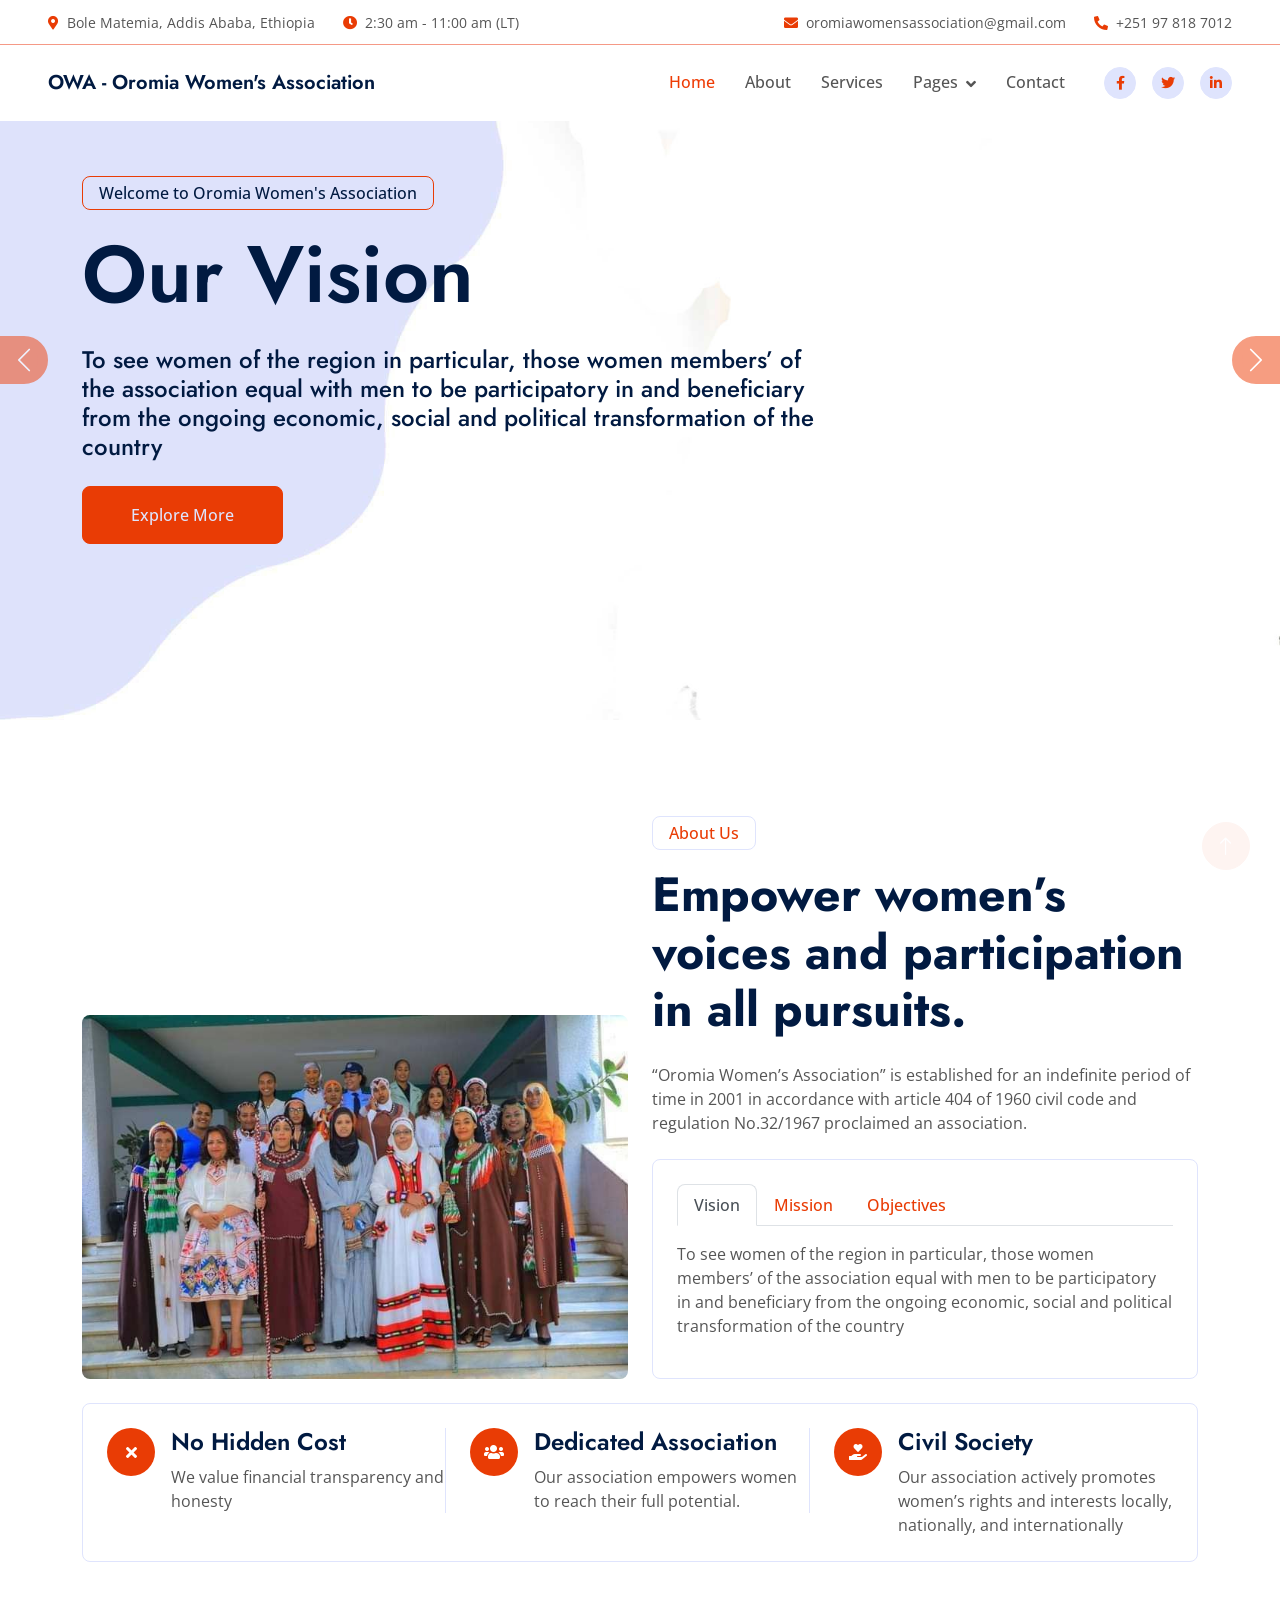
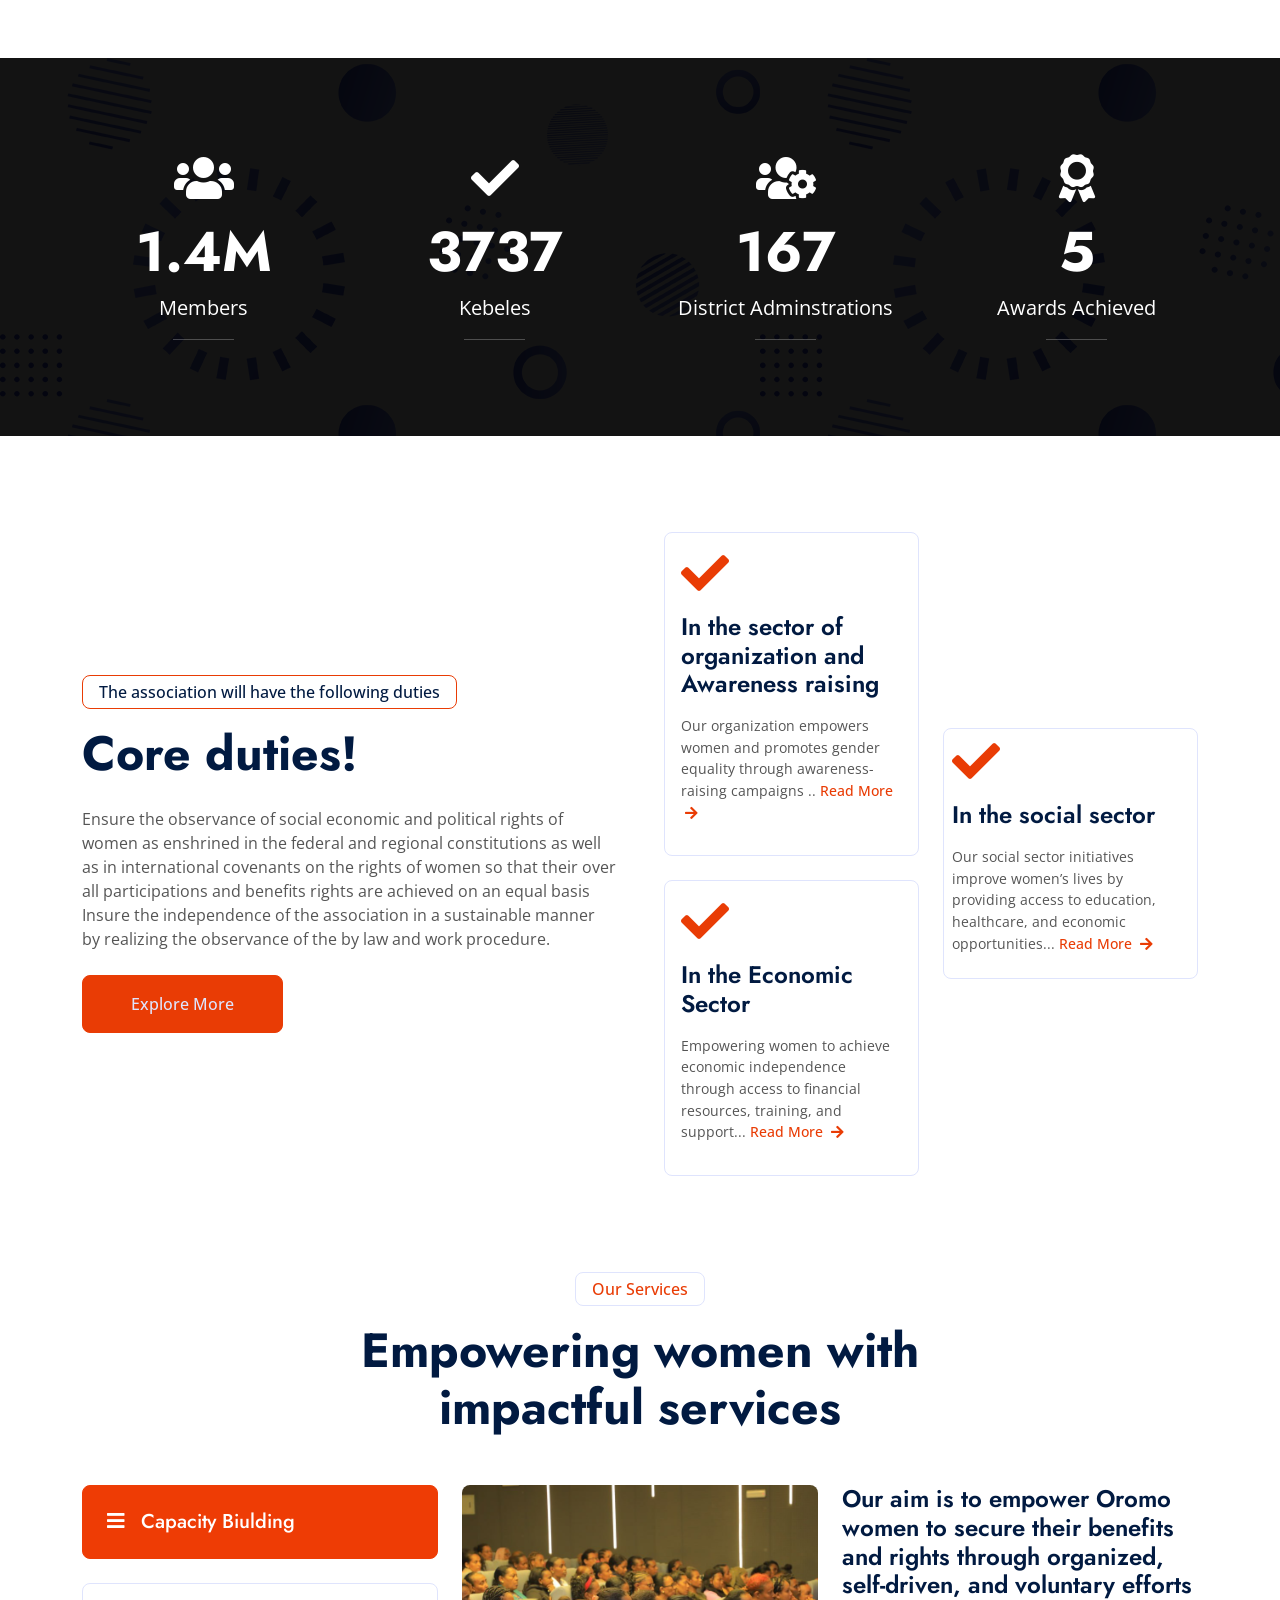
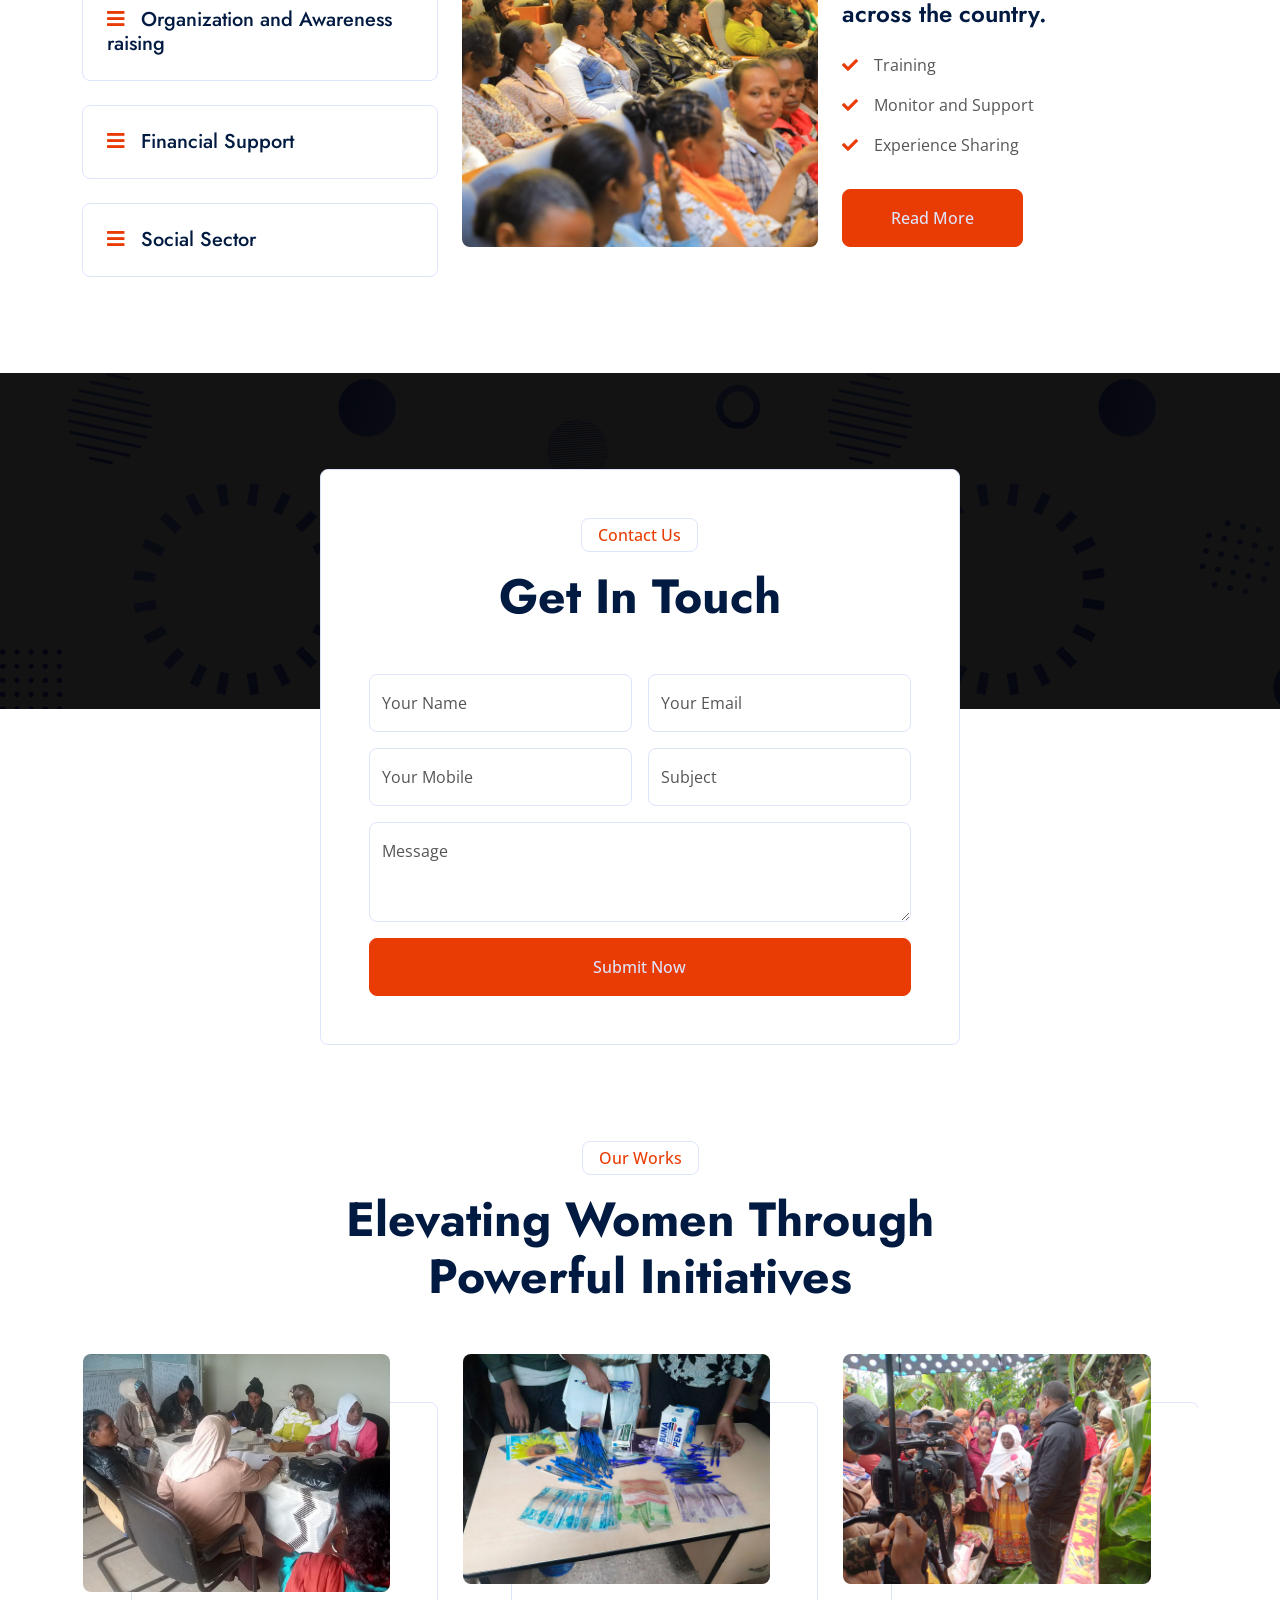
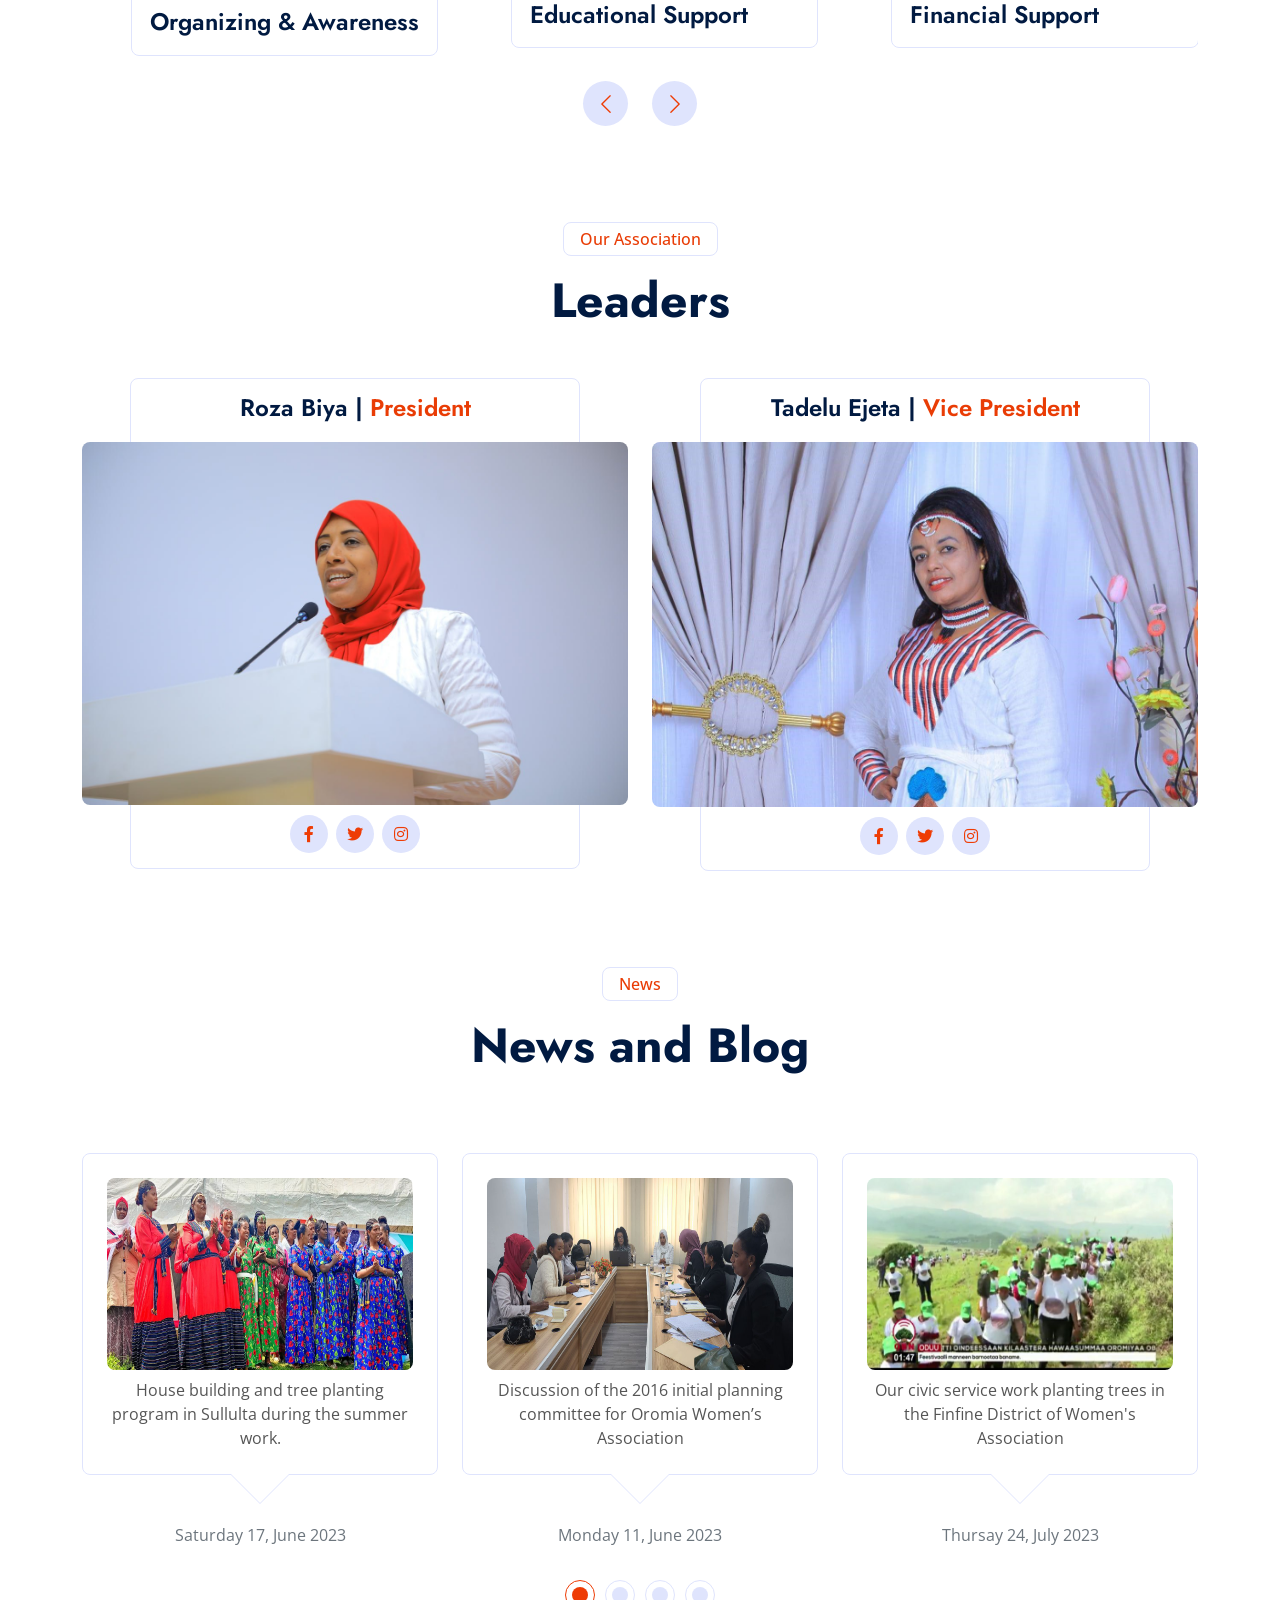
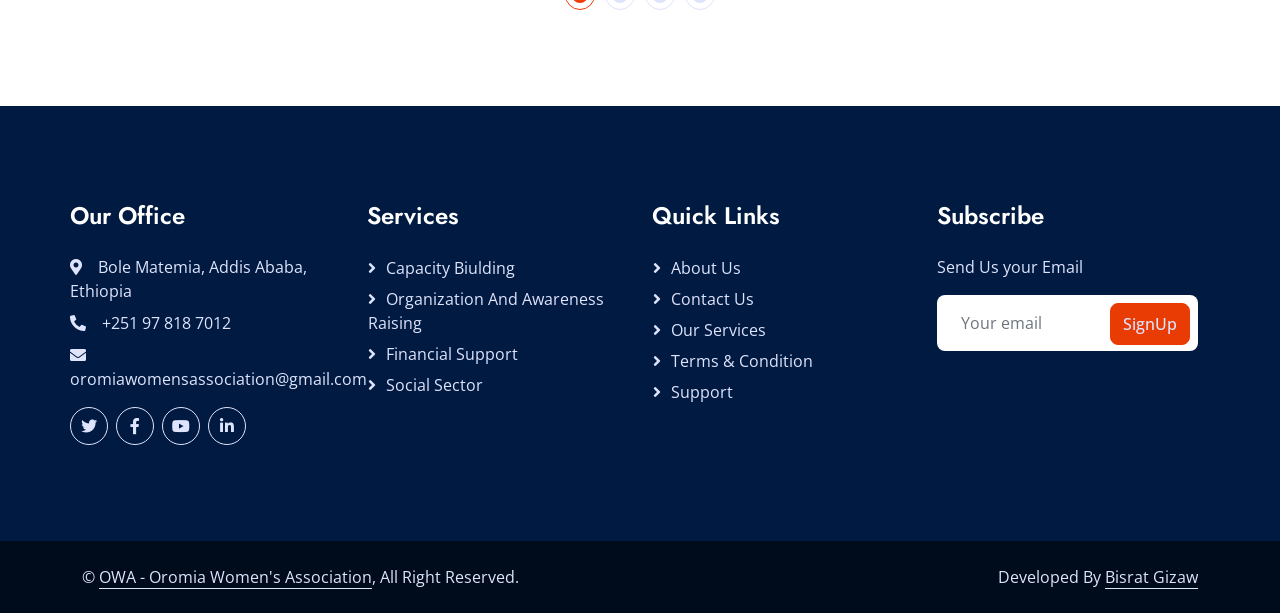
==== index.html @ b5b40f28 "Adding pages" ====
<!DOCTYPE html>
<html lang="en">

<head>
    <meta charset="utf-8">
    <title>OWA - Oromia Women's Association</title>
    <meta content="width=device-width, initial-scale=1.0" name="viewport">
    <meta content="" name="keywords">
    <meta content="" name="description">

    <!-- Favicon -->
    <link href="img/AWO-icon.png" rel="icon">

    <!-- Google Web Fonts -->
    <link rel="preconnect" href="https://fonts.googleapis.com">
    <link rel="preconnect" href="https://fonts.gstatic.com" crossorigin>
    <link href="https://fonts.googleapis.com/css2?family=Jost:wght@500;600;700&family=Open+Sans:wght@400;500&display=swap" rel="stylesheet">  

    <!-- Icon Font Stylesheet -->
    <link href="https://cdnjs.cloudflare.com/ajax/libs/font-awesome/5.10.0/css/all.min.css" rel="stylesheet">
    <link href="https://cdn.jsdelivr.net/npm/bootstrap-icons@1.4.1/font/bootstrap-icons.css" rel="stylesheet">

    <!-- Libraries Stylesheet -->
    <link href="lib/animate/animate.min.css" rel="stylesheet">
    <link href="lib/owlcarousel/assets/owl.carousel.min.css" rel="stylesheet">

    <!-- Customized Bootstrap Stylesheet -->
    <link href="css/bootstrap.min.css" rel="stylesheet">

    <!-- Template Stylesheet -->
    <link href="css/style.css" rel="stylesheet">
    

</head>

<body>
    <!-- Spinner Start -->
    <div id="spinner" class="show bg-white position-fixed translate-middle w-100 vh-100 top-50 start-50 d-flex align-items-center justify-content-center">
        <div class="spinner-border text-primary" role="status" style="width: 3rem; height: 3rem;"></div>
    </div>
    <!-- Spinner End -->


    <!-- Navbar Start -->
    <div class="container-fluid fixed-top px-0 wow fadeIn" data-wow-delay="0.1s">
        <div class="top-bar  bg-white row gx-0 align-items-center d-none d-lg-flex">
            <div class="col-lg-6 px-5 text-start">
                <small><i class="fa fa-map-marker-alt text-secondary me-2"></i>Bole Matemia, Addis Ababa, Ethiopia</small>
                <small class="ms-4"><i class="fa fa-clock text-secondary me-2"></i>2:30 am - 11:00 am (LT)</small>
            </div>
            <div class="col-lg-6 px-5 text-end">
                <small><i class="fa fa-envelope text-secondary me-2"></i>oromiawomensassociation@gmail.com</small>
                <small class="ms-4"><i class="fa fa-phone-alt text-secondary me-2"></i>+251 97 818 7012</small>
            </div>
        </div>

        <nav class="navbar navbar-expand-lg navbar-light bg-white py-lg-0 px-lg-5 wow fadeIn" data-wow-delay="0.1s">
            <a href="index.html" class="navbar-brand ms-4 ms-lg-0">
                <h4 class="display-5 text-dark m-0 fs-5">OWA - Oromia Women's Association </h4>
            </a>
            <button type="button" class="navbar-toggler me-4" data-bs-toggle="collapse" data-bs-target="#navbarCollapse">
                <span class="navbar-toggler-icon"></span>
            </button>
            <div class="collapse navbar-collapse" id="navbarCollapse">
                <div class="navbar-nav ms-auto p-4 p-lg-0">
                    <a href="index.html" class="nav-item nav-link active">Home</a>
                    <a href="about.html" class="nav-item nav-link">About</a>
                    <a href="service.html" class="nav-item nav-link">Services</a>
                    <div class="nav-item dropdown">
                        <a href="#" class="nav-link dropdown-toggle" data-bs-toggle="dropdown">Pages</a>
                        <div class="dropdown-menu border-light m-0">
                            <a href="project.html" class="dropdown-item">Projects</a>
                            <a href="feature.html" class="dropdown-item">Features</a>
                            <a href="team.html" class="dropdown-item">Team Member</a>
                            <a href="testimonial.html" class="dropdown-item">News & Blog</a>
                            <a href="404.html" class="dropdown-item">404 Page</a>
                        </div>
                    </div>
                    <a href="contact.html" class="nav-item nav-link">Contact</a>
                </div>
                <div class="d-none d-lg-flex ms-2">
                    <a class="btn btn-light btn-sm-square rounded-circle ms-3" href="">
                        <small class="fab fa-facebook-f text-secondary"></small>
                    </a>
                    <a class="btn btn-light btn-sm-square rounded-circle ms-3" href="">
                        <small class="fab fa-twitter text-secondary"></small>
                    </a>
                    <a class="btn btn-light btn-sm-square rounded-circle ms-3" href="">
                        <small class="fab fa-linkedin-in text-secondary"></small>
                    </a>
                </div>
            </div>
        </nav>
    </div>
    <!-- Navbar End -->


    <!-- Carousel Start -->
    <div class="container-fluid p-0 mb-5 wow fadeIn" data-wow-delay="0.1s" id="hm">
        <div id="header-carousel" class="carousel slide carousel-fade" data-bs-ride="carousel">
            <div class="carousel-inner">
                <div class="carousel-item active">
                    <img class="w-100" src="img/back1.jpg" alt="Image">
                    <div class="carousel-caption">
                        <div class="container">
                            <div class="row justify-content-start">
                                <div class="col-lg-8">
                                    <p class="d-inline-block border border-secondary rounded text-dark fw-semi-bold py-1 px-3 animated slideInDown">Welcome to Oromia Women's Association</p>
                                    <h3 class="display-1 mb-4 animated slideInDown"> Our Vision</h3>
                                    <h6 class="display-1 mb-4 animated slideInDown fs-4">To see women of the region in particular, those women members’ of the association equal with men to be participatory in and beneficiary from the ongoing economic, social and political transformation of the country </h6>
                                    <a href="" class="btn btn-secondary py-3 px-5 animated slideInDown">Explore More</a>
                                </div>
                            </div>
                        </div>
                    </div>
                </div>
                <div class="carousel-item">
                    <img class="w-100" src="img/bg4-owa.jpg" alt="Image">
                    <div class="carousel-caption">
                        <div class="container">
                            <div class="row justify-content-start">
                                <div class="col-lg-7">
                                    <p class="d-inline-block border border-secondary rounded text-dark fw-semi-bold py-1 px-3 animated slideInDown">Welcome to Oromia Women's Association</p>
                                    <h3 class="display-1 mb-4 animated slideInDown"> Our Mission</h3>
                                    <h6 class="display-1 mb-4 animated slideInDown fs-5">Enable all women of the region to be directly participatory in and beneficiary from the building of democratic system and good governance by strengthening their awareness level on the importance of association so that they join the association and are empowered in the on going economic, social and political transformation of the country. </h6>
                                    <a href="" class="btn btn-secondary py-3 px-5 animated slideInDown">Explore More</a>
                                </div>
                            </div>
                        </div>
                    </div>
                </div>
            </div>
            <button class="carousel-control-prev" type="button" data-bs-target="#header-carousel"
                data-bs-slide="prev">
                <span class="carousel-control-prev-icon" aria-hidden="true"></span>
                <span class="visually-hidden">Previous</span>
            </button>
            <button class="carousel-control-next" type="button" data-bs-target="#header-carousel"
                data-bs-slide="next">
                <span class="carousel-control-next-icon" aria-hidden="true"></span>
                <span class="visually-hidden">Next</span>
            </button>
        </div>
    </div>
    <!-- Carousel End -->


    <!-- About Start -->
    <div class="container-xxl py-5">
        <div class="container">
            <div class="row g-4 align-items-end mb-4">
                <div class="col-lg-6 wow fadeInUp" data-wow-delay="0.1s">
                    <img class="img-fluid rounded" src="img/owa-bg.jpg">
                </div>
                <div class="col-lg-6 wow fadeInUp" data-wow-delay="0.3s">
                    <p class="d-inline-block border rounded text-secondary fw-semi-bold py-1 px-3">About Us</p>
                    <h2 class="display-5 mb-4">Empower women’s voices and participation in all pursuits.</h2>
                    <p class="mb-4">“Oromia Women’s Association” is established for an indefinite period of time in 2001 in accordance with article 404 of 1960 civil code and regulation No.32/1967 proclaimed an association.</p>
                    <div class="border rounded p-4">
                        <nav>
                            <div class="nav nav-tabs mb-3" id="nav-tab" role="tablist">
                                <button class="nav-link fw-semi-bold active link-secondary" id="nav-story-tab" data-bs-toggle="tab" data-bs-target="#nav-story" type="button" role="tab" aria-controls="nav-story" aria-selected="true">Vision</button>
                                <button class="nav-link fw-semi-bold link-secondary" id="nav-mission-tab" data-bs-toggle="tab" data-bs-target="#nav-mission" type="button" role="tab" aria-controls="nav-mission" aria-selected="false">Mission</button>
                                <button class="nav-link fw-semi-bold link-secondary" id="nav-vision-tab" data-bs-toggle="tab" data-bs-target="#nav-vision" type="button" role="tab" aria-controls="nav-vision" aria-selected="false">Objectives</button>
                            </div>
                        </nav>
                        <div class="tab-content" id="nav-tabContent">
                            <div class="tab-pane fade show active" id="nav-story" role="tabpanel" aria-labelledby="nav-story-tab">
                                <p class="">To see women of the region in particular, those women members’ of the association equal with men to be participatory in and beneficiary from the ongoing economic, social and political transformation of the country </p>
                            </div>
                            <div class="tab-pane fade" id="nav-mission" role="tabpanel" aria-labelledby="nav-mission-tab">
                                <p class="">Enable all women of the region to be directly participatory in and beneficiary from the building of democratic system and good governance by strengthening their awareness level on the importance of association so that they join the association and are empowered in the on going economic, social and political transformation of the country.</p>
                            </div>
                            <div class="tab-pane fade" id="nav-vision" role="tabpanel" aria-labelledby="nav-vision-tab">
                                <p class="">Enable women members’ of the association and all women of the region to be directly participatory in and   beneficiary from the fruits of the policies and strategies of the country by organizing them after raising their awareness level.</p>
                            </div>
                        </div>
                    </div>
                </div>
            </div>
            <div class="border rounded p-4 wow fadeInUp" data-wow-delay="0.1s">
                <div class="row g-4">
                    <div class="col-lg-4 wow fadeIn" data-wow-delay="0.1s">
                        <div class="h-100">
                            <div class="d-flex">
                                <div class="flex-shrink-0 btn-lg-square rounded-circle bg-secondary">
                                    <i class="fa fa-times text-white"></i>
                                </div>
                                <div class="ps-3">
                                    <h4>No Hidden Cost</h4>
                                    <span>We value financial transparency and honesty</span>
                                </div>
                                <div class="border-end d-none d-lg-block"></div>
                            </div>
                            <div class="border-bottom mt-4 d-block d-lg-none"></div>
                        </div>
                    </div>
                    <div class="col-lg-4 wow fadeIn" data-wow-delay="0.3s">
                        <div class="h-100">
                            <div class="d-flex">
                                <div class="flex-shrink-0 btn-lg-square rounded-circle bg-secondary">
                                    <i class="fa fa-users text-white"></i>
                                </div>
                                <div class="ps-3">
                                    <h4>Dedicated Association</h4>
                                    <span>Our association empowers women to reach their full potential.</span>
                                </div>
                                <div class="border-end d-none d-lg-block"></div>
                            </div>
                            <div class="border-bottom mt-4 d-block d-lg-none"></div>
                        </div>
                    </div>
                    <div class="col-lg-4 wow fadeIn" data-wow-delay="0.5s">
                        <div class="h-100">
                            <div class="d-flex">
                                <div class="flex-shrink-0 btn-lg-square rounded-circle bg-secondary">
                                    <i class="fa fa-hand-holding-heart text-white"></i>
                                </div>
                                <div class="ps-3">
                                    <h4>Civil Society</h4>
                                    <span>Our association actively promotes women’s rights and interests locally, nationally, and internationally</span>
                                </div>
                            </div>
                        </div>
                    </div>
                </div>
            </div>
        </div>
    </div>
    <!-- About End -->


    <!-- Facts Start -->
    <div class="container-fluid facts my-5 py-5">
        <div class="container py-5">
            <div class="row g-5">
                <div class="col-sm-6 col-lg-3 text-center wow fadeIn" data-wow-delay="0.1s">
                    <i class="fa fa-users fa-3x text-white mb-3"></i>
                    <h1 class="display-4 text-white" > <span data-toggle="counter-up">2.7</span>M</h1>
                    <span class="fs-5 text-white">Members</span>
                    <hr class="bg-white w-25 mx-auto mb-0">
                </div>
                <div class="col-sm-6 col-lg-3 text-center wow fadeIn" data-wow-delay="0.3s">
                    <i class="fa fa-check fa-3x text-white mb-3"></i>
                    <h1 class="display-4 text-white" data-toggle="counter-up">7400</h1>
                    <span class="fs-5 text-white">Kebeles</span>
                    <hr class="bg-white w-25 mx-auto mb-0">
                </div>
                <div class="col-sm-6 col-lg-3 text-center wow fadeIn" data-wow-delay="0.5s">
                    <i class="fa fa-users-cog fa-3x text-white mb-3"></i>
                    <h1 class="display-4 text-white" data-toggle="counter-up">333</h1>
                    <span class="fs-5 text-white">District Adminstrations</span>
                    <hr class="bg-white w-25 mx-auto mb-0">
                </div>
                <div class="col-sm-6 col-lg-3 text-center wow fadeIn" data-wow-delay="0.7s">
                    <i class="fa fa-award fa-3x text-white mb-3"></i>
                    <h1 class="display-4 text-white" data-toggle="counter-up">10</h1>
                    <span class="fs-5 text-white">Awards Achieved</span>
                    <hr class="bg-white w-25 mx-auto mb-0">
                </div>
            </div>
        </div>
    </div>
    <!-- Facts End -->


    <!-- Features Start -->
    <div class="container-xxl feature py-5">
        <div class="container">
            <div class="row g-5 align-items-center">
                <div class="col-lg-6 wow fadeInUp" data-wow-delay="0.1s">
                    <p class="d-inline-block border rounded text-dark border-secondary fw-semi-bold py-1 px-3">The association will have the following duties</p>
                    <h1 class="display-5 mb-4">Core duties!</h1>
                    <p class="mb-4">Ensure the observance of social economic and political rights of women as enshrined in the federal and regional constitutions as well as in international covenants on the rights of women so that their over all participations and benefits rights are achieved on an equal basis Insure the independence of the association in a sustainable manner by realizing the observance of the by law and work procedure.</p>
                    <a class="btn btn-secondary py-3 px-5" href="">Explore More</a>
                </div>
                <div class="col-lg-6">
                    <div class="row g-4 align-items-center">
                        <div class="col-md-6">
                            <div class="row g-4">
                                <div class="col-12 wow fadeIn" data-wow-delay="0.3s">
                                    <div class="feature-box border rounded p-3">
                                        <i class="fa fa-check fa-3x text-secondary mb-3"></i>
                                        <h4 class="mb-3">In the sector of organization and Awareness raising </h4>
                                        <p class="mb-3 sml-fs">Our organization empowers women and promotes gender equality through awareness-raising campaigns <span id="dots1">..</span>      
                                         <span id="more1" style="display: none;"> We educate the public about the challenges women face and work with communities, government agencies, and other organizations to promote positive change. Join us in creating a better future for women everywhere. </span>
                                         <a class="fw-semi-bold link-secondary" onclick="myFunction('myBtn1', 'dots1', 'more1')" id="myBtn1">Read More <i class="fa fa-arrow-right ms-1"></i></a>
                                        </p>
                                        </div>
                                </div>
                                <div class="col-12 wow fadeIn" data-wow-delay="0.5s">
                                    <div class="feature-box border rounded p-3">
                                        <i class="fa fa-check fa-3x text-secondary mb-3"></i>
                                        <h4 class="mb-3">In the Economic Sector </h4>
                                        <p class="mb-3 sml-fs">Empowering women to achieve economic independence through access to financial resources, training, and support.<span id="dots2">..</span><span id="more2"  style="display: none;">Our programs help women start businesses, pursue education, and take control of their financial futures. Join us in creating a prosperous future for women everywhere. </span>
                                        <a class="fw-semi-bold link-secondary" onclick="myFunction('myBtn2', 'dots2', 'more2')" id="myBtn2">Read More <i class="fa fa-arrow-right ms-1"></i></a>
                                        </p>
                                    </div>
                                </div>
                            </div>
                        </div>
                        <div class="col-md-6 wow fadeIn" data-wow-delay="0.7s">
                            <div class="feature-box border rounded p-2">
                                <i class="fa fa-check fa-3x text-secondary mb-3"></i>
                                <h4 class="mb-3">In the social sector </h4>
                                <p class="mb-3 sml-fs">Our social sector initiatives improve women’s lives by providing access to education, healthcare, and economic opportunities.<span id="dots3">..</span><span id="more3"  style="display: none;">We empower women to reach their full potential and create stronger communities. Join us in making a difference for women everywhere.</span>
                                 <a class="fw-semi-bold link-secondary" onclick="myFunction('myBtn3', 'dots3', 'more3')" id="myBtn3">Read More <i class="fa fa-arrow-right ms-1"></i></a>
                                </p>
                            </div>
                        </div>
                    </div>
                </div>
            </div>
        </div>
    </div>
    <!-- Features End -->


    <!-- Service Start -->
    <div class="container-xxl service py-5">
        <div class="container">
            <div class="text-center mx-auto wow fadeInUp" data-wow-delay="0.1s" style="max-width: 600px;">
                <p class="d-inline-block border rounded text-secondary fw-semi-bold py-1 px-3">Our Services</p>
                <h1 class="display-5 mb-5">Empowering women with impactful services</h1>
            </div>
            <div class="row g-4 wow fadeInUp" data-wow-delay="0.3s">
                <div class="col-lg-4">
                    <div class="nav nav-pills d-flex justify-content-between w-100 h-100 me-4">
                        <button class="nav-link w-100 d-flex align-items-center text-start border p-4 mb-4 active" data-bs-toggle="pill" data-bs-target="#tab-pane-1" type="button">
                            <h5 class="m-0"><i class="fa fa-bars text-secondary me-3"></i>Capacity Biulding</h5>
                        </button>
                        <button class="nav-link w-100 d-flex align-items-center text-start border p-4 mb-4" data-bs-toggle="pill" data-bs-target="#tab-pane-2" type="button">
                            <h5 class="m-0"><i class="fa fa-bars text-secondary me-3"></i>Organization and Awareness raising </h5>
                        </button>
                        <button class="nav-link w-100 d-flex align-items-center text-start border p-4 mb-4" data-bs-toggle="pill" data-bs-target="#tab-pane-3" type="button">
                            <h5 class="m-0"><i class="fa fa-bars text-secondary me-3"></i>Financial Support</h5>
                        </button>
                        <button class="nav-link w-100 d-flex align-items-center text-start border p-4 mb-0" data-bs-toggle="pill" data-bs-target="#tab-pane-4" type="button">
                            <h5 class="m-0"><i class="fa fa-bars text-secondary me-3"></i>Social Sector </h5>
                        </button>
                    </div>
                </div>
                <div class="col-lg-8">
                    <div class="tab-content w-100">
                        <div class="tab-pane fade show active" id="tab-pane-1">
                            <div class="row g-4">
                                <div class="col-md-6" style="min-height: 350px;">
                                    <div class="position-relative h-100">
                                        <img class="position-absolute rounded w-100 h-100" src="img/capacity.jpg"
                                            style="object-fit: cover;" alt="">
                                    </div>
                                </div>
                                <div class="col-md-6">
                                    <h4 class="mb-4">Our aim is to empower Oromo women to secure their benefits and rights through organized, self-driven, and voluntary efforts across the country.</h4>
                                    <p><i class="fa fa-check text-secondary me-3"></i>Training</p>
                                    <p><i class="fa fa-check text-secondary me-3"></i>Monitor and Support</p>
                                    <p><i class="fa fa-check text-secondary me-3"></i>Experience Sharing</p>
                                    <a href="" class="btn btn-secondary py-3 px-5 mt-3">Read More</a>
                                </div>
                            </div>
                        </div>
                        <div class="tab-pane fade" id="tab-pane-2">
                            <div class="row g-4">
                                <div class="col-md-6" style="min-height: 350px;">
                                    <div class="position-relative h-100">
                                        <img class="position-absolute rounded w-100 h-100" src="img/ijarasa.jpg"
                                            style="object-fit: cover;" alt="">
                                    </div>
                                </div>
                                <div class="col-md-6">
                                    <h4 class="mb-4">Supporting women and promoting gender equality through awareness-raising campaigns, education, advocacy, and collaboration.</h4>
                                    <p><i class="fa fa-check text-secondary me-3"></i>Empowerment Seminars</p>
                                    <p><i class="fa fa-check text-secondary me-3"></i>Awareness Campaigns</p>
                                    <p><i class="fa fa-check text-secondary me-3"></i>Legal assistance</p>
                                    <a href="" class="btn btn-secondary py-3 px-5 mt-3">Read More</a>
                                </div>
                            </div>
                        </div>
                        <div class="tab-pane fade" id="tab-pane-3">
                            <div class="row g-4">
                                <div class="col-md-6" style="min-height: 350px;">
                                    <div class="position-relative h-100">
                                        <img class="position-absolute rounded w-100 h-100" src="img/financial.jpg"
                                            style="object-fit: cover;" alt="">
                                    </div>  
                                </div>
                                <div class="col-md-6">
                                    <h4 class="mb-4">Strengthen women’s economic independence through financial support, resources, and training. We empower women to start businesses, pursue education, and control their financial futures.</h4>
                                    <p><i class="fa fa-check text-secondary me-3"></i>Secured Loans</p>
                                    <p><i class="fa fa-check text-secondary me-3"></i>Investments</p>
                                    <p><i class="fa fa-check text-secondary me-3"></i>Donations</p>
                                    <a href="" class="btn btn-secondary py-3 px-5 mt-3">Read More</a>
                                </div>
                            </div>
                        </div>
                        <div class="tab-pane fade" id="tab-pane-4">
                            <div class="row g-4">
                                <div class="col-md-6" style="min-height: 350px;">
                                    <div class="position-relative h-100">
                                        <img class="position-absolute rounded w-100 h-100" src="img/social.jpg"
                                            style="object-fit: cover;" alt="">
                                    </div>
                                </div>
                                <div class="col-md-6">
                                    <h4 class="mb-4">Our association empowers women through education, training, and resources. We work with communities, governments, and organizations to create sustainable change and improve the lives of women and girls.</h4>
                                    <p><i class="fa fa-check text-secondary me-3"></i>Health and Wellness Initiatives</p>
                                    <p><i class="fa fa-check text-secondary me-3"></i>Community Outreach</p>
                                    <p><i class="fa fa-check text-secondary me-3"></i>Social Entrepreneurship Training</p>
                                    <a href="" class="btn btn-secondary py-3 px-5 mt-3">Read More</a>
                                </div>
                            </div>
                        </div>
                    </div>
                </div>
            </div>
        </div>
    </div>
    <!-- Service End -->


    <!-- Callback Start -->
    <div class="container-fluid callback my-5 pt-5">
        <div class="container pt-5">
            <div class="row justify-content-center">
                <div class="col-lg-7">
                    <div class="bg-white border rounded p-4 p-sm-5 wow fadeInUp" data-wow-delay="0.5s">
                        <div class="text-center mx-auto wow fadeInUp" data-wow-delay="0.1s" style="max-width: 600px;">
                            <p class="d-inline-block border rounded text-secondary fw-semi-bold py-1 px-3">Contact Us</p>
                            <h1 class="display-5 mb-5">Get In Touch</h1>
                        </div>
                        <div class="row g-3">
                            <div class="col-sm-6">
                                <div class="form-floating">
                                    <input type="text" class="form-control" id="name" placeholder="Your Name">
                                    <label for="name">Your Name</label>
                                </div>
                            </div>
                            <div class="col-sm-6">
                                <div class="form-floating">
                                    <input type="email" class="form-control" id="mail" placeholder="Your Email">
                                    <label for="mail">Your Email</label>
                                </div>
                            </div>
                            <div class="col-sm-6">
                                <div class="form-floating">
                                    <input type="text" class="form-control" id="mobile" placeholder="Your Mobile">
                                    <label for="mobile">Your Mobile</label>
                                </div>
                            </div>
                            <div class="col-sm-6">
                                <div class="form-floating">
                                    <input type="text" class="form-control" id="subject" placeholder="Subject">
                                    <label for="subject">Subject</label>
                                </div>
                            </div>
                            <div class="col-12">
                                <div class="form-floating">
                                    <textarea class="form-control" placeholder="Leave a message here" id="message" style="height: 100px"></textarea>
                                    <label for="message">Message</label>
                                </div>
                            </div>
                            <div class="col-12 text-center">
                                <button class="btn btn-secondary w-100 py-3" type="submit">Submit Now</button>
                            </div>
                        </div>
                    </div>
                </div>
            </div>
        </div>
    </div>
    <!-- Callback End -->


    <!-- Projects Start -->
    <div class="container-xxl py-5">
        <div class="container">
            <div class="text-center mx-auto wow fadeInUp" data-wow-delay="0.1s" style="max-width: 600px;">
                <p class="d-inline-block border rounded text-secondary fw-semi-bold py-1 px-3">Our Works</p>
                <h1 class="display-5 mb-5">Elevating Women Through Powerful Initiatives</h1>
            </div>
            <div class="owl-carousel project-carousel wow fadeInUp" data-wow-delay="0.3s">
                <div class="project-item pe-5 pb-5">
                    <div class="project-img mb-3">
                        <img class="img-fluid rounded" src="img/edu-sprt.jpg" alt="">
                        <a href=""><i class="fa fa-link fa-3x text-secondary"></i></a>
                    </div>
                    <div class="project-title">
                        <h4 class="mb-0">Educational Support</h4>
                    </div>
                </div>
                <div class="project-item pe-5 pb-5">
                    <div class="project-img mb-3">
                        <img class="img-fluid rounded" src="img/finan-sprt.jpg" alt="">
                        <a href=""><i class="fa fa-link fa-3x text-secondary"></i></a>
                    </div>
                    <div class="project-title">
                        <h4 class="mb-0">Financial Support</h4>
                    </div>
                </div>
                <div class="project-item pe-5 pb-5">
                    <div class="project-img mb-3">
                        <img class="img-fluid rounded" src="img/house.jpg" alt="">
                        <a href=""><i class="fa fa-link fa-3x text-secondary"></i></a>
                    </div>
                    <div class="project-title">
                        <h4 class="mb-0">Building Houses</h4>
                    </div>
                </div>
                <div class="project-item pe-5 pb-5">
                    <div class="project-img mb-3">
                        <img class="img-fluid rounded" src="img/org.jpg" alt="">
                        <a href=""><i class="fa fa-link fa-3x text-secondary"></i></a>
                    </div>
                    <div class="project-title">
                        <h4 class="mb-0">Organizing & Awareness</h4>
                    </div>
                </div>
            </div>
        </div>
    </div>
    <!-- Projects End -->


    <!-- Team Start -->
    <div class="container-xxl py-5">
        <div class="container">
            <div class="text-center mx-auto wow fadeInUp" data-wow-delay="0.1s" style="max-width: 600px;">
                <p class="d-inline-block border rounded text-secondary fw-semi-bold py-1 px-3">Our Association</p>
                <h1 class="display-5 mb-5">Leaders</h1>
            </div>
            <div class="row g-4">
                <div class="col-lg-6 col-md-6 wow fadeInUp" data-wow-delay="0.1s">
                    <div class="team-item">
                        <img class="img-fluid rounded" src="img/roza.jpg" alt="">
                        <div class="team-text">
                            <h4 class="mb-0">Roza Biya | <span class="link-secondary pos-txt"> President</span> </h4>
                            
                            <div class="team-social d-flex">
                                <a class="btn btn-square rounded-circle mx-1" href=""><i class="fab fa-facebook-f"></i></a>
                                <a class="btn btn-square rounded-circle mx-1" href=""><i class="fab fa-twitter"></i></a>
                                <a class="btn btn-square rounded-circle mx-1" href=""><i class="fab fa-instagram"></i></a>
                            </div>
                        </div>
                    </div>
                </div>
                <div class="col-lg-6 col-md-6 wow fadeInUp" data-wow-delay="0.3s">
                    <div class="team-item">
                        <img class="img-fluid rounded" src="img/Tadi.jpeg" alt="">
                        <div class="team-text">
                            <h4 class="mb-0">Tadelu Ejeta | <span class="link-secondary pos-txt">Vice President</span></h4>
                            <div class="team-social d-flex">
                                <a class="btn btn-square rounded-circle mx-1" href=""><i class="fab fa-facebook-f"></i></a>
                                <a class="btn btn-square rounded-circle mx-1" href=""><i class="fab fa-twitter"></i></a>
                                <a class="btn btn-square rounded-circle mx-1" href=""><i class="fab fa-instagram"></i></a>
                            </div>
                        </div>
                    </div>
                </div>
                <!-- <div class="col-lg-4 col-md-6 wow fadeInUp" data-wow-delay="0.5s">
                    <div class="team-item">
                        <img class="img-fluid rounded" src="img/membr2.jpg" alt="">
                        <div class="team-text">
                            <h4 class="mb-0">Kumasa Jordan</h4>
                            <div class="team-social d-flex">
                                <a class="btn btn-square rounded-circle mx-1" href=""><i class="fab fa-facebook-f"></i></a>
                                <a class="btn btn-square rounded-circle mx-1" href=""><i class="fab fa-twitter"></i></a>
                                <a class="btn btn-square rounded-circle mx-1" href=""><i class="fab fa-instagram"></i></a>
                            </div>
                        </div>
                    </div>
                </div> -->
            </div>
        </div>
    </div>
    <!-- Team End -->


    <!-- Testimonial Start -->
    <div class="container-xxl py-5">
        <div class="container">
            <div class="text-center mx-auto wow fadeInUp" data-wow-delay="0.1s" style="max-width: 600px;">
                <p class="d-inline-block border rounded text-secondary fw-semi-bold py-1 px-3">News</p>
                <h1 class="display-5 mb-5">News and Blog</h1>
            </div>
            <div class="owl-carousel testimonial-carousel wow fadeInUp" data-wow-delay="0.3s">
                <div class="testimonial-item">
                    <div class="testimonial-text border rounded p-4 pt-4 mb-5">
                        <div class="project-img mb-2">
                            <img class="img-fluid rounded" src="img/blg1.jpg" style="height: 12rem; width: 24rem;">
                        </div>
                        Discussion of the 2016 initial planning committee for Oromia Women’s Association
                    </div>
                    <p class="text-muted fs-6 mb-2 ">Monday 11, June 2023</p>
                </div>
                <div class="testimonial-item">
                    <div class="testimonial-text border rounded p-4 pt-4 mb-5">
                        <div class="project-img mb-2">
                            <img class="img-fluid rounded" src="img/blg2.jpg" style="height: 12rem; width: 24rem;">
                        </div>
                        Our civic service work planting trees in the Finfine District of Women's Association
                    </div>
                    <p class="text-muted fs-6 mb-2 ">Thursay 24, July 2023</p>
                </div>
                <div class="testimonial-item">
                    <div class="testimonial-text border rounded p-4 pt-4 mb-5">
                        <div class="project-img mb-2">
                            <img class="img-fluid rounded" src="img/blg3.jpg" style="height: 12rem; width: 24rem;">
                        </div>
                        Volunteer blood donation conducted, which ensures a safe and stable blood supply for Women’s in need.
                    </div>
                    <p class="text-muted fs-6 mb-1 ">Saturday 17, June 2023</p>
                </div>
                <div class="testimonial-item">
                    <div class="testimonial-text border rounded p-4 pt-4 mb-5">
                        <div class="project-img mb-2">
                            <img class="img-fluid rounded" src="img/blg4.jpg"  style="height: 12rem; width: 24rem;">
                        </div>
                        House building and tree planting program in Sullulta during the summer work.
                    </div>
                    <p class="text-muted fs-6 mb-1 ">Saturday 17, June 2023</p>
                </div>
            </div>
        </div>
    </div>
    <!-- Testimonial End -->


    <!-- Footer Start -->
    <div class="container-fluid bg-dark text-light footer mt-5 py-5 wow fadeIn" data-wow-delay="0.1s">
        <div class="container py-5">
            <div class="row">
                <div class="col-lg-3 col-md-6 px-0">
                    <h4 class="text-white mb-4">Our Office</h4>
                    <p class="mb-2"><i class="fa fa-map-marker-alt me-3"></i>Bole Matemia, Addis Ababa, Ethiopia</p>
                    <p class="mb-2"><i class="fa fa-phone-alt me-3"></i>+251 97 818 7012</p>
                    <p class="mb-2"><i class="fa fa-envelope me-3"></i>oromiawomensassociation@gmail.com</p>
                    <div class="d-flex pt-2">
                        <a class="btn btn-square btn-outline-light rounded-circle me-2" href=""><i class="fab fa-twitter"></i></a>
                        <a class="btn btn-square btn-outline-light rounded-circle me-2" href=""><i class="fab fa-facebook-f"></i></a>
                        <a class="btn btn-square btn-outline-light rounded-circle me-2" href=""><i class="fab fa-youtube"></i></a>
                        <a class="btn btn-square btn-outline-light rounded-circle me-2" href=""><i class="fab fa-linkedin-in"></i></a>
                    </div>
                </div>
                <div class="col-lg-3 col-md-6">
                    <h4 class="text-white mb-4">Services</h4>
                    <a class="btn btn-link" href="">Capacity Biulding</a>
                    <a class="btn btn-link" href="">Organization and Awareness raising</a>
                    <a class="btn btn-link" href="">Financial Support</a>
                    <a class="btn btn-link" href="">Social Sector</a>
                </div>
                <div class="col-lg-3 col-md-6">
                    <h4 class="text-white mb-4">Quick Links</h4>
                    <a class="btn btn-link" href="">About Us</a>
                    <a class="btn btn-link" href="">Contact Us</a>
                    <a class="btn btn-link" href="">Our Services</a>
                    <a class="btn btn-link" href="">Terms & Condition</a>
                    <a class="btn btn-link" href="">Support</a>
                </div>
                <div class="col-lg-3 col-md-6">
                    <h4 class="text-white mb-4">Subscribe</h4>
                    <p>Send Us your Email</p>
                    <div class="position-relative w-100">
                        <input class="form-control bg-white border-0 w-100 py-3 ps-4 pe-5" type="text" placeholder="Your email">
                        <button type="button" class="btn btn-secondary py-2 position-absolute top-0 end-0 mt-2 me-2">SignUp</button>
                    </div>
                </div>
            </div>
        </div>
    </div>
    <!-- Footer End -->


    <!-- Copyright Start -->
    <div class="container-fluid copyright py-4">
        <div class="container">
            <div class="row">
                <div class="col-md-6 text-center text-md-start mb-3 mb-md-0">
                    &copy; <a class="border-bottom" href="#">OWA - Oromia Women's Association</a>, All Right Reserved.
                </div>
                <div class="col-md-6 text-center text-md-end">
                    <!--/*** This template is free as long as you keep the footer author’s credit link/attribution link/backlink. If you'd like to use the template without the footer author’s credit link/attribution link/backlink, you can purchase the Credit Removal License from "https://htmlcodex.com/credit-removal". Thank you for your support. ***/-->
                    Developed By <a class="border-bottom" href=" ">Bisrat Gizaw</a>
                </div>
            </div>
        </div>
    </div>
    <!-- Copyright End -->


    <!-- Back to Top -->
    <a href="#hm" class="btn btn-lg btn-secondary btn-lg-square rounded-circle back-to-top"><i class="bi bi-arrow-up"></i></a>


    <!-- JavaScript Libraries -->
    <script src="https://code.jquery.com/jquery-3.4.1.min.js"></script>
    <script src="https://cdn.jsdelivr.net/npm/bootstrap@5.0.0/dist/js/bootstrap.bundle.min.js"></script>
    <script src="lib/wow/wow.min.js"></script>
    <script src="lib/easing/easing.min.js"></script>
    <script src="lib/waypoints/waypoints.min.js"></script>
    <script src="lib/owlcarousel/owl.carousel.min.js"></script>
    <script src="lib/counterup/counterup.min.js"></script>

    <!-- Template Javascript -->
    <script src="js/main.js"></script>
</body>

</html>
---- css/style.css ----
/********** Template CSS **********/
:root {
    --primary: #355EFC;
    --secondary: #EE3C05;
    --tertiary: #555555;
    --light: #DFE4FD;
    --dark: #011A41;
}

.back-to-top {
    position: fixed;
    display: none;
    right: 30px;
    bottom: 30px;
    z-index: 99;
}
.sml-fs{
    font-size: .9rem !important;
}
#myBtn1, #myBtn2, #myBtn3{
    cursor: pointer; 
}

h1,
.h1,
h2,
.h2,
.fw-bold {
    font-weight: 700 !important;
}

h3,
.h3,
h4,
.h4,
.fw-medium {
    font-weight: 600 !important;
}

h5,
.h5,
h6,
.h6,
.fw-semi-bold {
    font-weight: 500 !important;
}


/*** Spinner ***/
#spinner {
    opacity: 0;
    visibility: hidden;
    transition: opacity .5s ease-out, visibility 0s linear .5s;
    z-index: 99999;
}

#spinner.show {
    transition: opacity .5s ease-out, visibility 0s linear 0s;
    visibility: visible;
    opacity: 1;
}


/*** Button ***/
.btn {
    transition: .5s;
    font-weight: 500;
}

.btn-secondary,
.btn-outline-secondary:hover {
    color: var(--light);
}

.btn-square {
    width: 38px;
    height: 38px;
}

.btn-sm-square {
    width: 32px;
    height: 32px;
}

.btn-lg-square {
    width: 48px;
    height: 48px;
}

.btn-square,
.btn-sm-square,
.btn-lg-square {
    padding: 0;
    display: flex;
    align-items: center;
    justify-content: center;
    font-weight: normal;
}


/*** Navbar ***/
.fixed-top {
    transition: .5s;
}

.top-bar {
    height: 45px;
    border-bottom: 1px solid rgba(235, 43, 4, 0.48);
}

.navbar .dropdown-toggle::after {
    border: none;
    content: "\f107";
    font-family: "Font Awesome 5 Free"; 
    font-weight: 900;
    vertical-align: middle;
    margin-left: 8px;
}

.navbar .navbar-nav .nav-link {
    padding: 25px 15px;
    color: var(--tertiary);
    font-weight: 500;
    outline: none;
}

.navbar .navbar-nav .nav-link:hover,
.navbar .navbar-nav .nav-link.active {
    color: var(--secondary);
}

@media (max-width: 991.98px) {
    .navbar .navbar-nav {
        margin-top: 10px;
        border-top: 1px solid  rgba(235, 43, 4, 0.266);
        background: #FFFFFF;
    }

    .navbar .navbar-nav .nav-link {
        padding: 10px 0;
    }
}

@media (min-width: 992px) {
    .navbar .nav-item .dropdown-menu {
        display: block;
        visibility: hidden;
        top: 100%;
        transform: rotateX(-75deg);
        transform-origin: 0% 0%;
        transition: .5s;
        opacity: 0;
    }

    .navbar .nav-item:hover .dropdown-menu {
        transform: rotateX(0deg);
        visibility: visible;
        transition: .5s;
        opacity: 1;
    }
}


/*** Header ***/
.carousel-caption {
    top: 0;
    left: 0;
    right: 0;
    bottom: 0;
    display: flex;
    align-items: center;
    justify-content: center;
    text-align: start;
    z-index: 1;
}

.carousel-control-prev,
.carousel-control-next {
    width: 3rem;
}

.carousel-control-prev-icon,
.carousel-control-next-icon {
    width: 3rem;
    height: 3rem;
    background-color: var(--secondary);
    border: 10px solid var(--secondary);
}

.carousel-control-prev-icon {
    border-radius: 0 3rem 3rem 0;
}

.carousel-control-next-icon {
    border-radius: 3rem 0 0 3rem;
}

@media (max-width: 768px) {
    #header-carousel .carousel-item {
        position: relative;
        min-height: 450px;
    }
    
    #header-carousel .carousel-item img {
        position: absolute;
        width: 100%;
        height: 100%;
        object-fit: cover;
    }
}

.page-header {
    padding-top: 12rem;
    padding-bottom: 6rem;
    background: url(../img/header1.jpg) top left no-repeat;
    background-size: cover;
}

.page-header .breadcrumb-item,
.page-header .breadcrumb-item a {
    font-weight: 500;
}

.page-header .breadcrumb-item+.breadcrumb-item::before {
    color: var(--tertiary);
}


/*** Facts ***/
.facts {
    background: linear-gradient(rgba(0, 0, 0, 0.927), rgba(0, 0, 0, 0.927)), url(../img/bg.png);
}


/*** Callback ***/
.callback {
    position: relative;
}

.callback::before {
    position: absolute;
    content: "";
    width: 100%;
    height: 50%;
    top: 0;
    left: 0;
    background: linear-gradient(rgba(0, 0, 0, 0.927), rgba(0, 0, 0, 0.927)), url(../img/bg.png);
    z-index: -1;
}


/*** Feature ***/
.feature .feature-box,
.feature .feature-box * {
    transition: .5s;
}

.feature .feature-box:hover {
    background: var(--secondary);
    border-color: var(--secondary) !important;
}

.feature .feature-box:hover * {
    color: #FFFFFF !important;
}


/*** Service ***/
.service .nav .nav-link {
    transition: .5s;
}

.service .nav .nav-link.active {
    border-color: var(--secondary) !important;
    background: var(--secondary);
}

.service .nav .nav-link.active h5 {
    color: #FFFFFF !important;
}

.service .nav .nav-link.active h5 i {
    color: #FFFFFF !important;
}


/*** Project ***/
.project-item,
.project-item .project-img {
    position: relative;
}

.project-item .project-img a {
    position: absolute;
    width: 100%;
    height: 100%;
    top: 0;
    left: 0;
    background: rgba(255, 255, 255, .5);
    display: flex;
    align-items: center;
    justify-content: center;
    border-radius: 8px;
    opacity: 0;
    transition: .5s;
}

.project-item:hover .project-img a {
    opacity: 1;
}

.project-item .project-title {
    position: absolute;
    top: 3rem;
    right: 0;
    bottom: 0;
    left: 3rem;
    border: 1px solid var(--light);
    border-radius: 8px;
    display: flex;
    align-items: flex-end;
    padding: 18px;
    z-index: -1;
    transition: .5s;
}

.project-item:hover .project-title {
    background: var(--secondary);
    border-color: var(--secondary);
}

.project-item .project-title h4 {
    transition: .5s;
}

.project-item:hover .project-title h4 {
    color: #FFFFFF;
}

.project-carousel .owl-nav {
    margin-top: 25px;
    display: flex;
    justify-content: center;
}

.project-carousel .owl-nav .owl-prev,
.project-carousel .owl-nav .owl-next {
    margin: 0 12px;
    width: 45px;
    height: 45px;
    display: flex;
    align-items: center;
    justify-content: center;
    color: var(--secondary);
    background: var(--light);
    border-radius: 45px;
    font-size: 22px;
    transition: .5s;
}

.project-carousel .owl-nav .owl-prev:hover,
.project-carousel .owl-nav .owl-next:hover {
    background: var(--secondary);
    color: var(--light);
}


/*** Team ***/
.team-item {
    position: relative;
    padding: 4rem 0;
}

.team-item img {
    position: relative;
    z-index: 2;
}

.team-item .team-text {
    position: absolute;
    top: 0;
    right: 3rem;
    bottom: 0;
    left: 3rem;
    padding: 15px;
    border: 1px solid var(--light);
    border-radius: 8px;
    display: flex;
    flex-direction: column;
    align-items: center;
    justify-content: space-between;
    transition: .5s;
    z-index: 1;
}

.team-item:hover .team-text {
    background: var(--secondary);
    border-color: var(--secondary);
}

.team-item .team-text  h4 span  {
    transition: .5s;
}

.team-item:hover .team-text h4 span {
    color: #FFFFFF;
}


.team-item .team-social .btn {
    background: var(--light);
    color: var(--secondary);
}

.team-item:hover .team-social .btn {
    background: #FFFFFF;
}

.team-item .team-social .btn:hover {
    background: var(--secondary);
    color: var(--light);
}


/*** Testimonial ***/
.testimonial-item {
    position: relative;
    text-align: center;
    padding-top: 30px;
}

.testimonial-item .testimonial-text {
    position: relative;
    text-align: center;
}

.testimonial-item .testimonial-text .btn-square {
    position: absolute;
    width: 60px;
    height: 60px;
    top: -30px;
    left: 50%;
    transform: translateX(-50%);
}

.testimonial-item .testimonial-text::before {
    position: absolute;
    content: "";
    bottom: -60px;
    left: 50%;
    transform: translateX(-50%);
    border: 30px solid;
    border-color: var(--light) transparent transparent transparent;
}

.testimonial-item .testimonial-text::after {
    position: absolute;
    content: "";
    bottom: -59px;
    left: 50%;
    transform: translateX(-50%);
    border: 30px solid;
    border-color: #FFFFFF transparent transparent transparent;
}

.testimonial-carousel .owl-item img {
    margin: 0 auto;
    width: 100px;
    height: 100px;
}

.testimonial-carousel .owl-dots {
    margin-top: 25px;
    display: flex;
    align-items: flex-end;
    justify-content: center;
}

.testimonial-carousel .owl-dot {
    position: relative;
    display: inline-block;
    margin: 0 5px;
    width: 30px;
    height: 30px;
    border: 1px solid var(--light);
    border-radius: 30px;
    transition: .5s;
}

.testimonial-carousel .owl-dot::after {
    position: absolute;
    content: "";
    width: 16px;
    height: 16px;
    top: 6px;
    left: 6px;
    border-radius: 16px;
    background: var(--light);
    transition: .5s;
}

.testimonial-carousel .owl-dot.active {
    border-color: var(--secondary);
}

.testimonial-carousel .owl-dot.active::after {
    background: var(--secondary);
}


/*** Footer ***/
.footer .btn.btn-link {
    display: block;
    margin-bottom: 5px;
    padding: 0;
    text-align: left;
    color: var(--light);
    font-weight: normal;
    text-transform: capitalize;
    transition: .3s;
}

.footer .btn.btn-link::before {
    position: relative;
    content: "\f105";
    font-family: "Font Awesome 5 Free";
    font-weight: 900;
    margin-right: 10px;
}

.footer .btn.btn-link:hover {
    color: var(--secondary);
    letter-spacing: 1px;
    box-shadow: none;
}

.copyright {
    color: var(--light);
    background: #000B1C;
}

.copyright a {
    color: var(--light);
}

.copyright a:hover {
    color: var(--secondary);
}
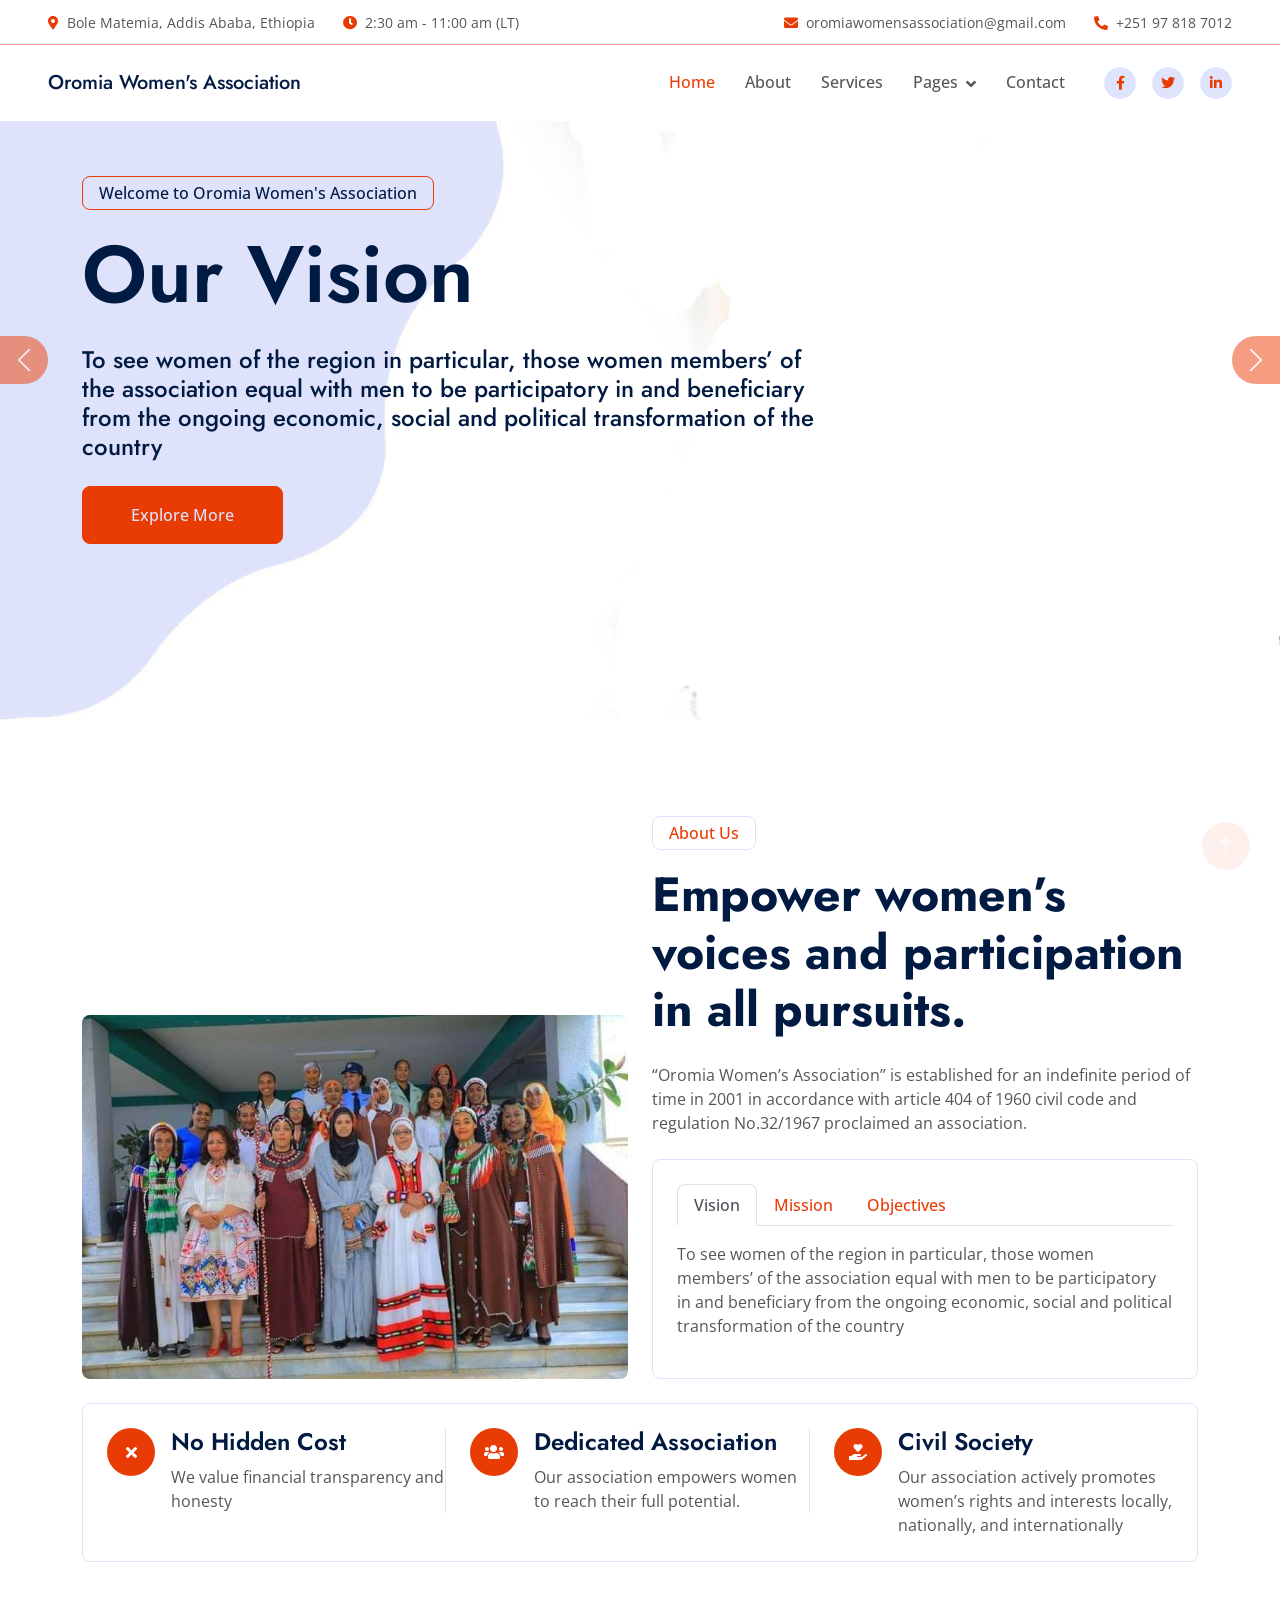
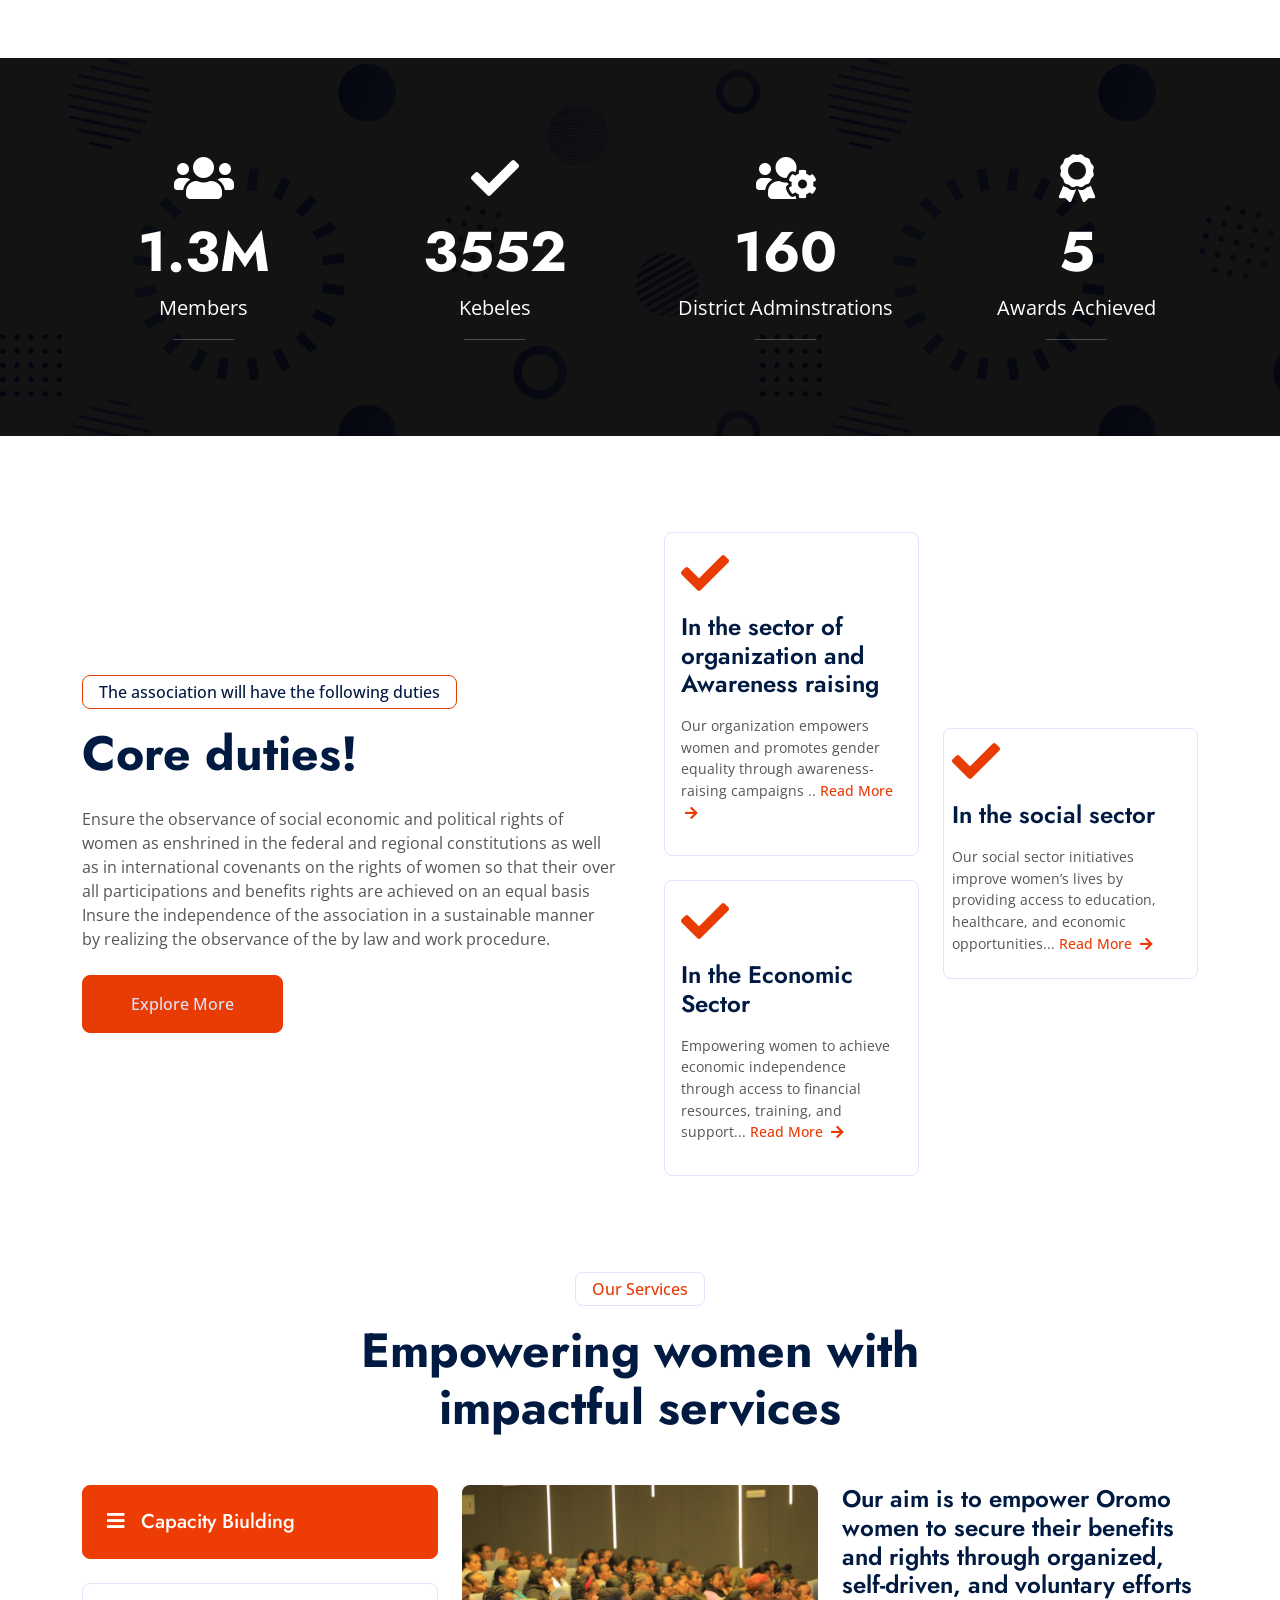
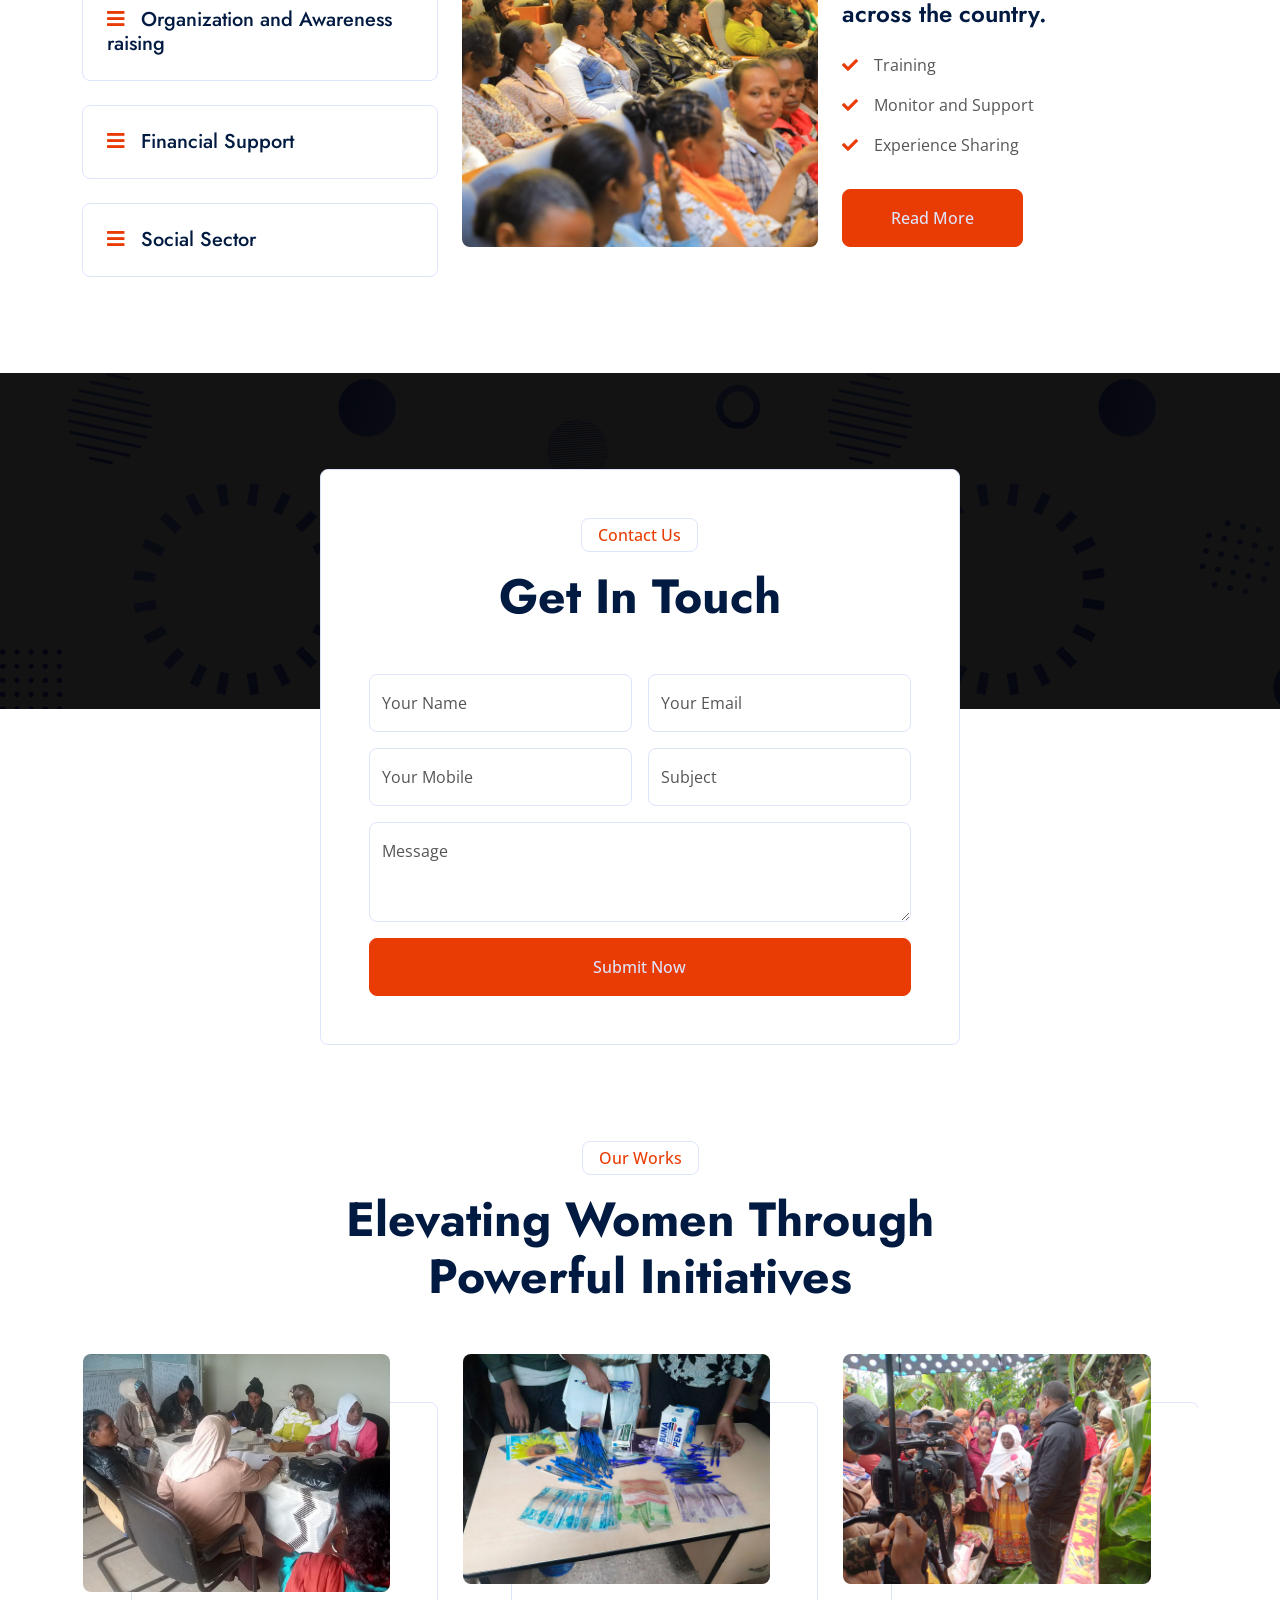
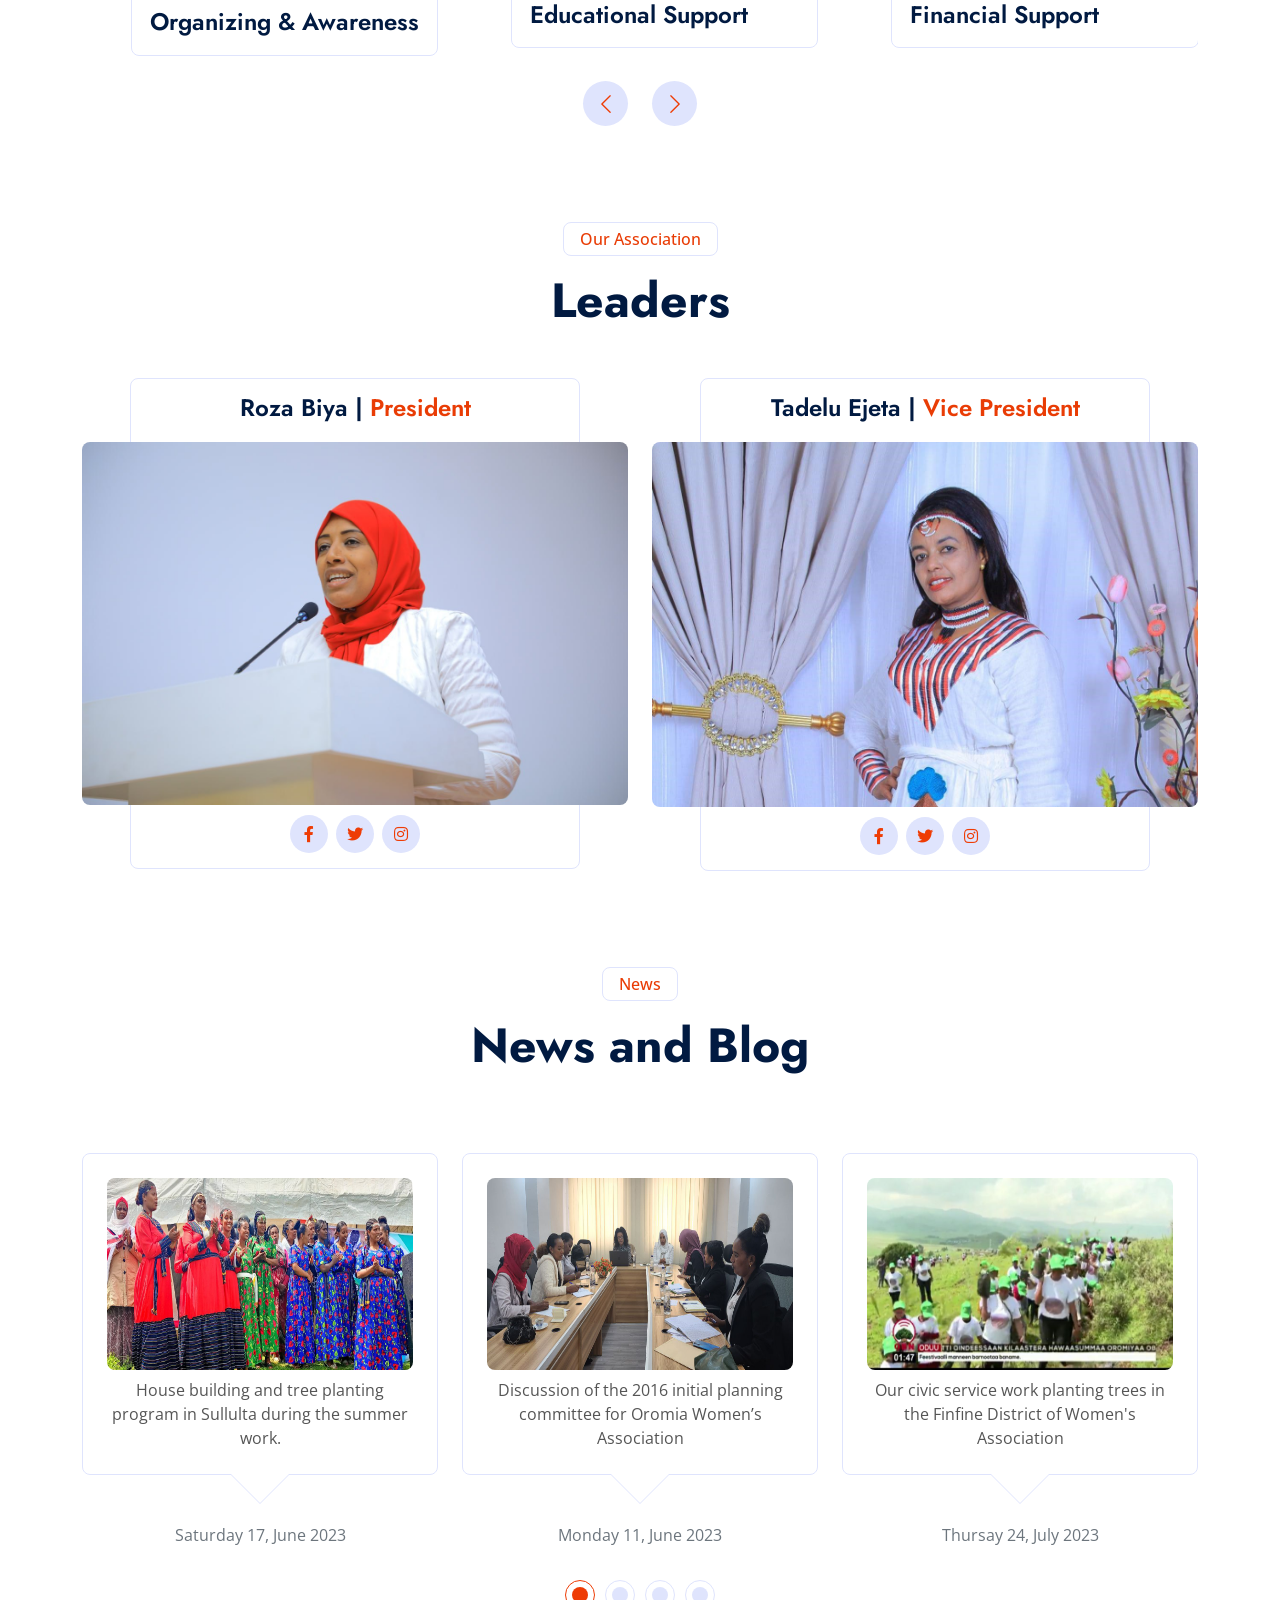
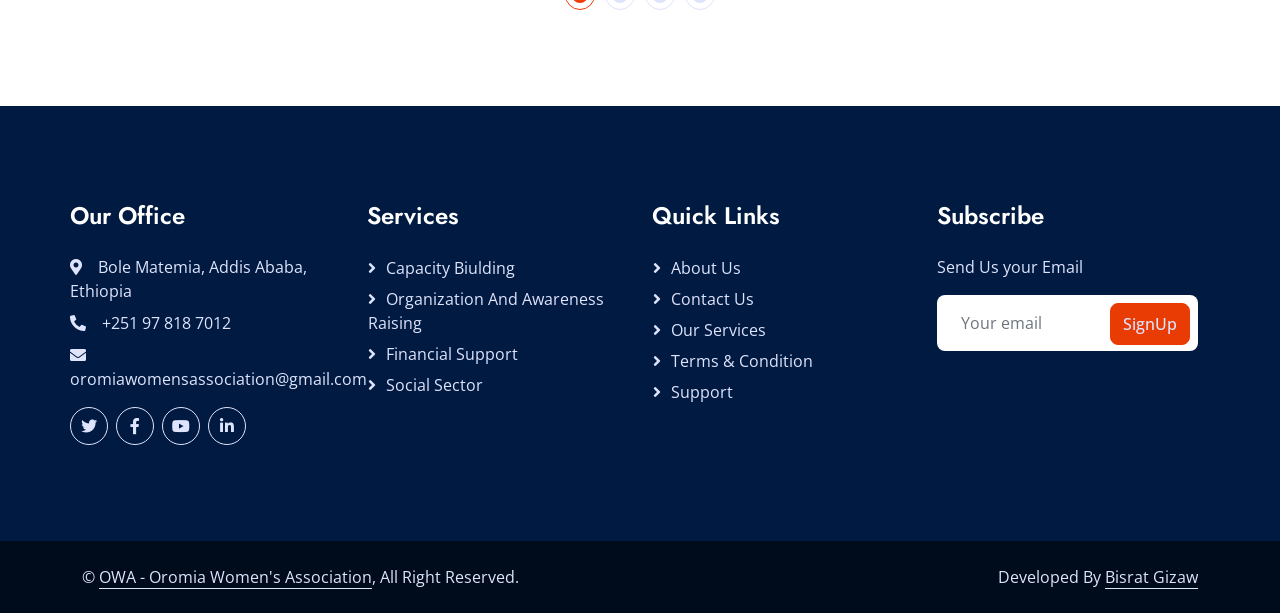
==== commit ddff7f0b: "Update index.html" ====
--- a/index.html
+++ b/index.html
@@ -56,7 +56,7 @@
 
         <nav class="navbar navbar-expand-lg navbar-light bg-white py-lg-0 px-lg-5 wow fadeIn" data-wow-delay="0.1s">
             <a href="index.html" class="navbar-brand ms-4 ms-lg-0">
-                <h4 class="display-5 text-dark m-0 fs-5">OWA - Oromia Women's Association </h4>
+                <h5 class="display-5 text-dark m-0 fs-5">Oromia Women's Association </h5>
             </a>
             <button type="button" class="navbar-toggler me-4" data-bs-toggle="collapse" data-bs-target="#navbarCollapse">
                 <span class="navbar-toggler-icon"></span>
@@ -704,4 +704,4 @@
     <script src="js/main.js"></script>
 </body>
 
-</html>+</html>
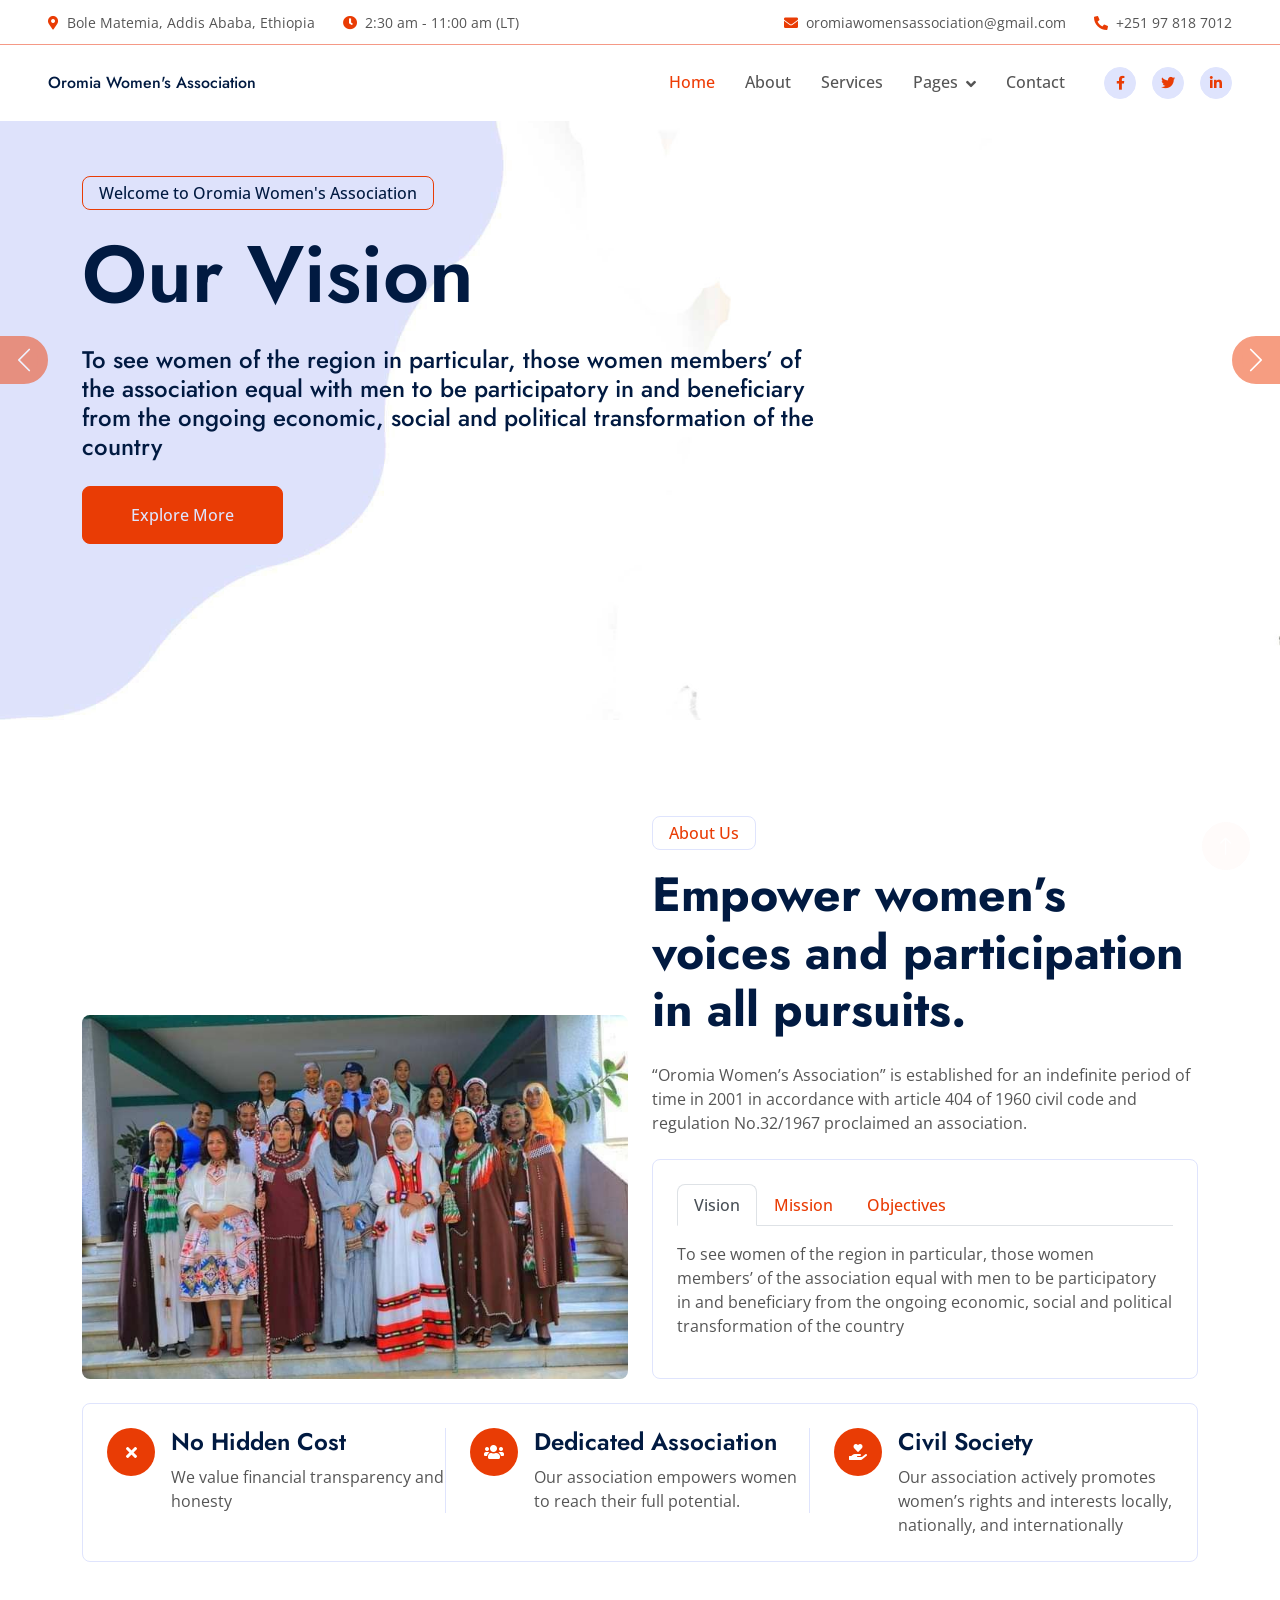
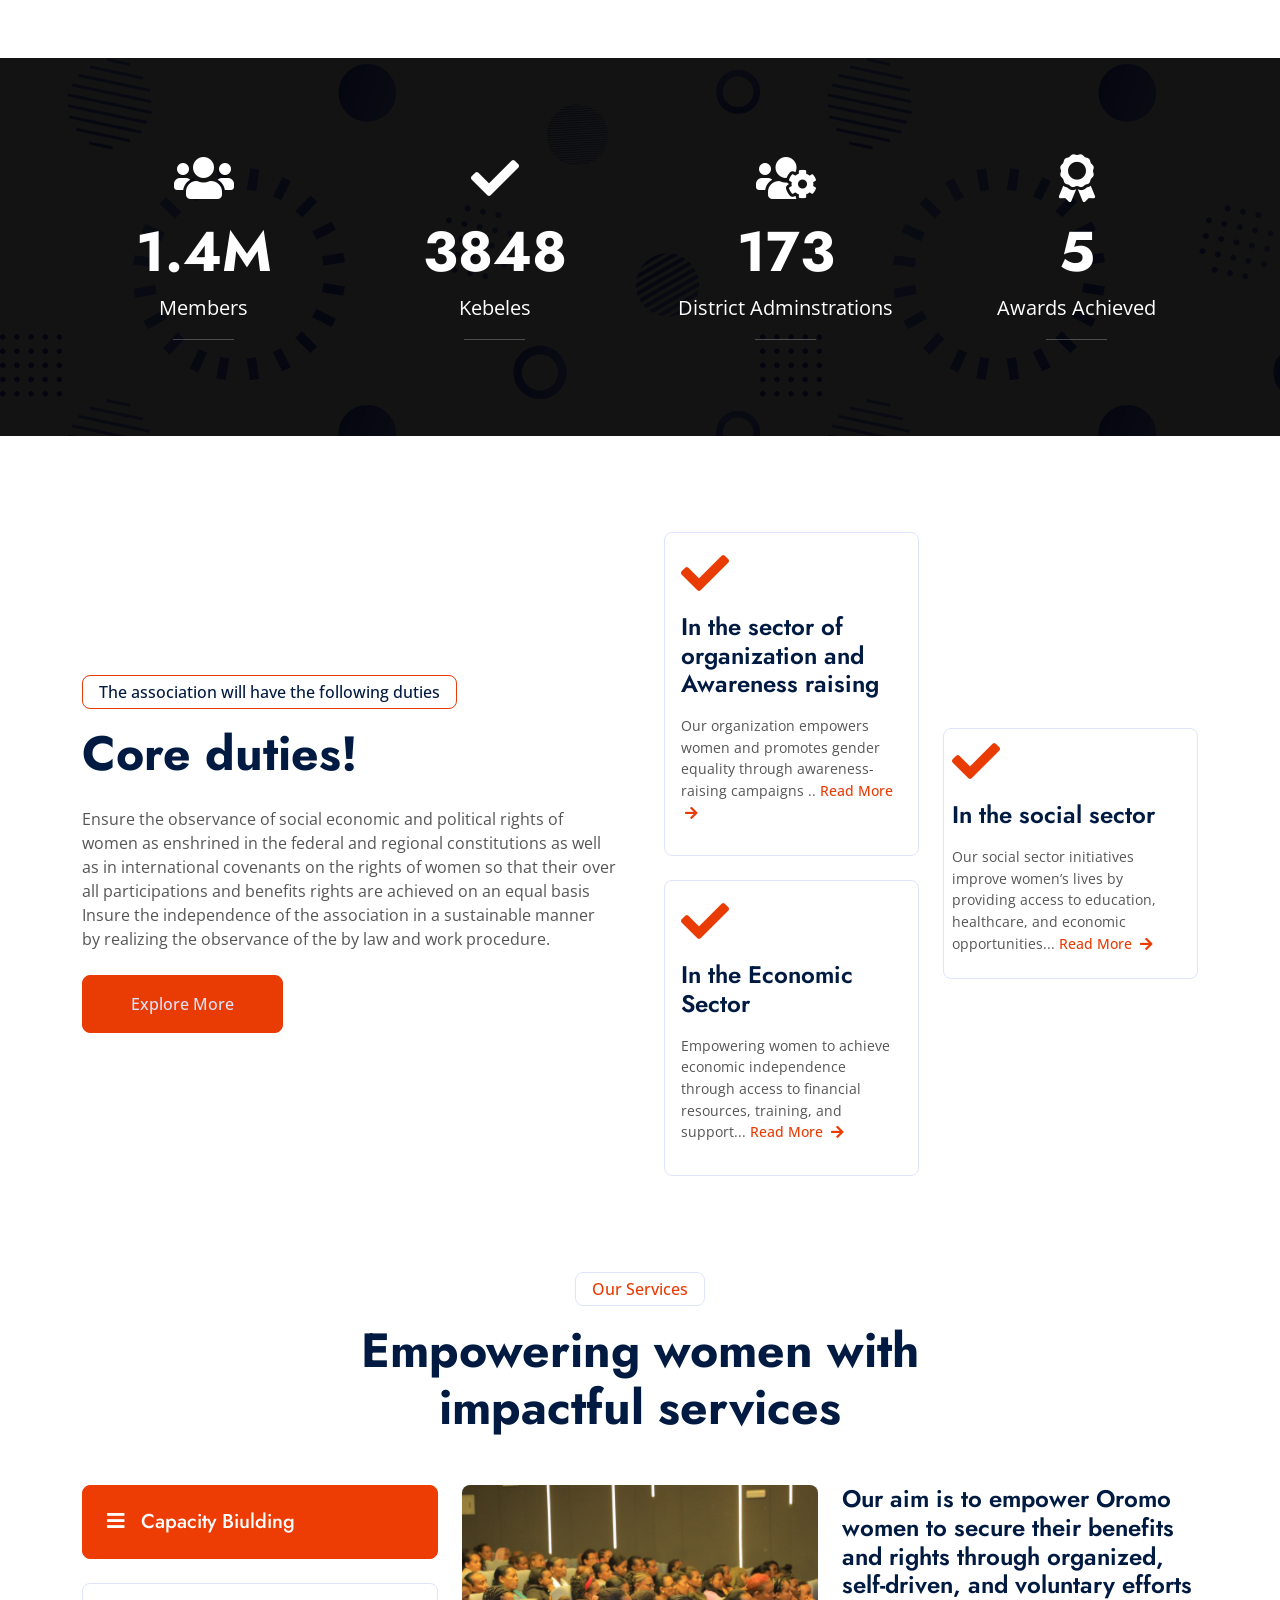
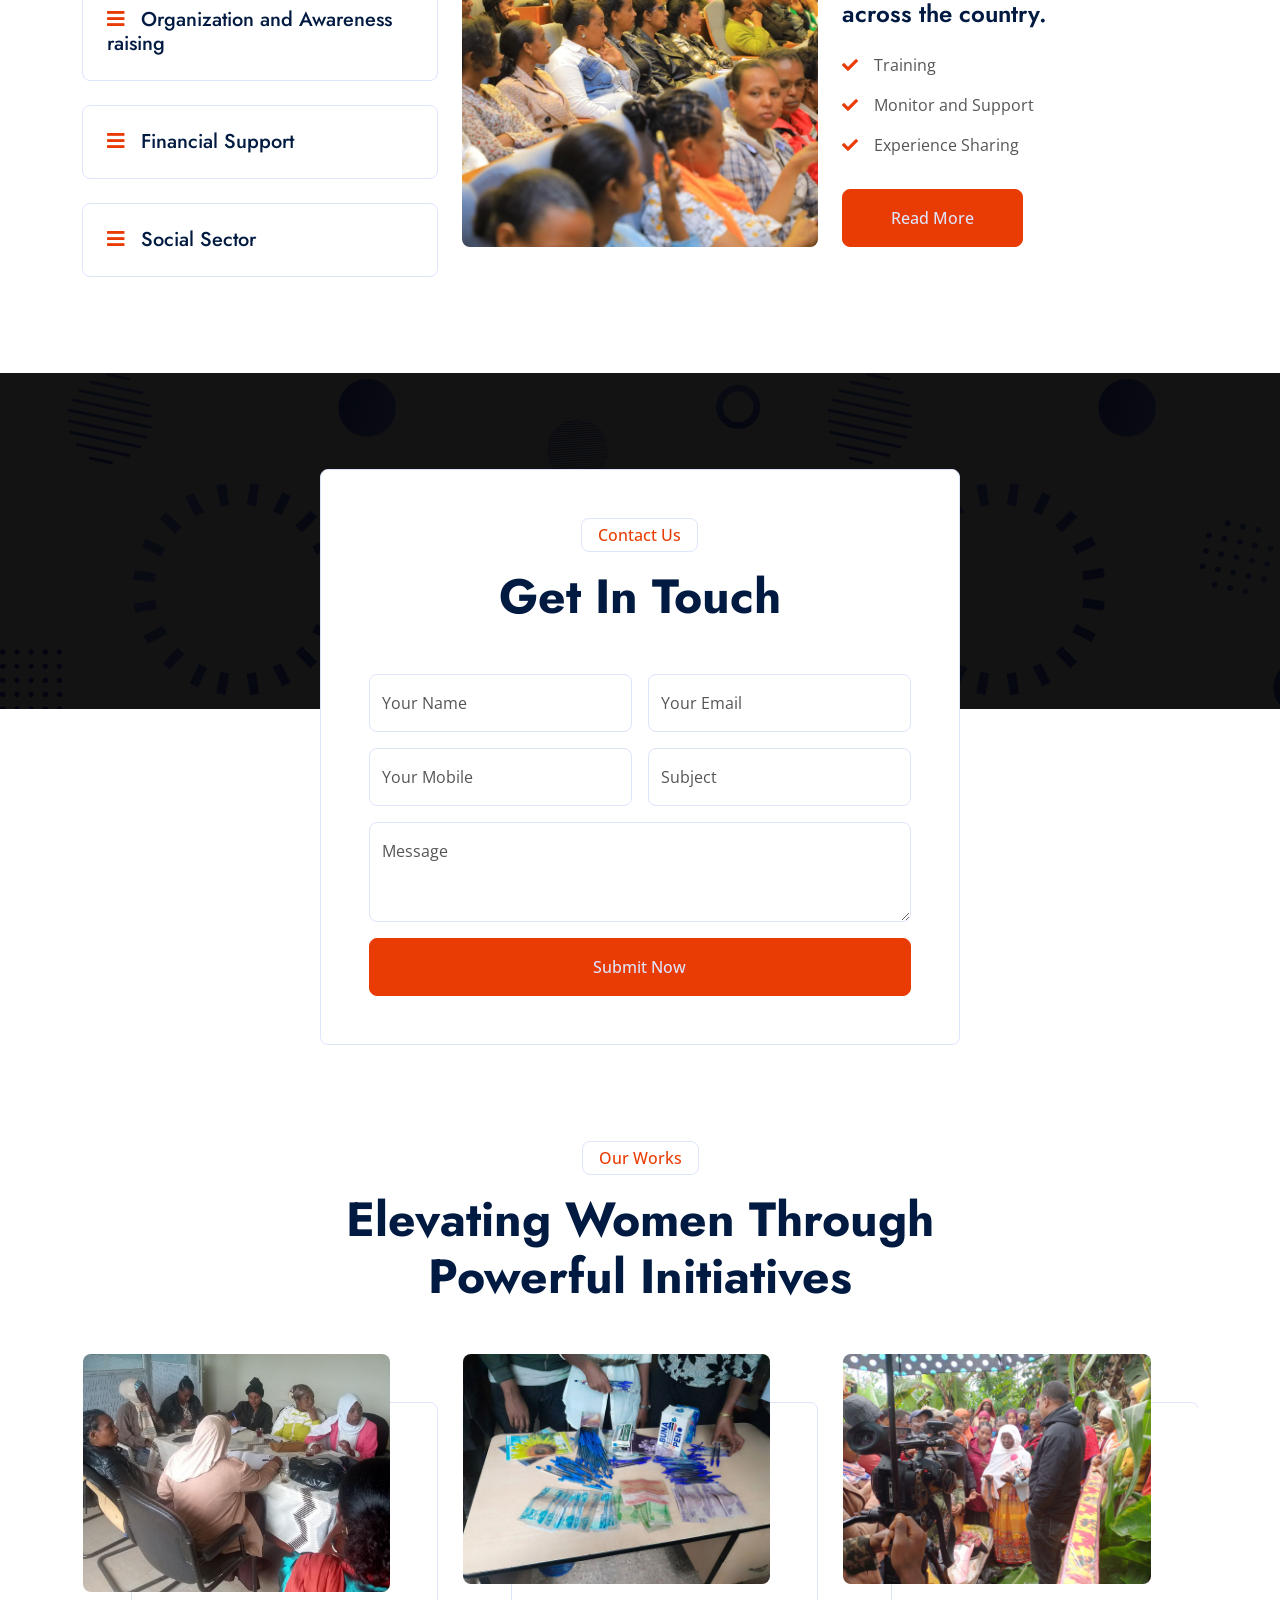
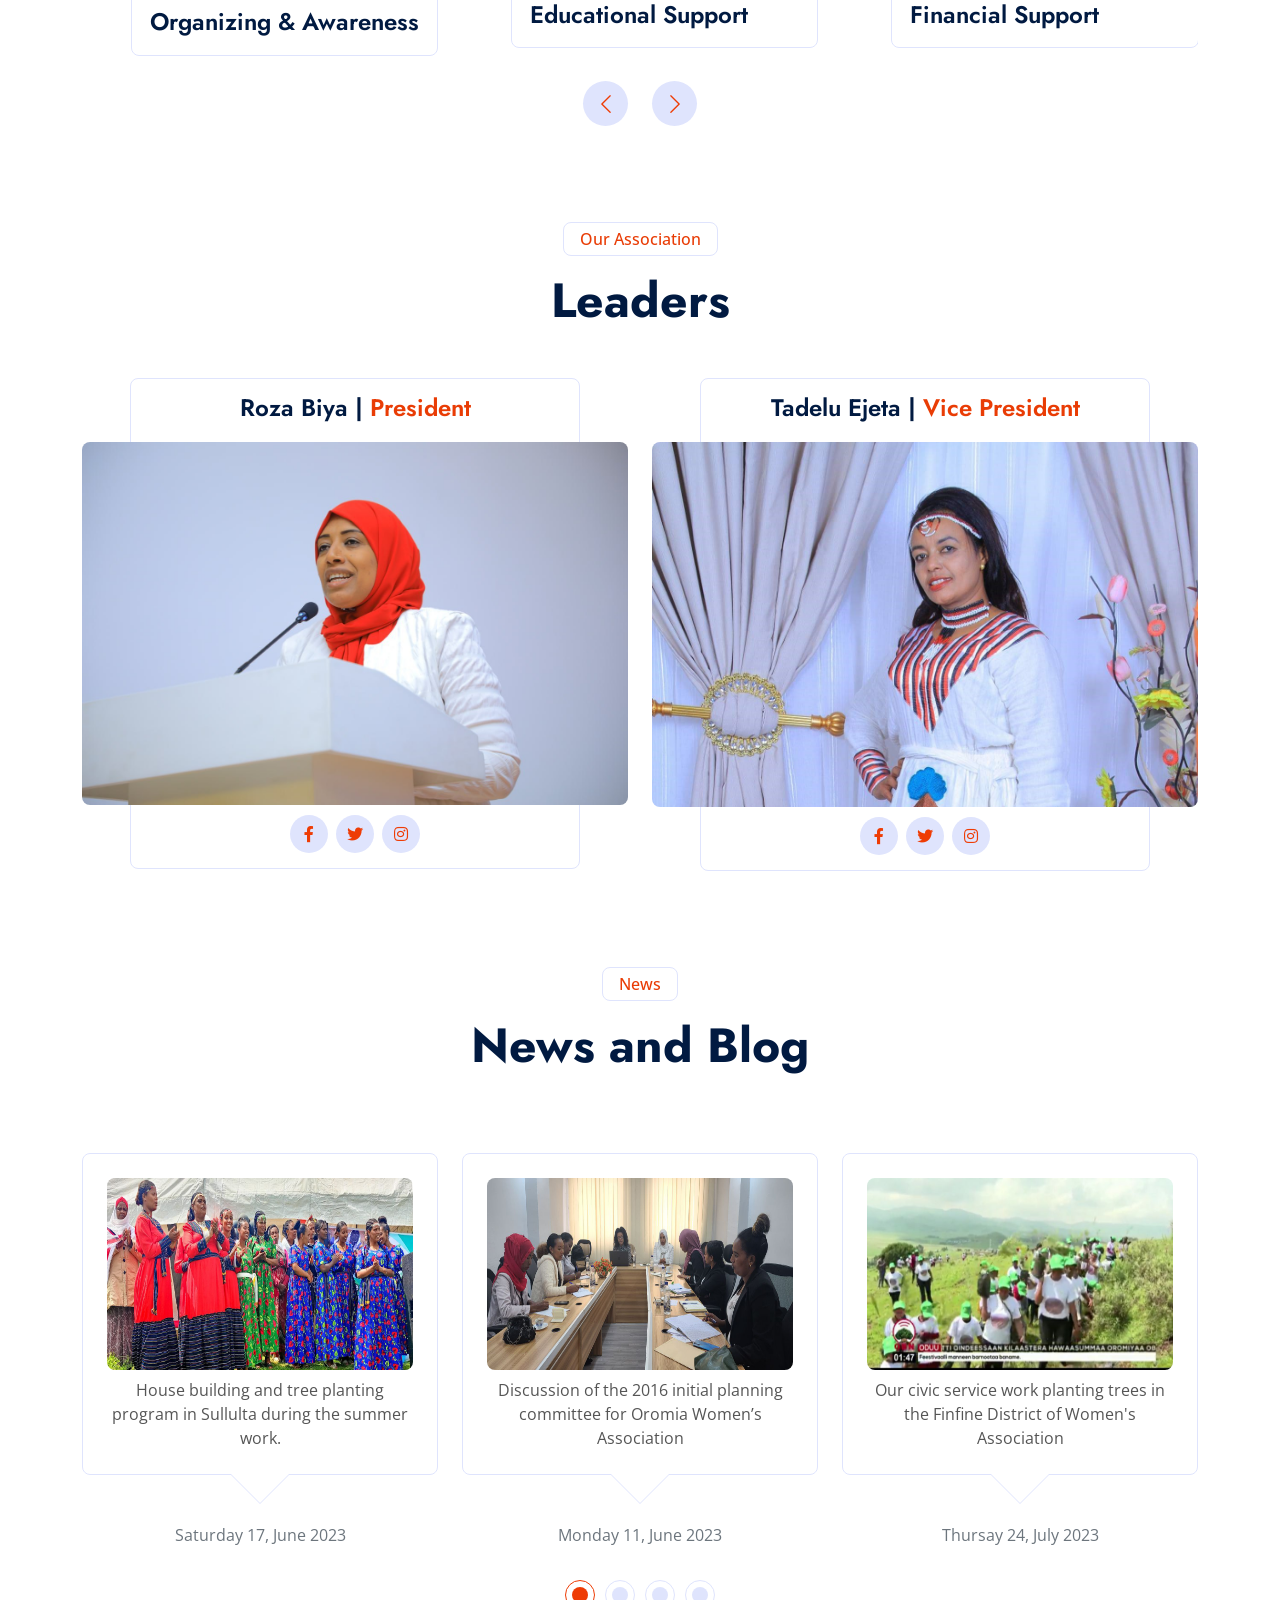
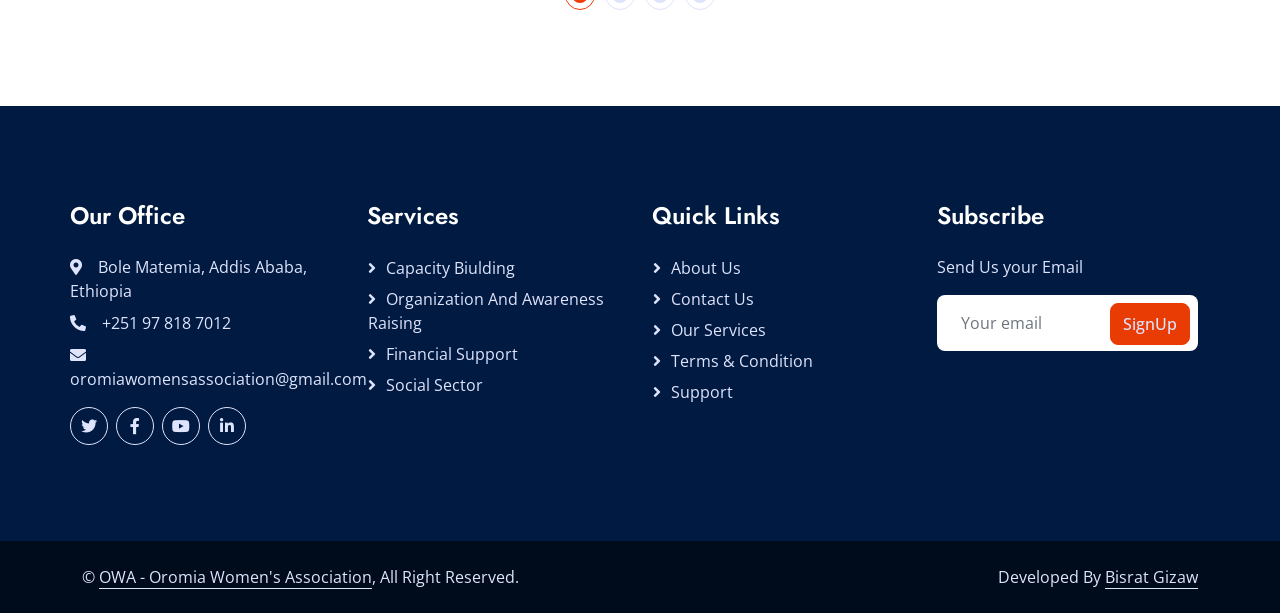
==== commit f728bf56: "Update index.html" ====
--- a/index.html
+++ b/index.html
@@ -56,7 +56,7 @@
 
         <nav class="navbar navbar-expand-lg navbar-light bg-white py-lg-0 px-lg-5 wow fadeIn" data-wow-delay="0.1s">
             <a href="index.html" class="navbar-brand ms-4 ms-lg-0">
-                <h5 class="display-5 text-dark m-0 fs-5">Oromia Women's Association </h5>
+                <h6 class="display-5 text-dark m-0 fs-6">Oromia Women's Association </h6>
             </a>
             <button type="button" class="navbar-toggler me-4" data-bs-toggle="collapse" data-bs-target="#navbarCollapse">
                 <span class="navbar-toggler-icon"></span>
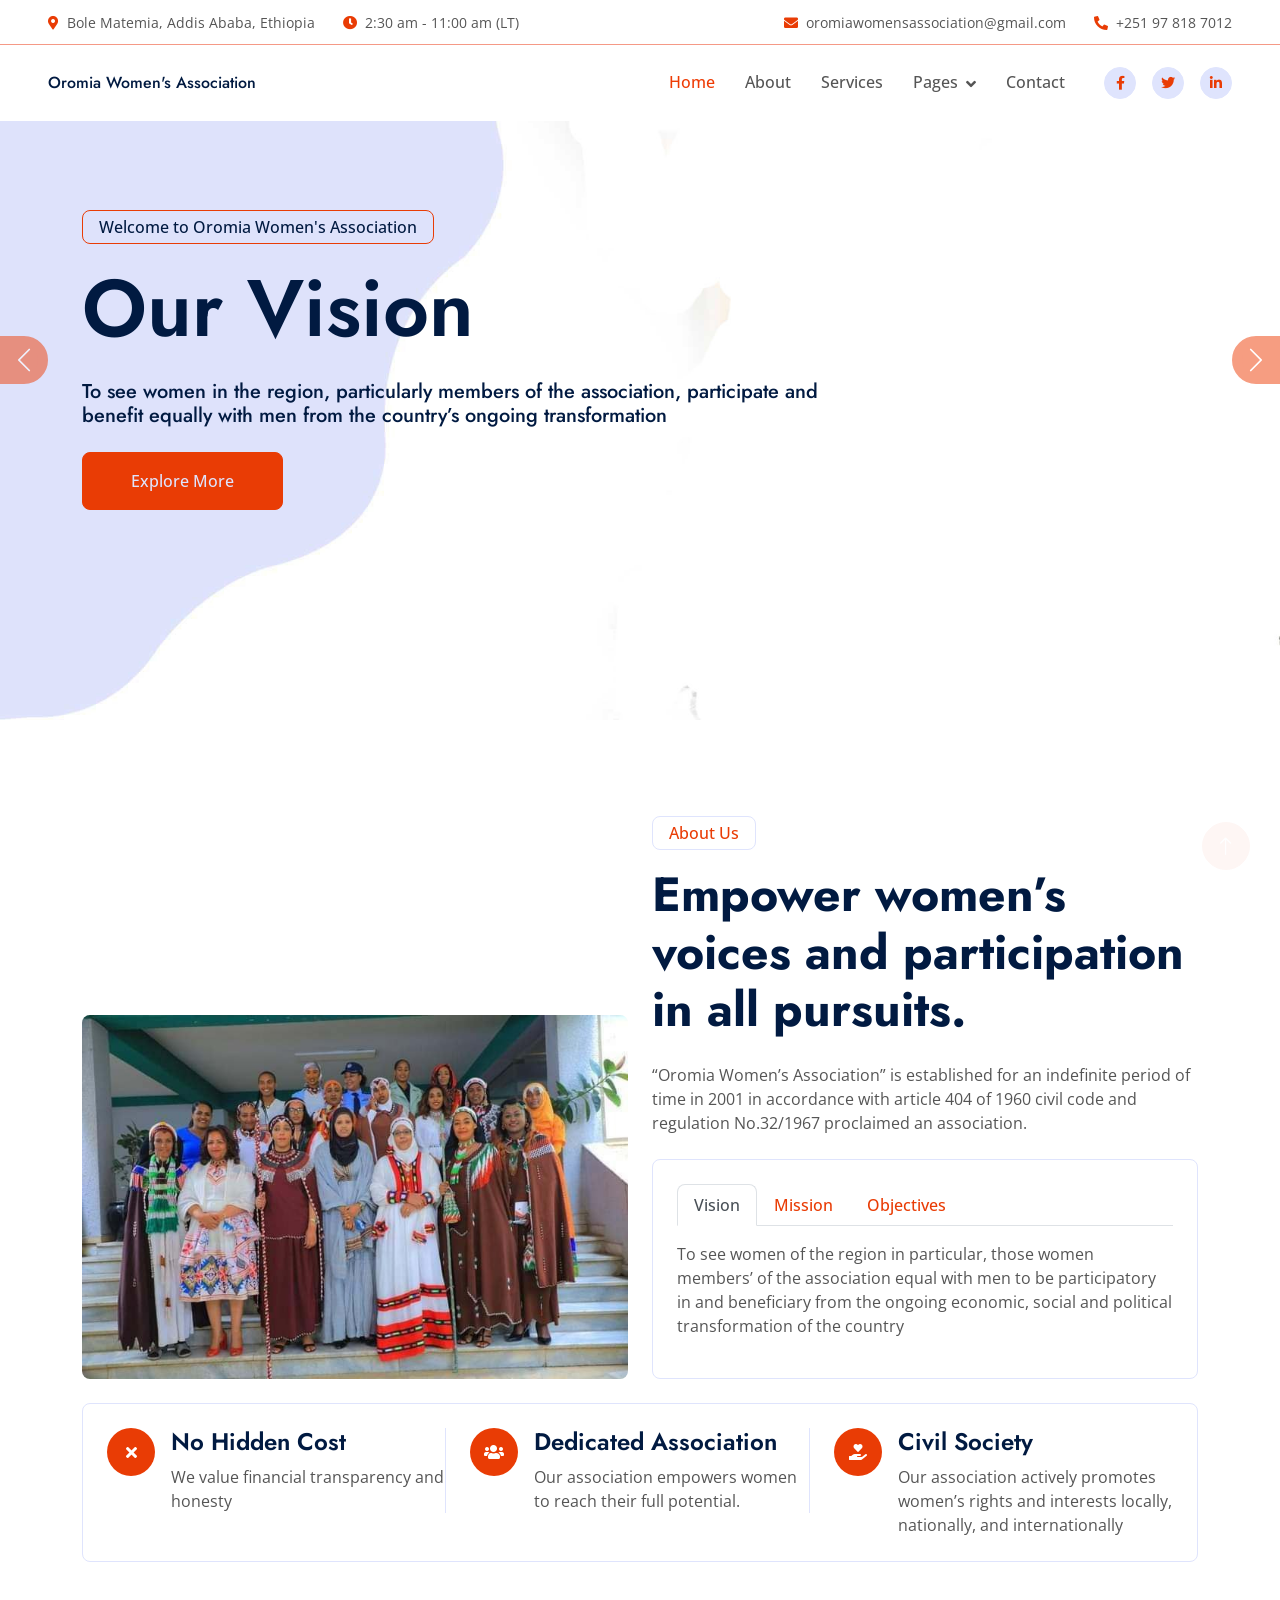
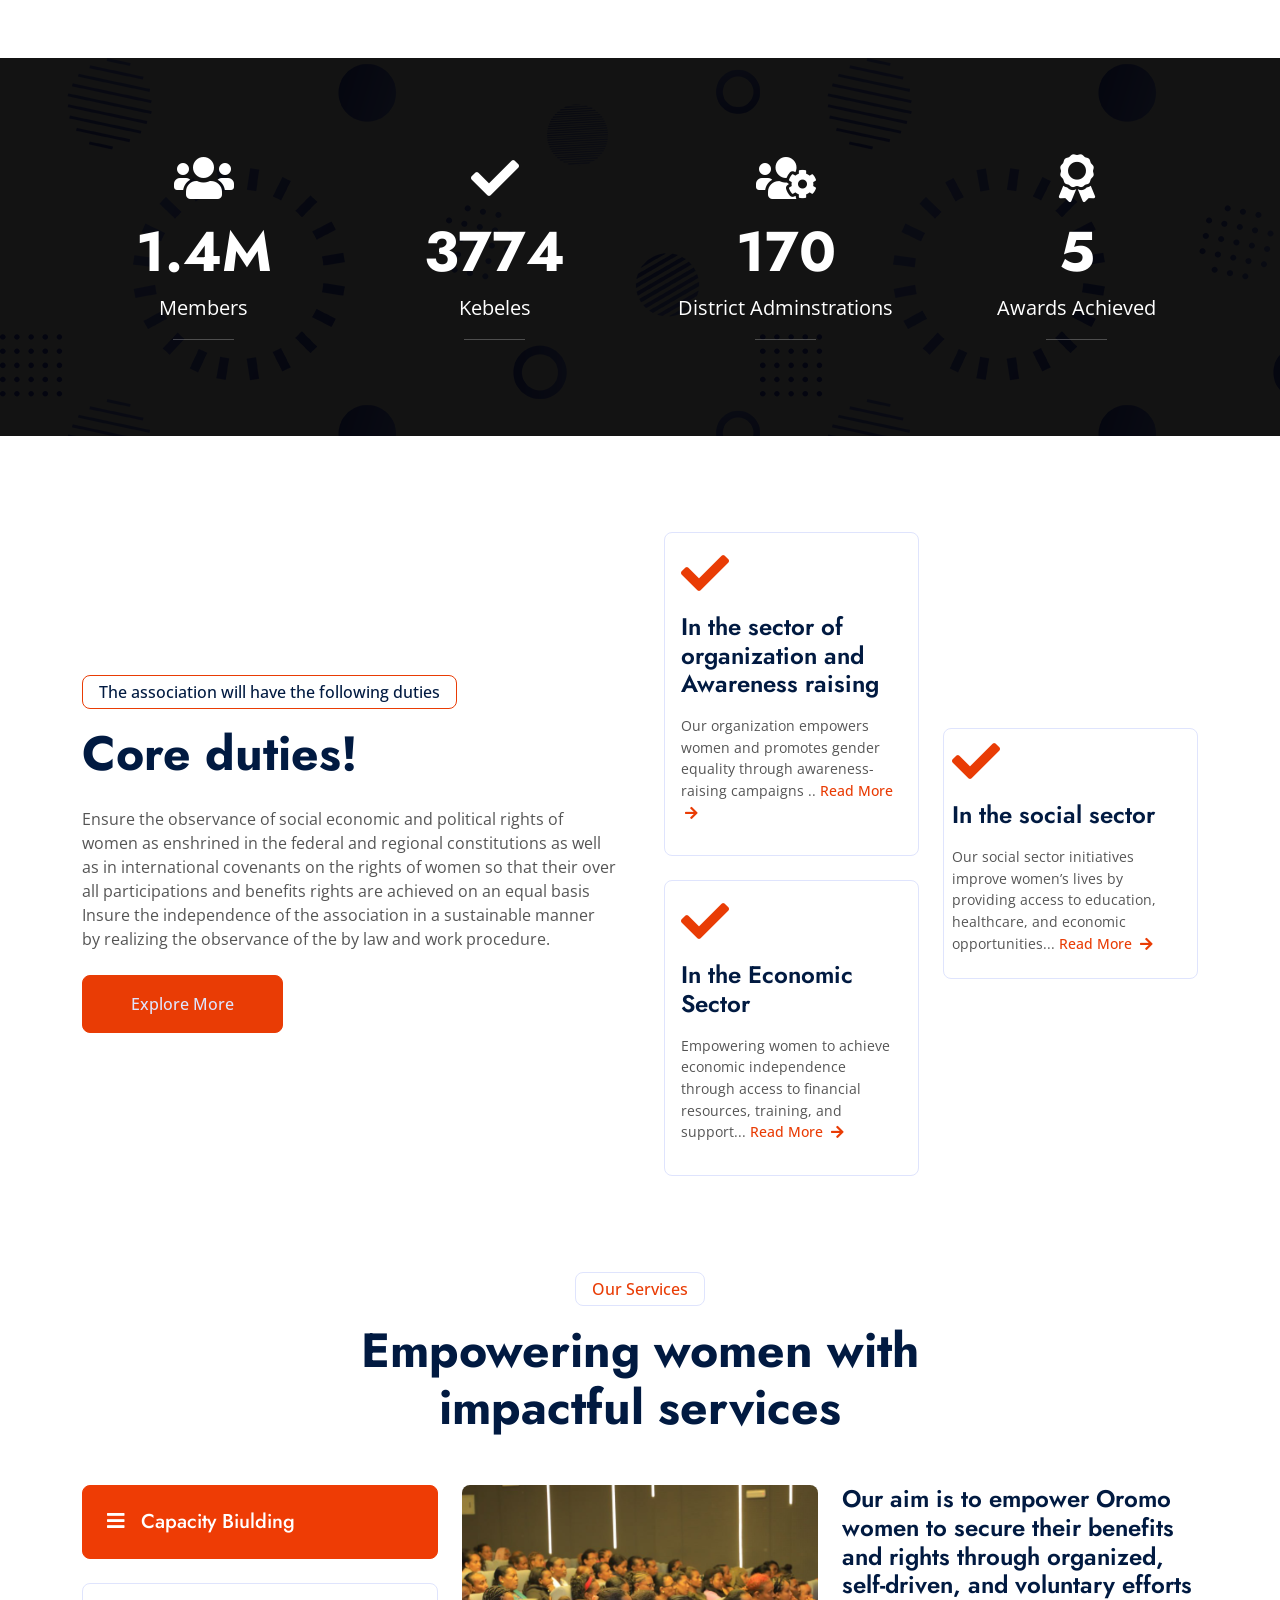
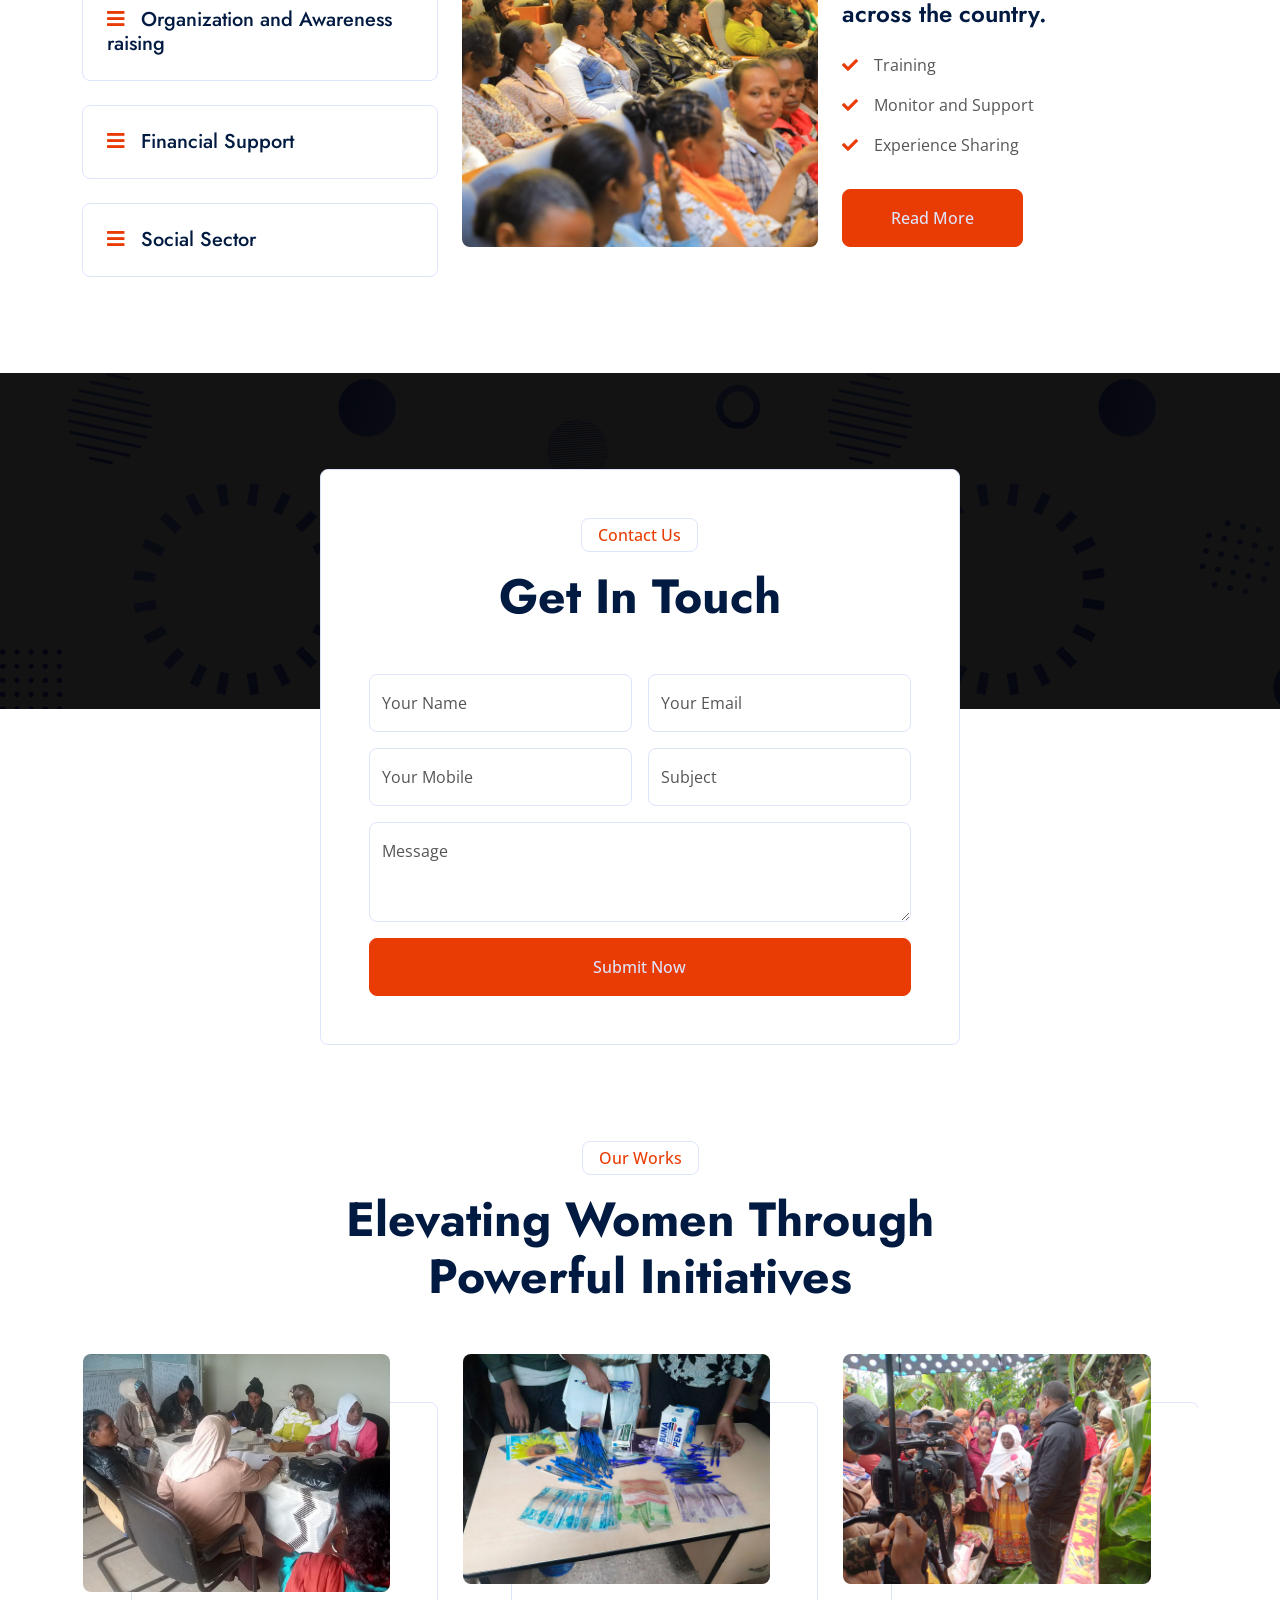
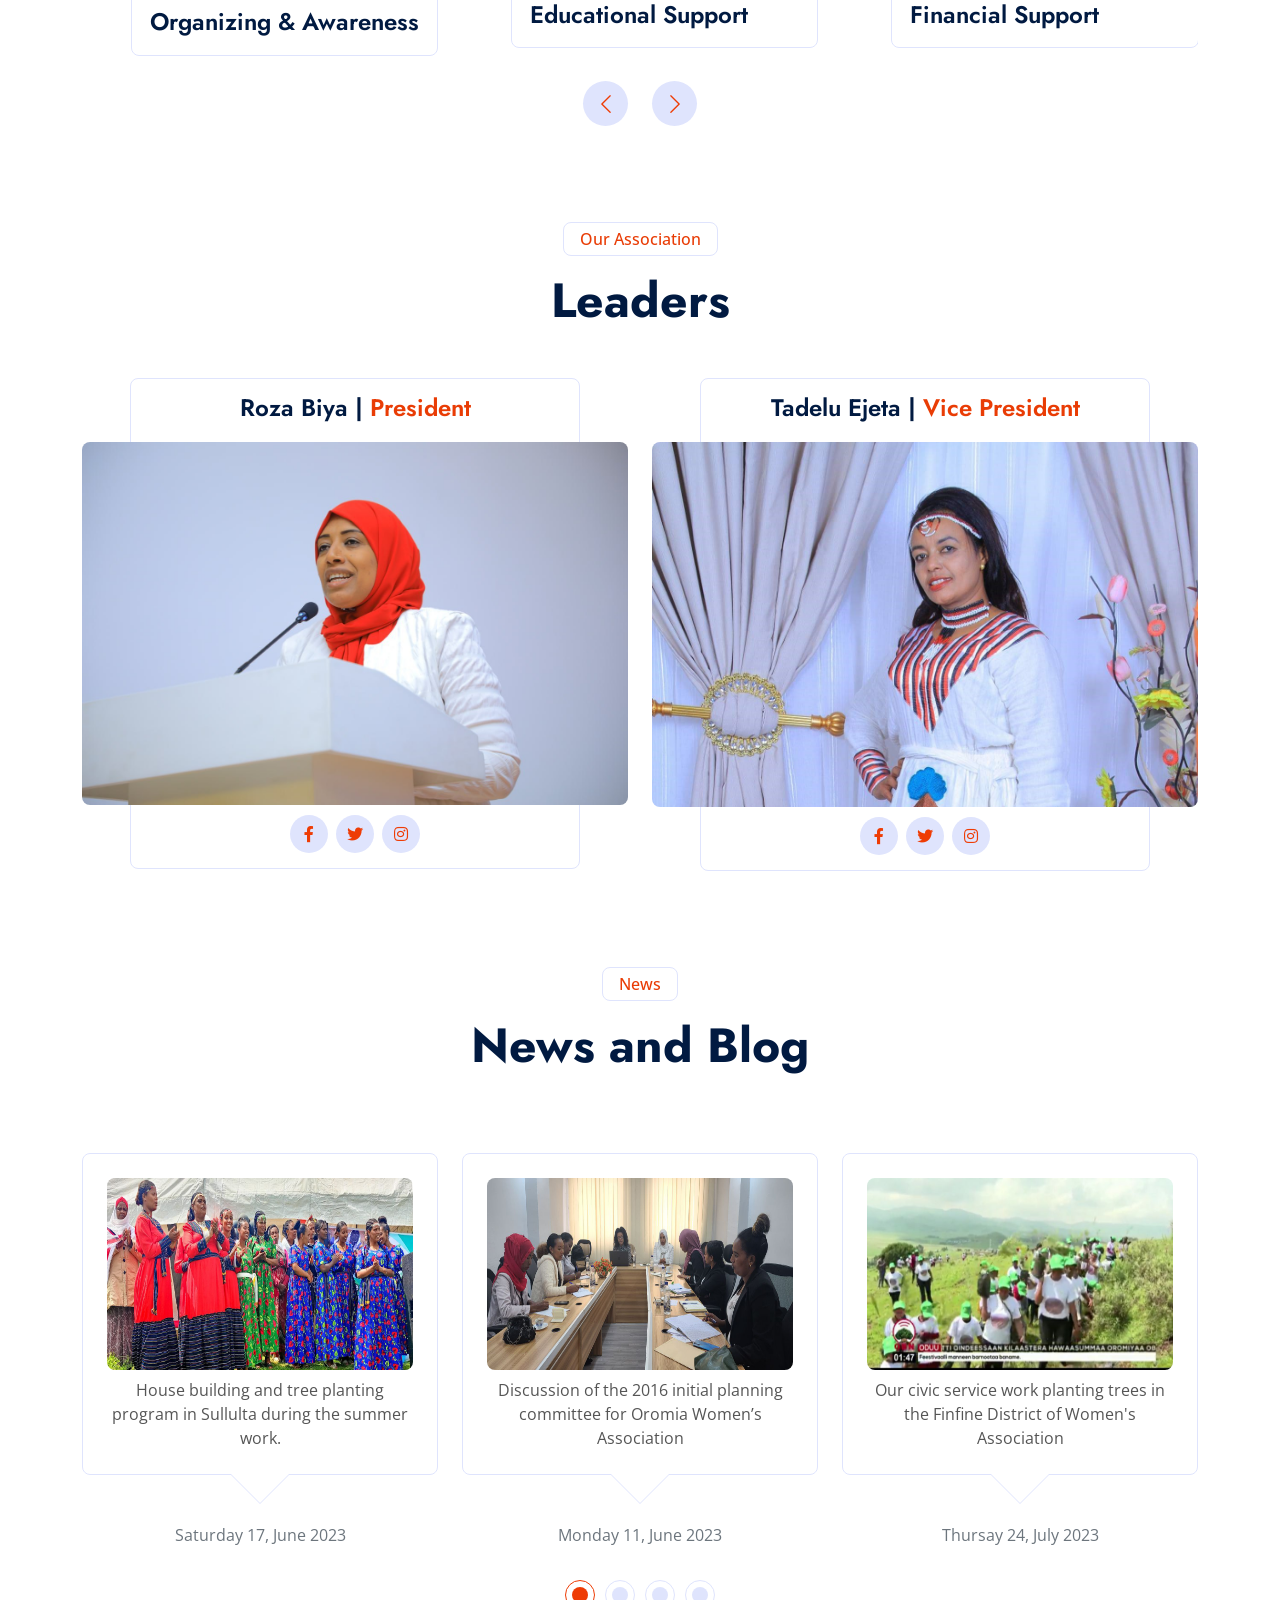
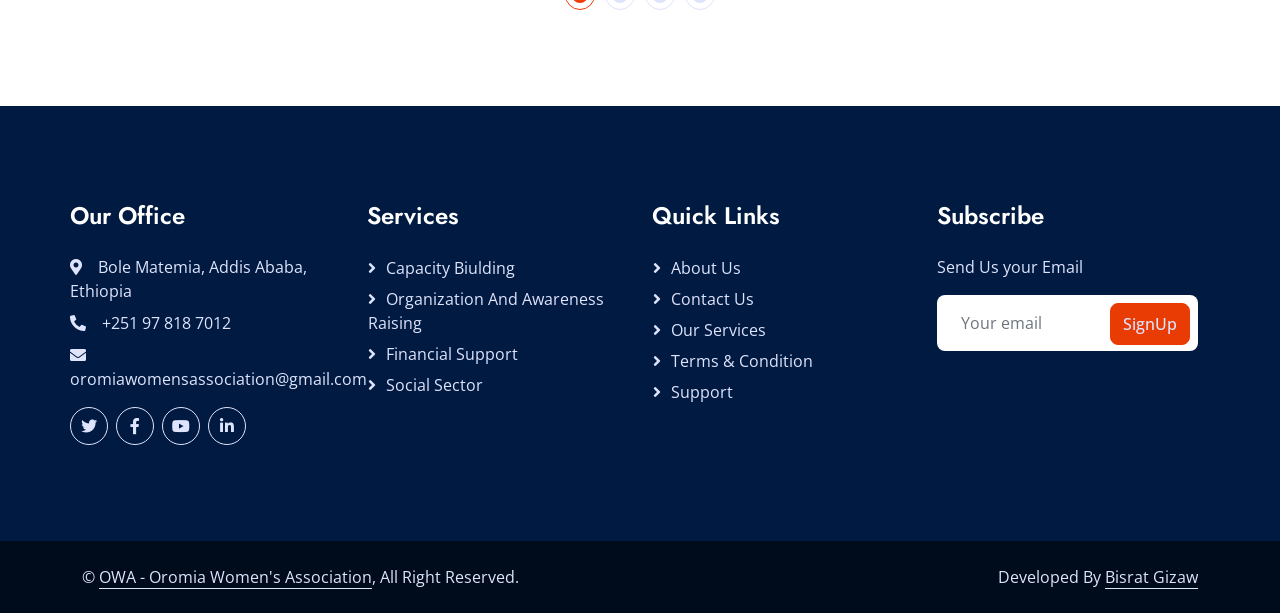
==== commit ea494d1a: "Update index.html" ====
--- a/index.html
+++ b/index.html
@@ -107,7 +107,7 @@
                                 <div class="col-lg-8">
                                     <p class="d-inline-block border border-secondary rounded text-dark fw-semi-bold py-1 px-3 animated slideInDown">Welcome to Oromia Women's Association</p>
                                     <h3 class="display-1 mb-4 animated slideInDown"> Our Vision</h3>
-                                    <h6 class="display-1 mb-4 animated slideInDown fs-4">To see women of the region in particular, those women members’ of the association equal with men to be participatory in and beneficiary from the ongoing economic, social and political transformation of the country </h6>
+                                    <h6 class="display-1 mb-4 animated slideInDown fs-5">To see women in the region, particularly members of the association, participate and benefit equally with men from the country’s ongoing transformation </h6>
                                     <a href="" class="btn btn-secondary py-3 px-5 animated slideInDown">Explore More</a>
                                 </div>
                             </div>
@@ -122,7 +122,7 @@
                                 <div class="col-lg-7">
                                     <p class="d-inline-block border border-secondary rounded text-dark fw-semi-bold py-1 px-3 animated slideInDown">Welcome to Oromia Women's Association</p>
                                     <h3 class="display-1 mb-4 animated slideInDown"> Our Mission</h3>
-                                    <h6 class="display-1 mb-4 animated slideInDown fs-5">Enable all women of the region to be directly participatory in and beneficiary from the building of democratic system and good governance by strengthening their awareness level on the importance of association so that they join the association and are empowered in the on going economic, social and political transformation of the country. </h6>
+                                    <h6 class="display-1 mb-4 animated slideInDown fs-6">The goal is to empower all women in the region to participate and benefit from the country's transformation by raising awareness about the importance of joining the association. </h6>
                                     <a href="" class="btn btn-secondary py-3 px-5 animated slideInDown">Explore More</a>
                                 </div>
                             </div>
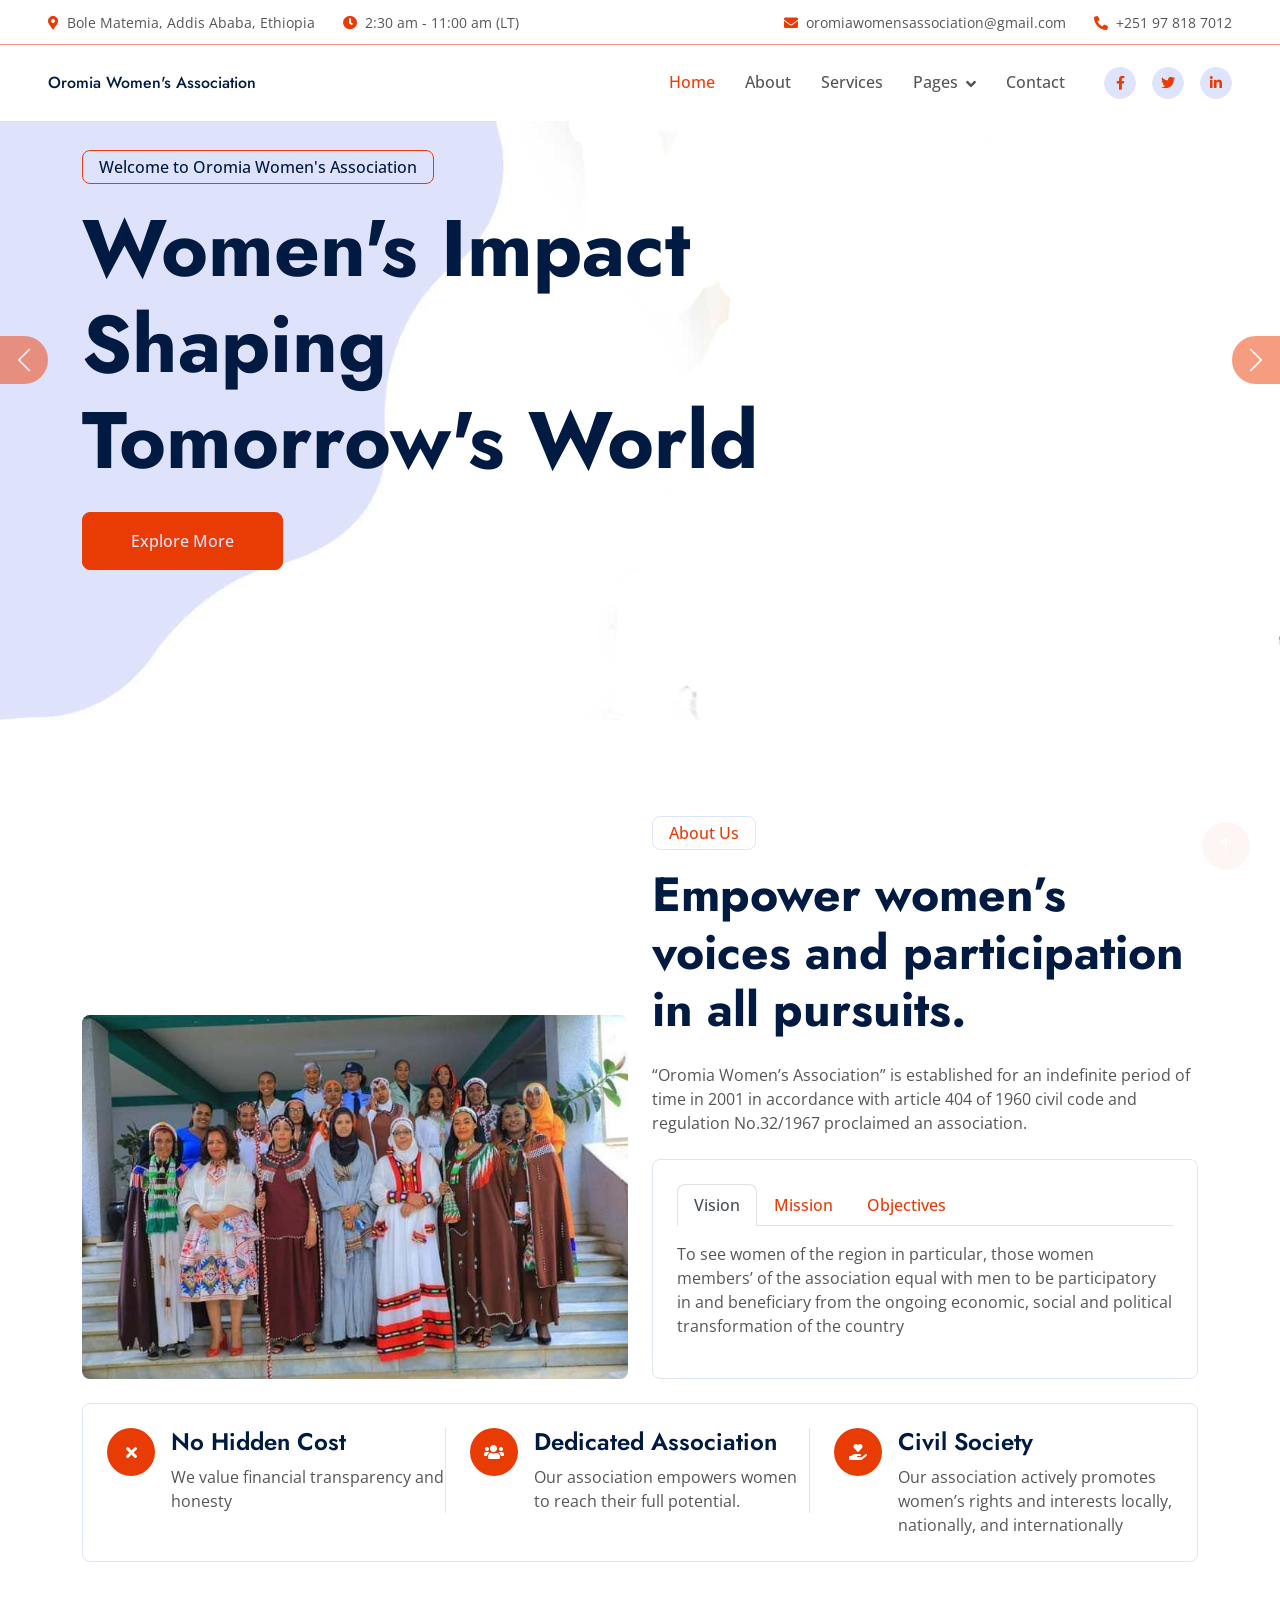
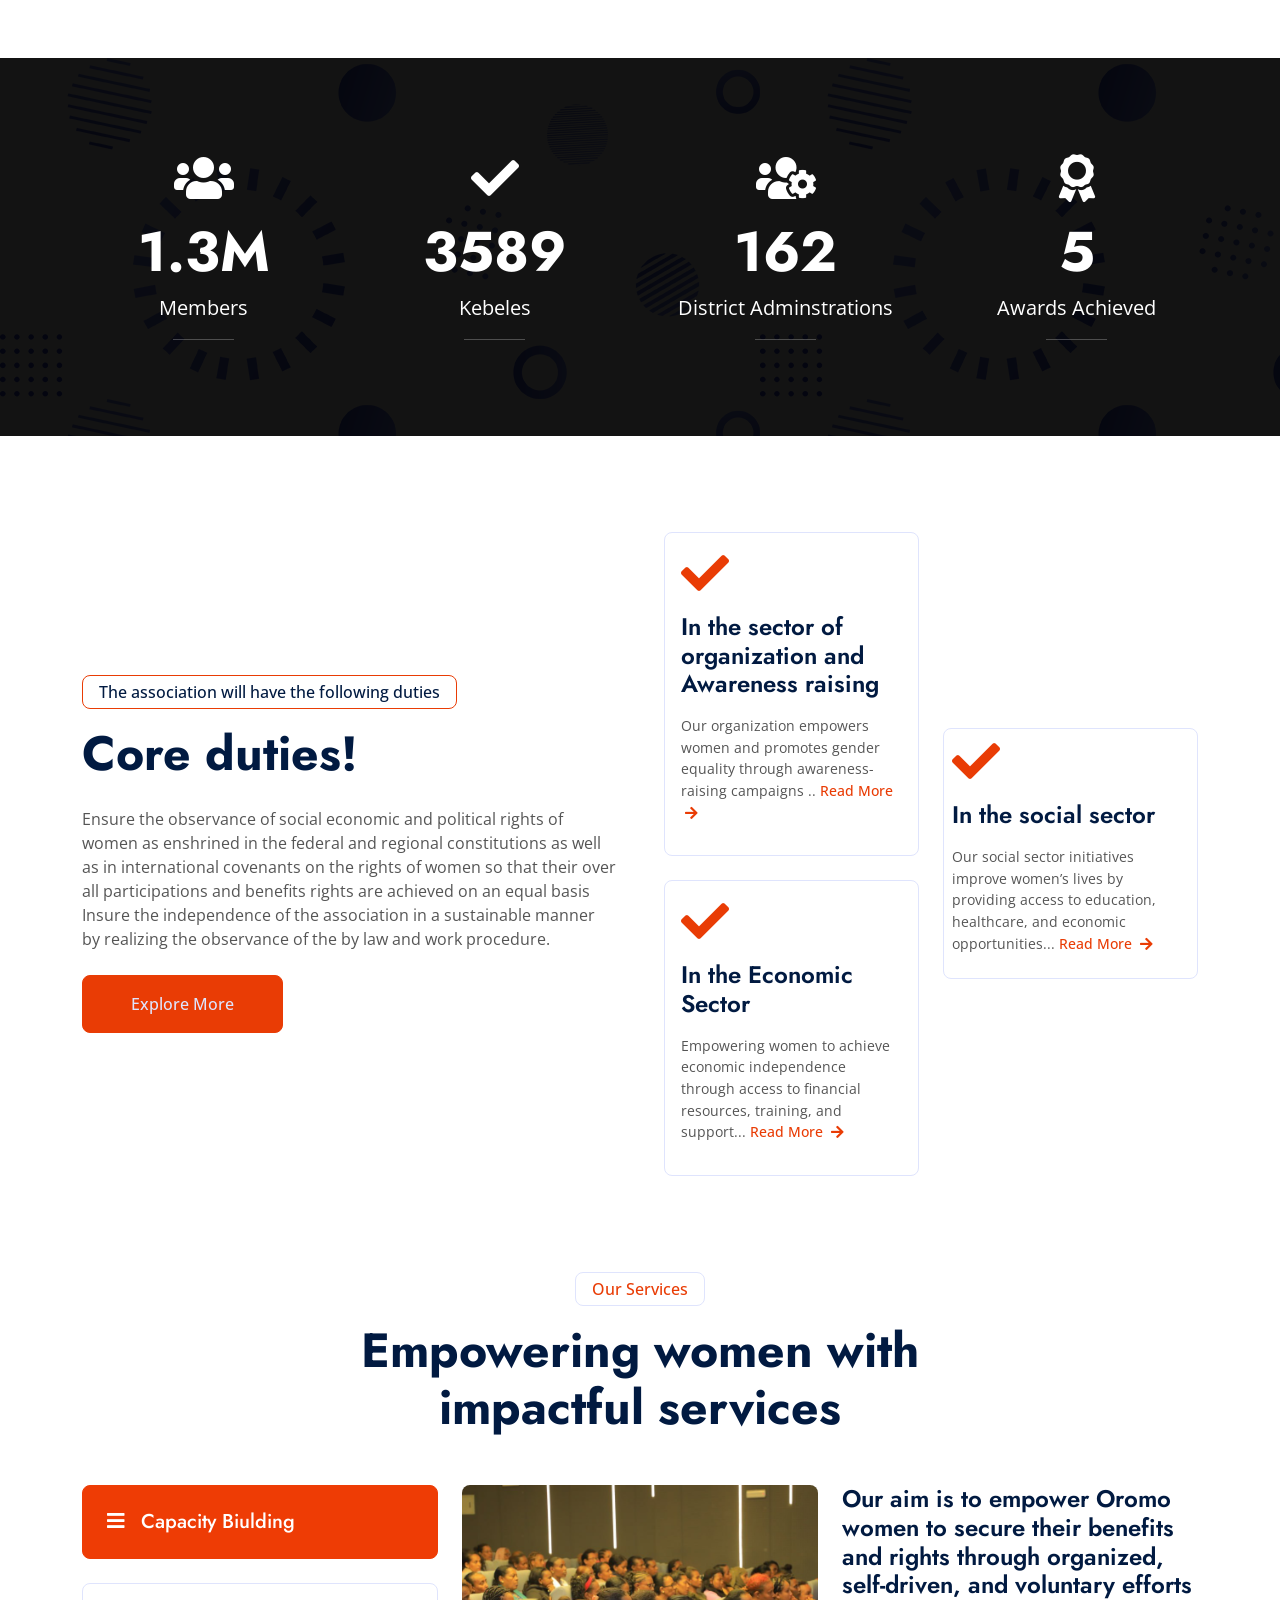
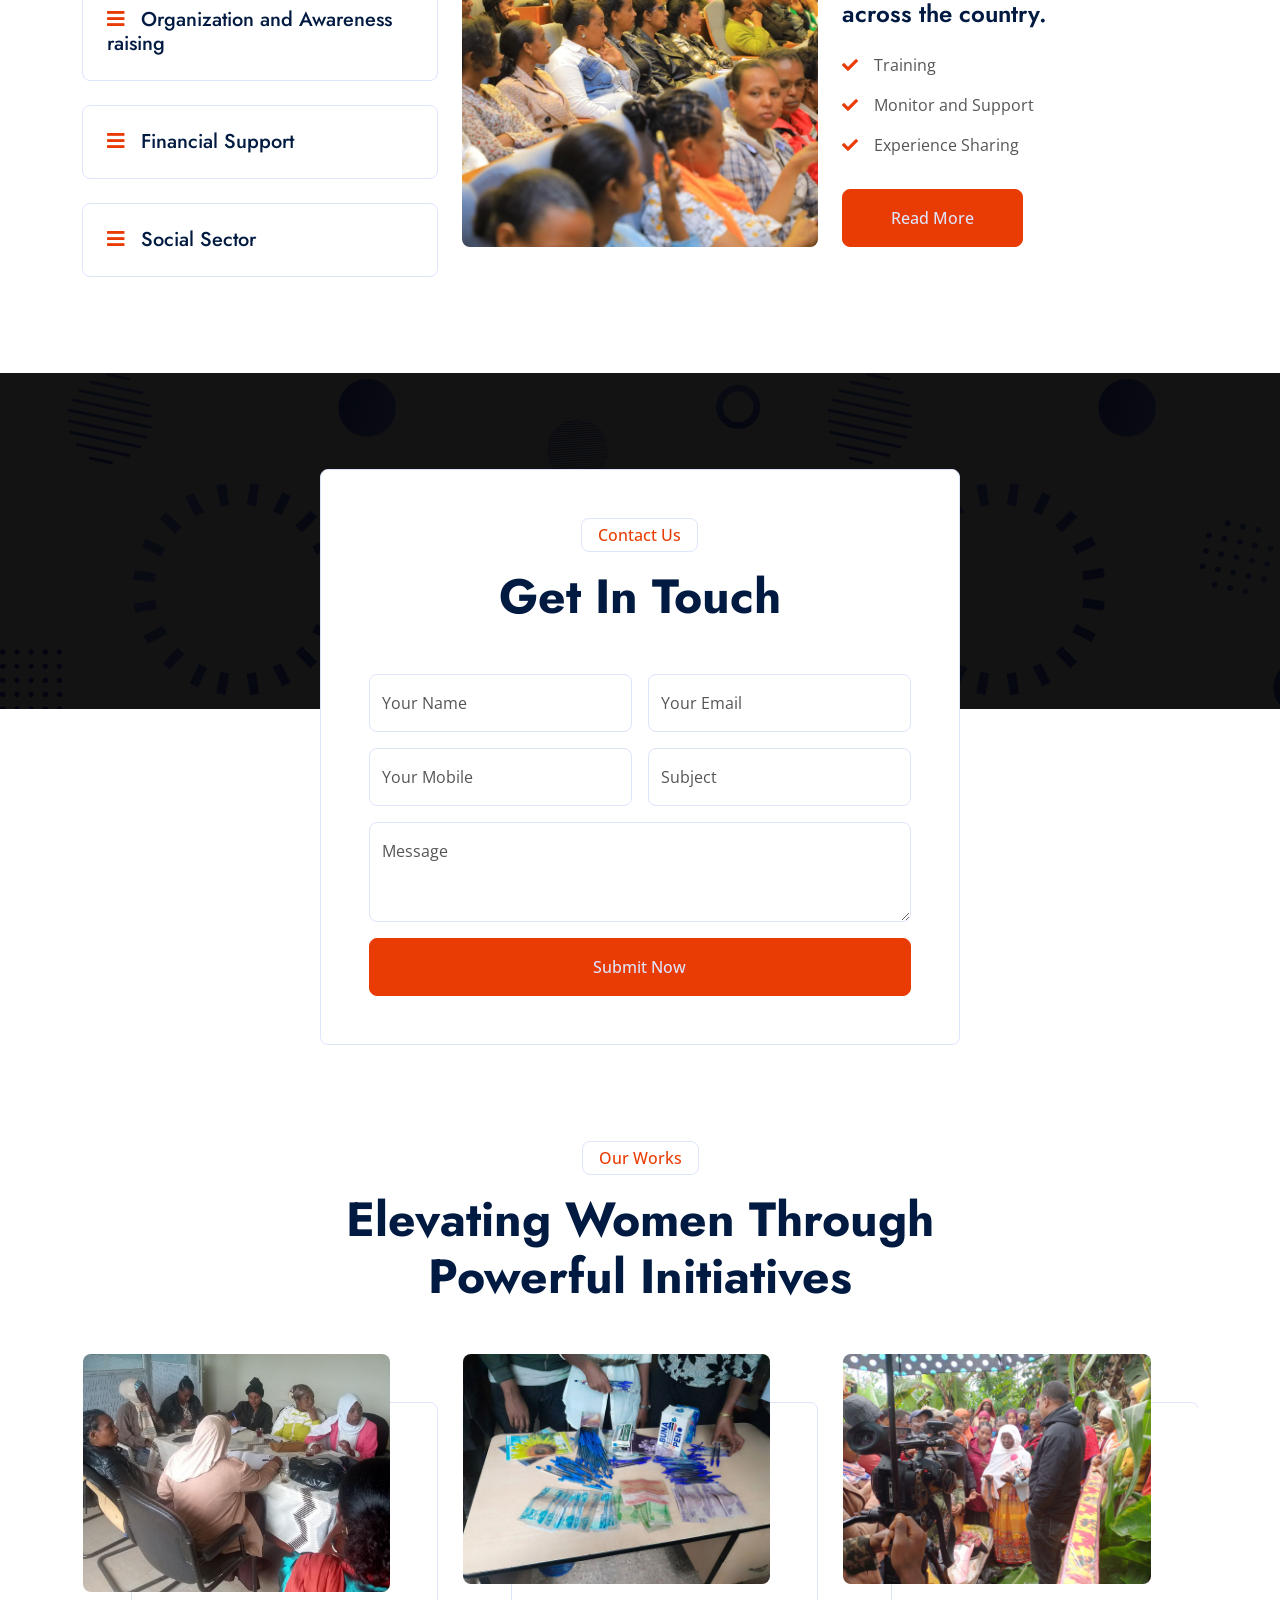
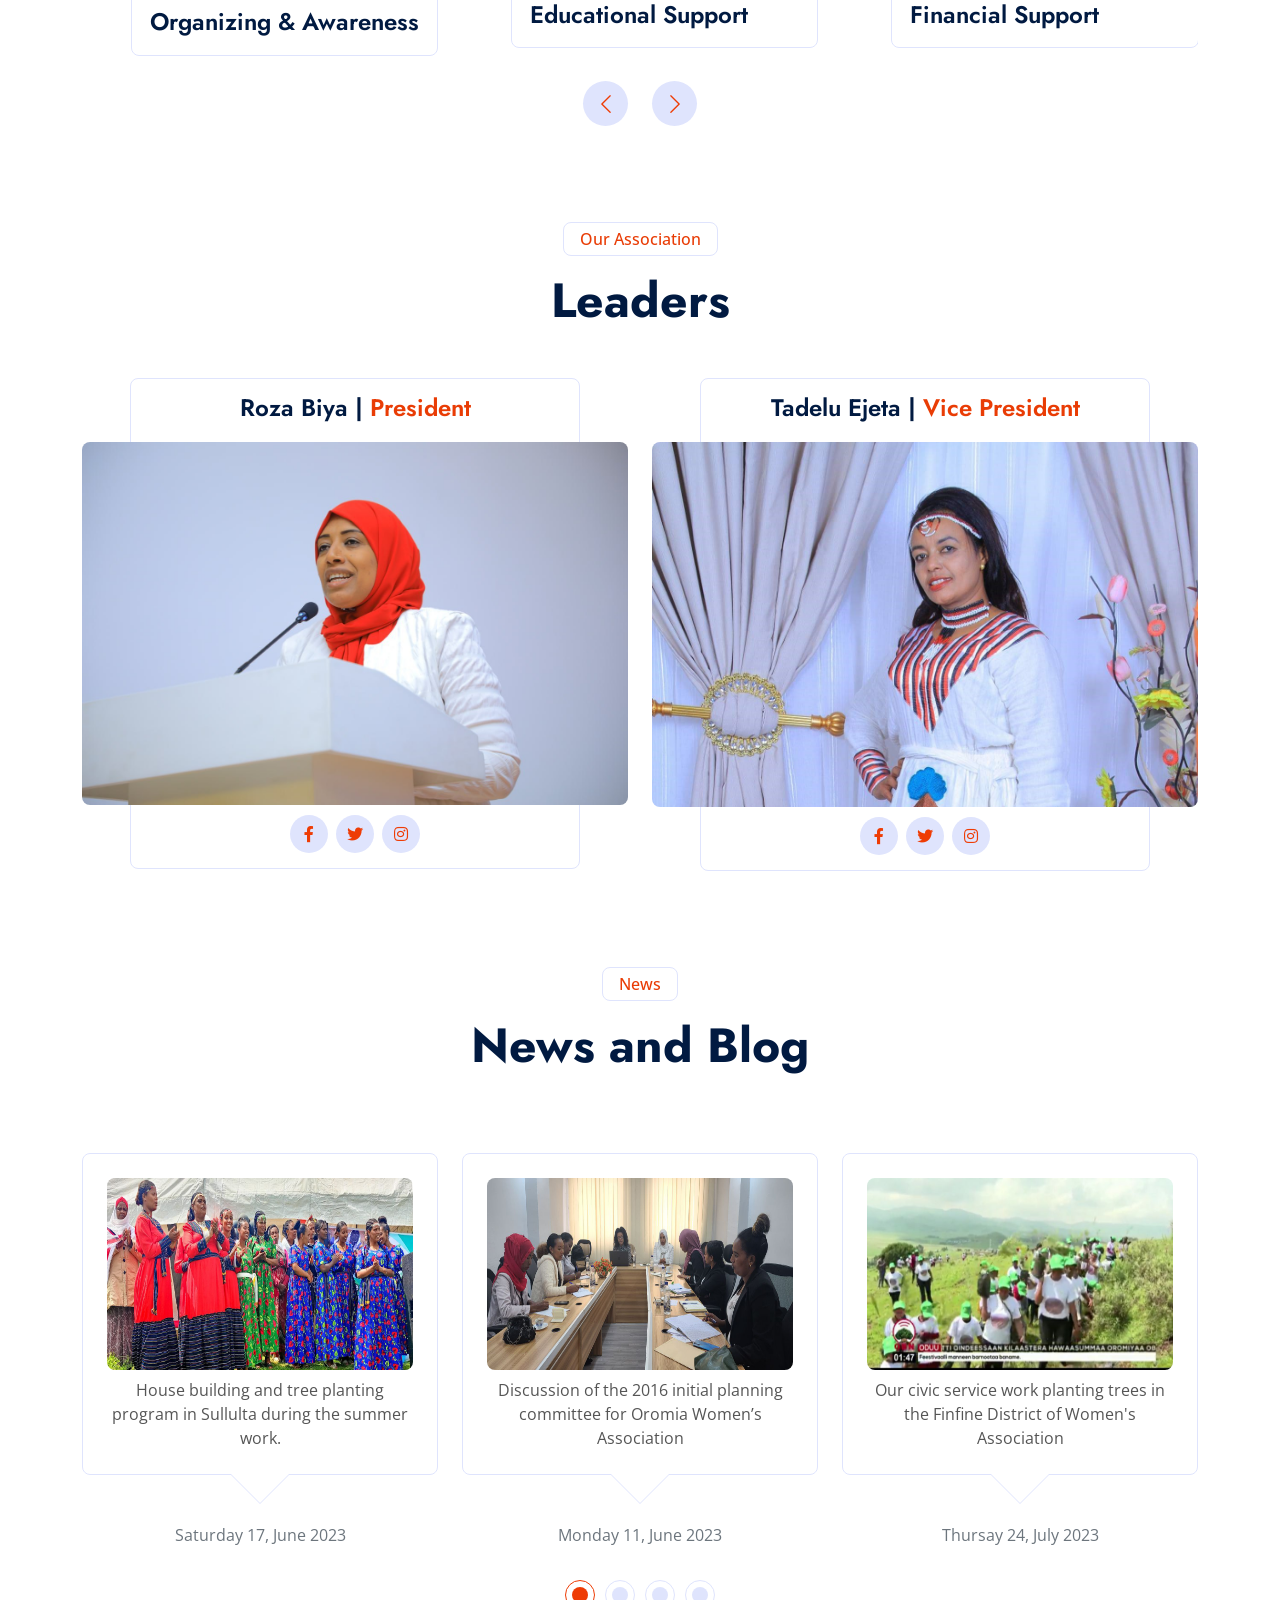
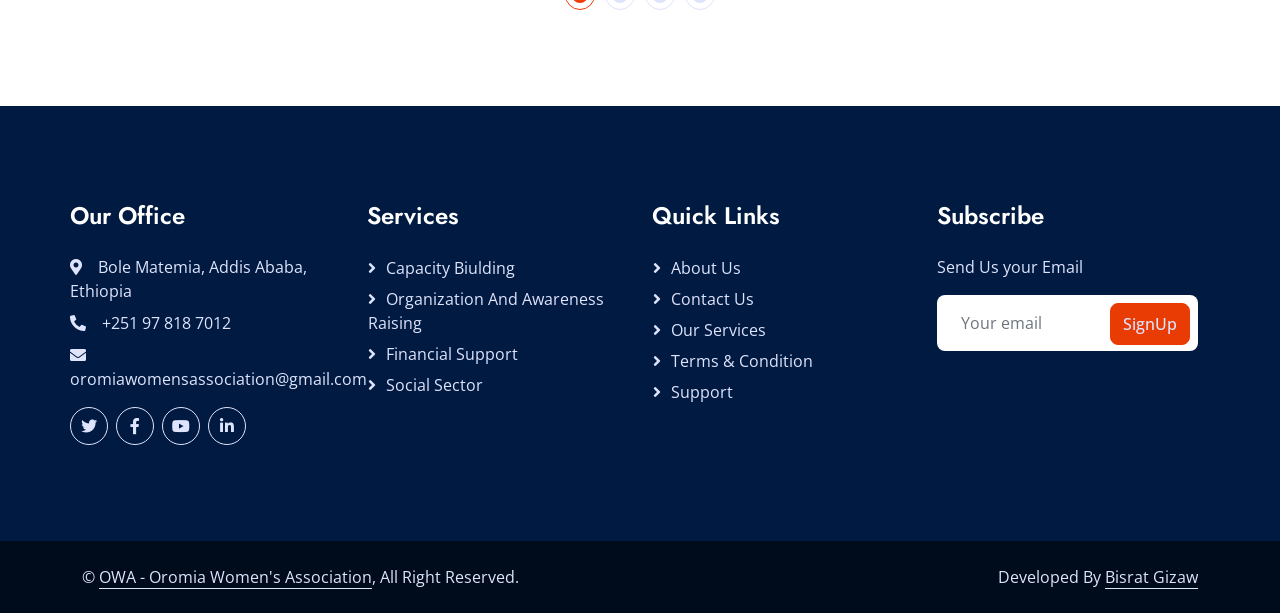
==== commit 01450931: "Update index.html" ====
--- a/index.html
+++ b/index.html
@@ -106,8 +106,7 @@
                             <div class="row justify-content-start">
                                 <div class="col-lg-8">
                                     <p class="d-inline-block border border-secondary rounded text-dark fw-semi-bold py-1 px-3 animated slideInDown">Welcome to Oromia Women's Association</p>
-                                    <h3 class="display-1 mb-4 animated slideInDown"> Our Vision</h3>
-                                    <h6 class="display-1 mb-4 animated slideInDown fs-5">To see women in the region, particularly members of the association, participate and benefit equally with men from the country’s ongoing transformation </h6>
+                                    <h1 class="display-1 mb-4 animated slideInDown">Women's Impact Shaping Tomorrow's World</h1>
                                     <a href="" class="btn btn-secondary py-3 px-5 animated slideInDown">Explore More</a>
                                 </div>
                             </div>
@@ -121,8 +120,7 @@
                             <div class="row justify-content-start">
                                 <div class="col-lg-7">
                                     <p class="d-inline-block border border-secondary rounded text-dark fw-semi-bold py-1 px-3 animated slideInDown">Welcome to Oromia Women's Association</p>
-                                    <h3 class="display-1 mb-4 animated slideInDown"> Our Mission</h3>
-                                    <h6 class="display-1 mb-4 animated slideInDown fs-6">The goal is to empower all women in the region to participate and benefit from the country's transformation by raising awareness about the importance of joining the association. </h6>
+                                     <h1 class="display-1 mb-4 animated slideInDown">Empowering Women through Association</h1>
                                     <a href="" class="btn btn-secondary py-3 px-5 animated slideInDown">Explore More</a>
                                 </div>
                             </div>
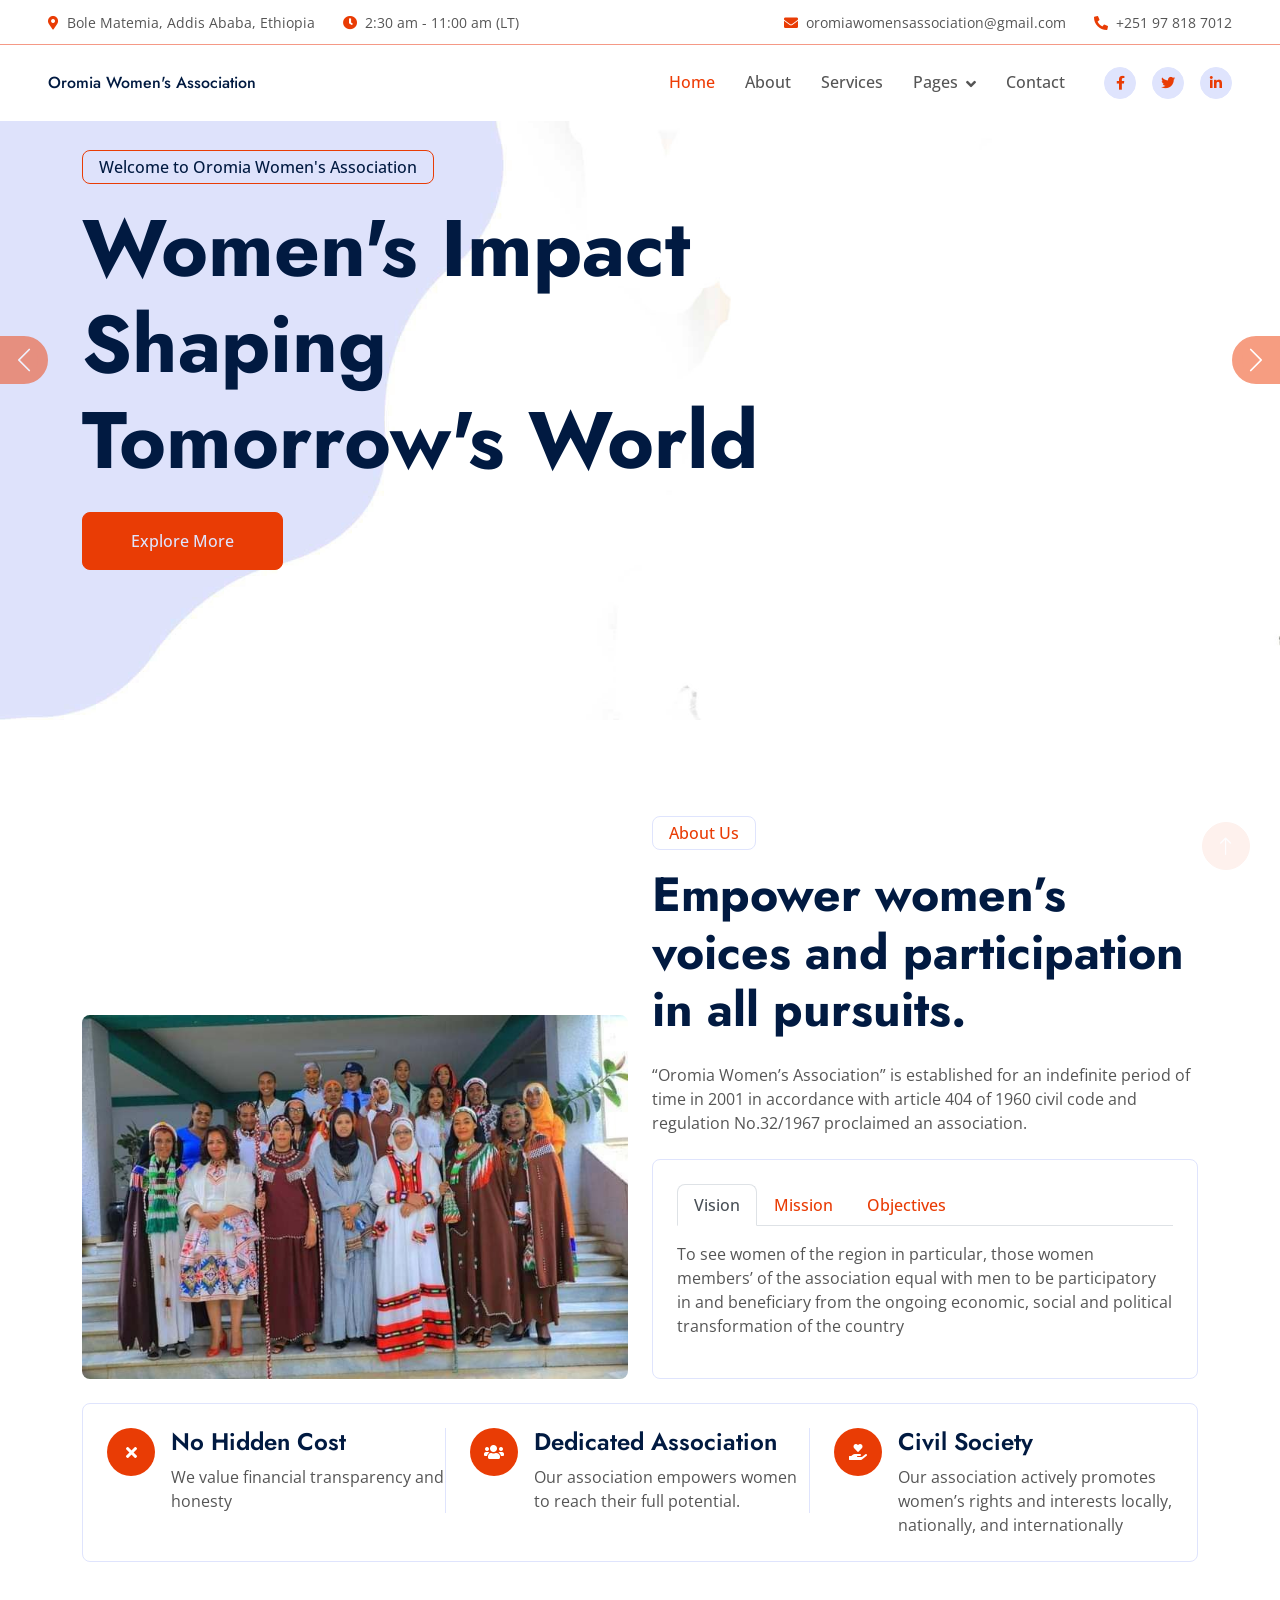
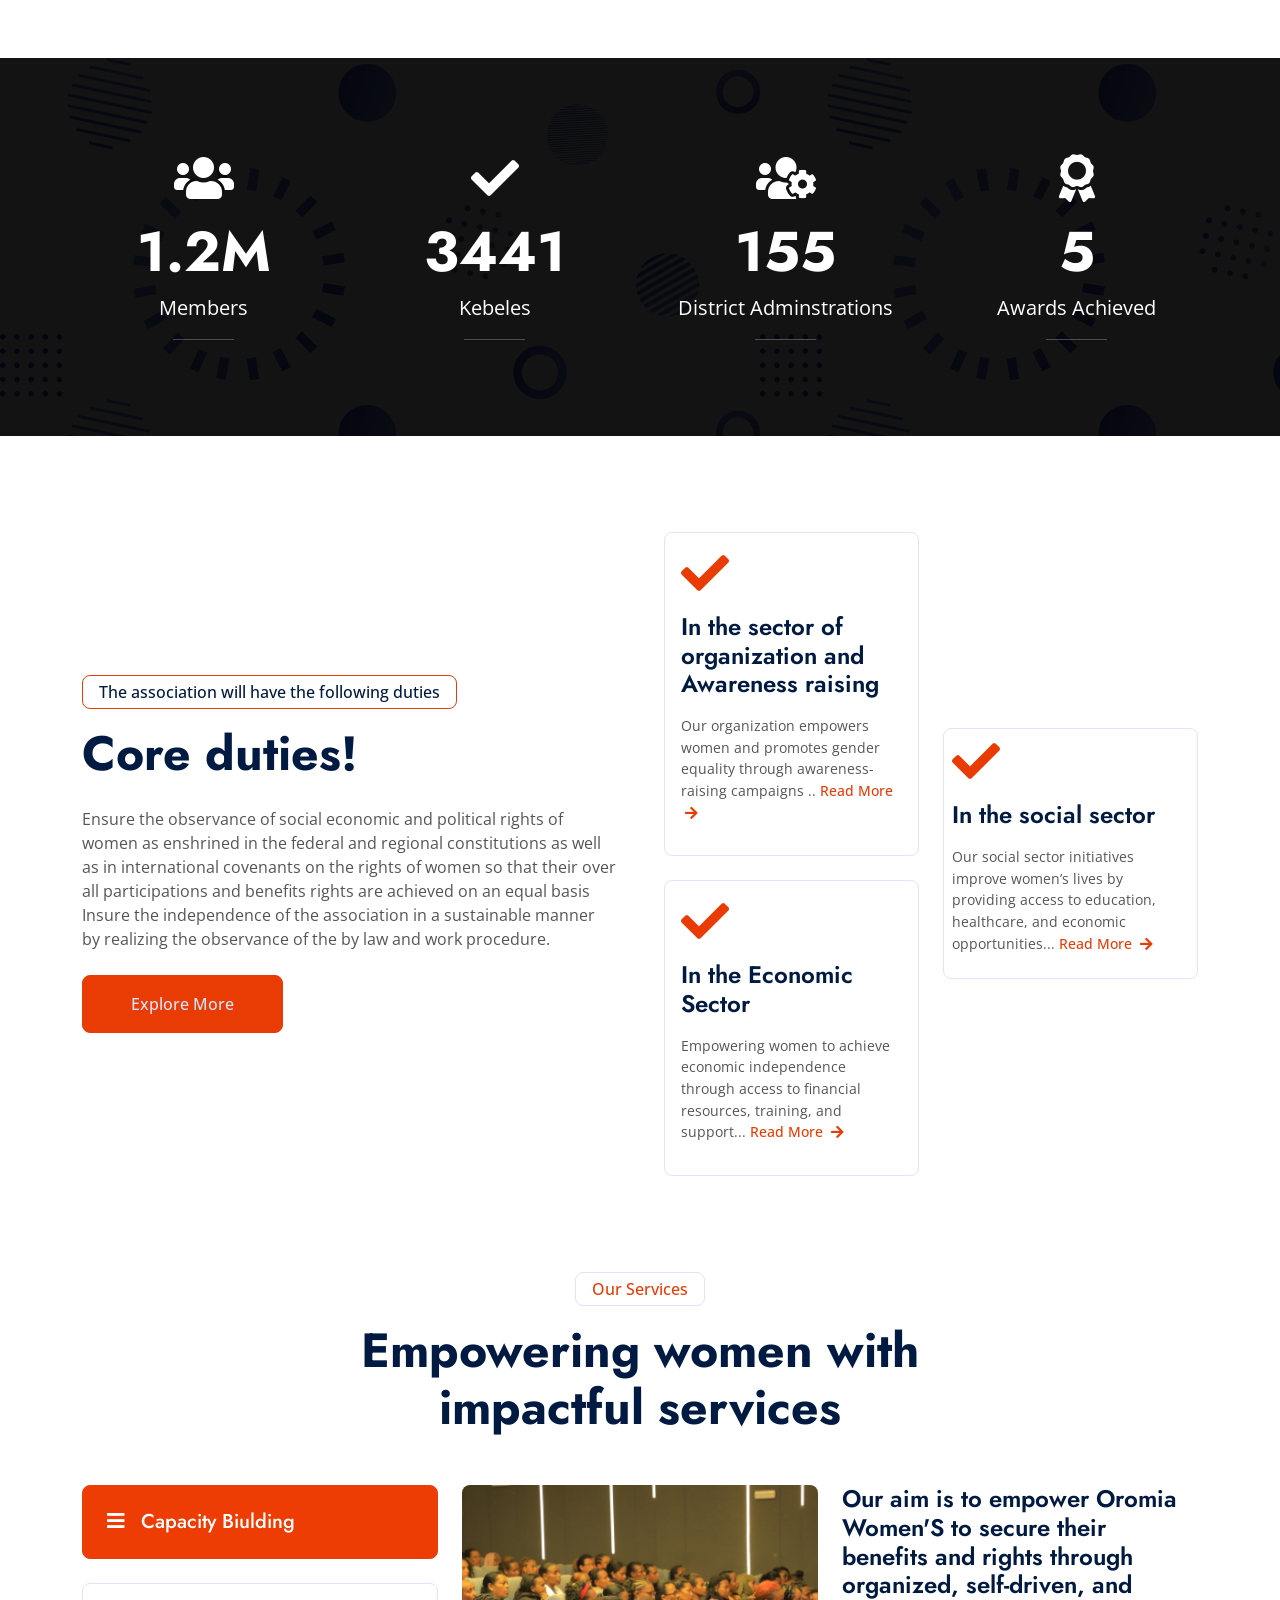
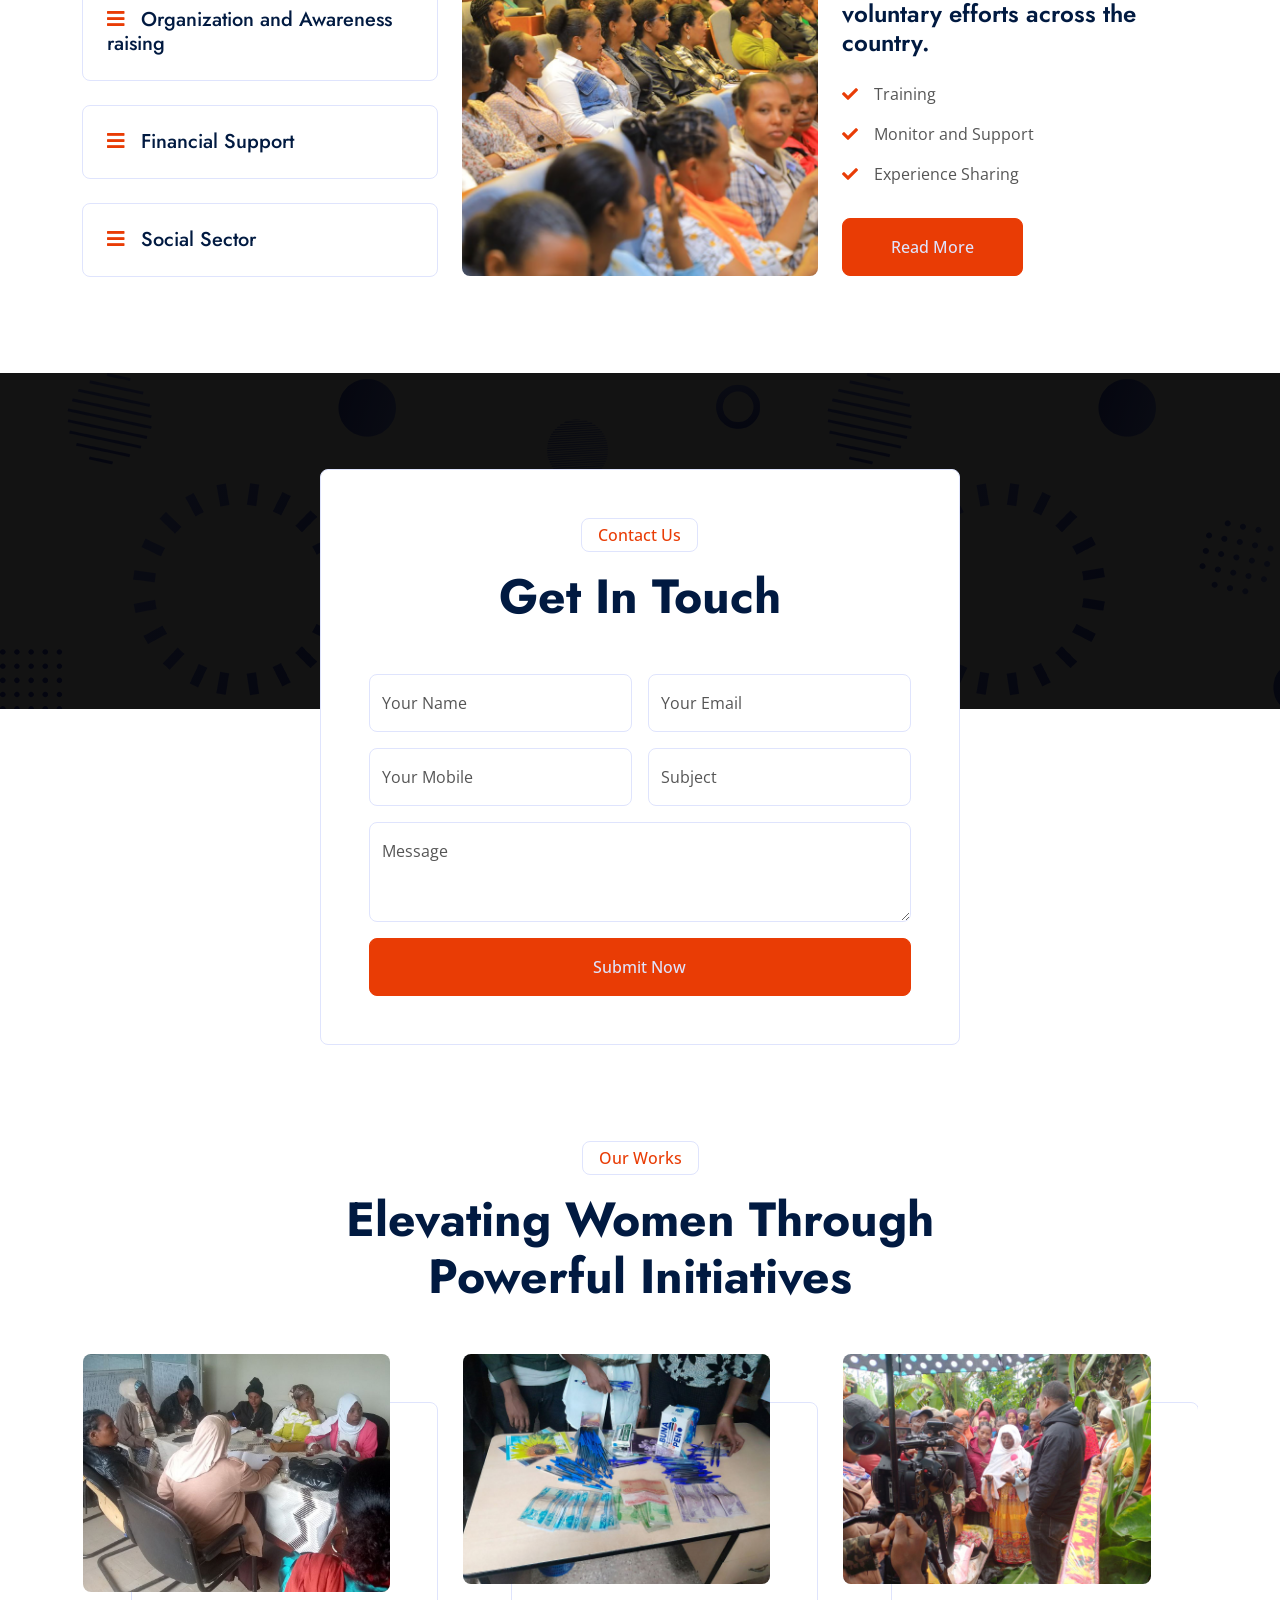
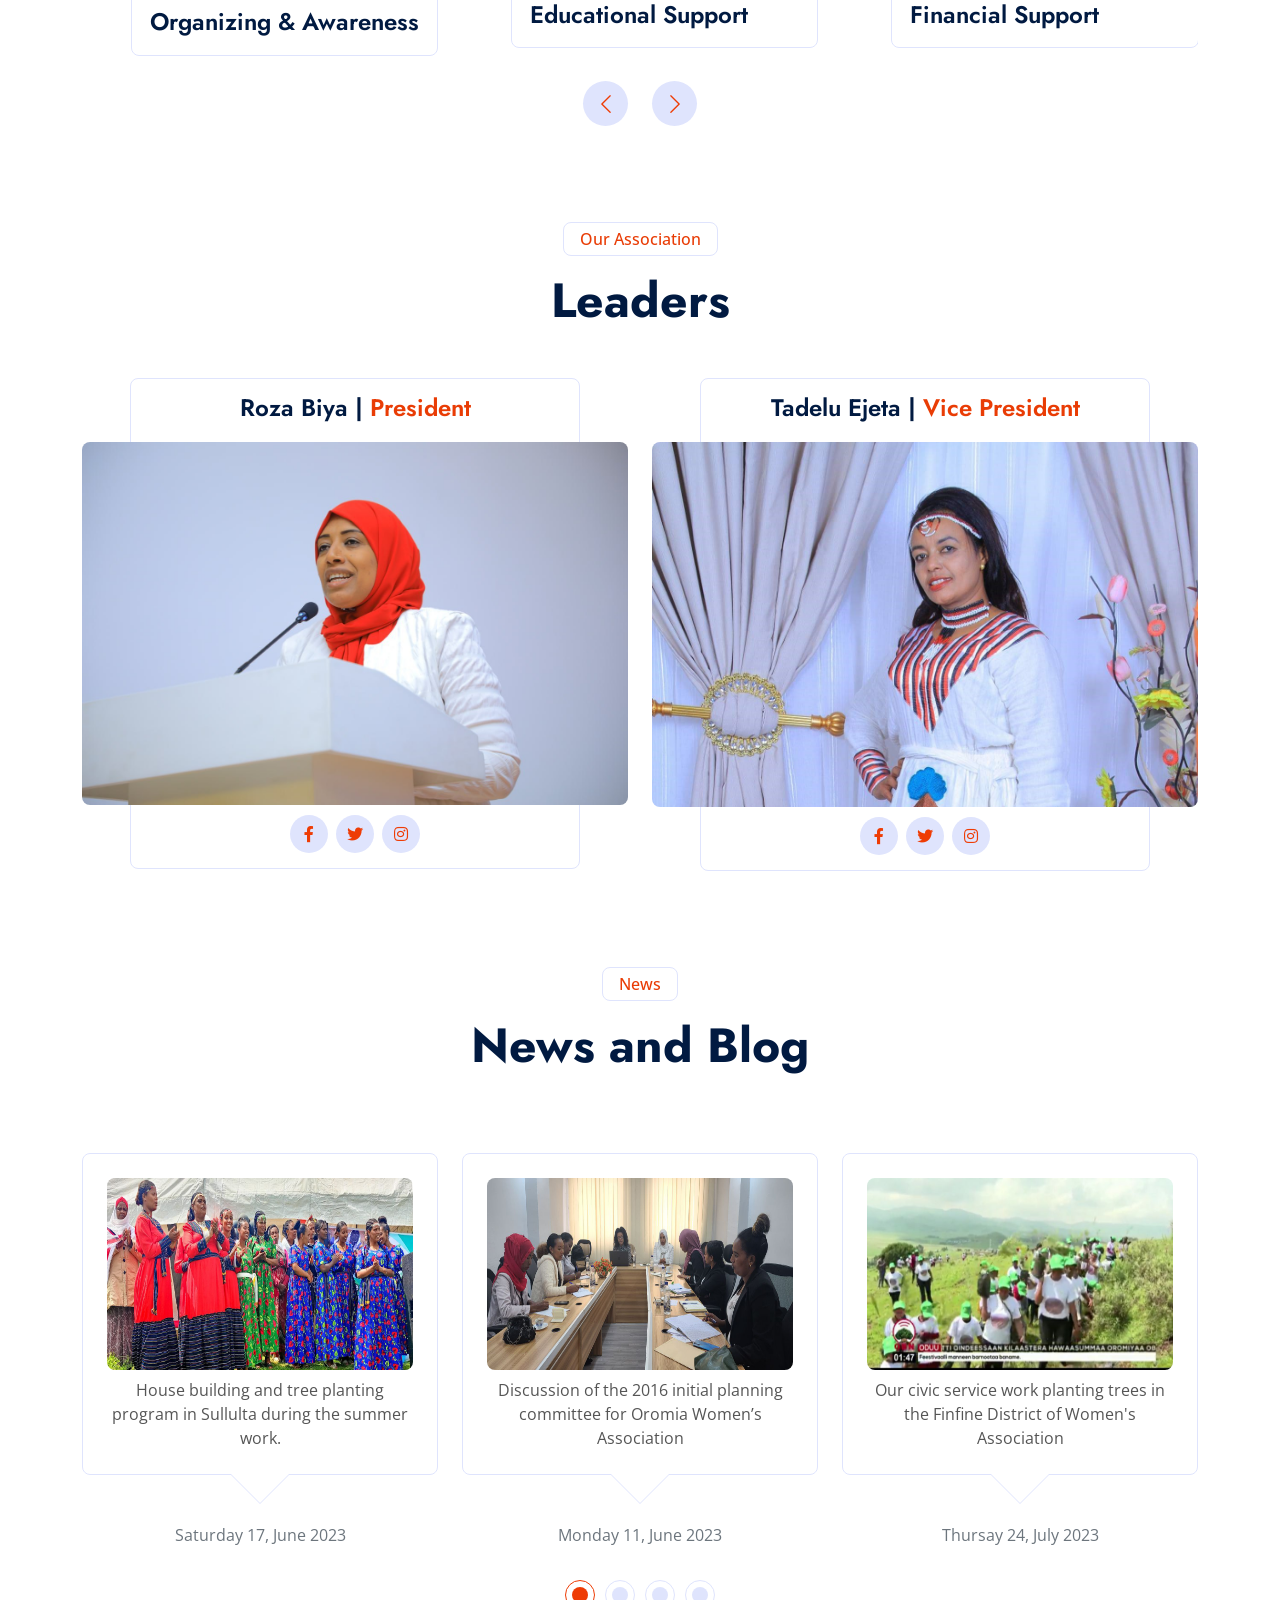
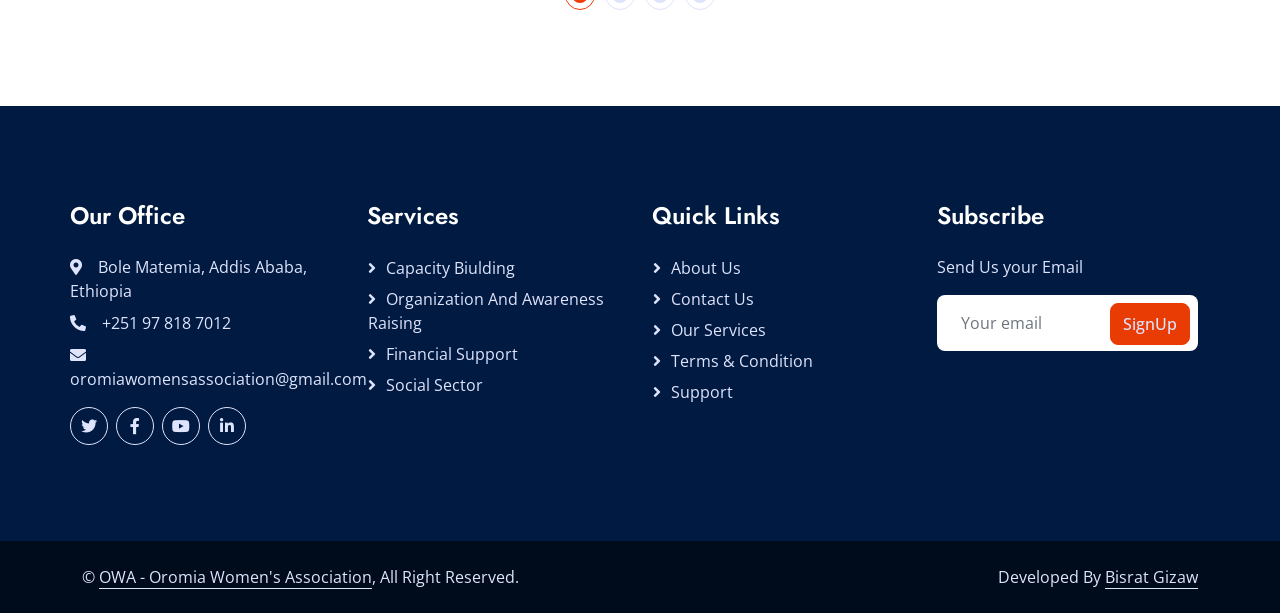
==== commit a38ef73e: "Update index.html" ====
--- a/index.html
+++ b/index.html
@@ -349,7 +349,7 @@
                                     </div>
                                 </div>
                                 <div class="col-md-6">
-                                    <h4 class="mb-4">Our aim is to empower Oromo women to secure their benefits and rights through organized, self-driven, and voluntary efforts across the country.</h4>
+                                    <h4 class="mb-4">Our aim is to empower Oromia Women'S to secure their benefits and rights through organized, self-driven, and voluntary efforts across the country.</h4>
                                     <p><i class="fa fa-check text-secondary me-3"></i>Training</p>
                                     <p><i class="fa fa-check text-secondary me-3"></i>Monitor and Support</p>
                                     <p><i class="fa fa-check text-secondary me-3"></i>Experience Sharing</p>
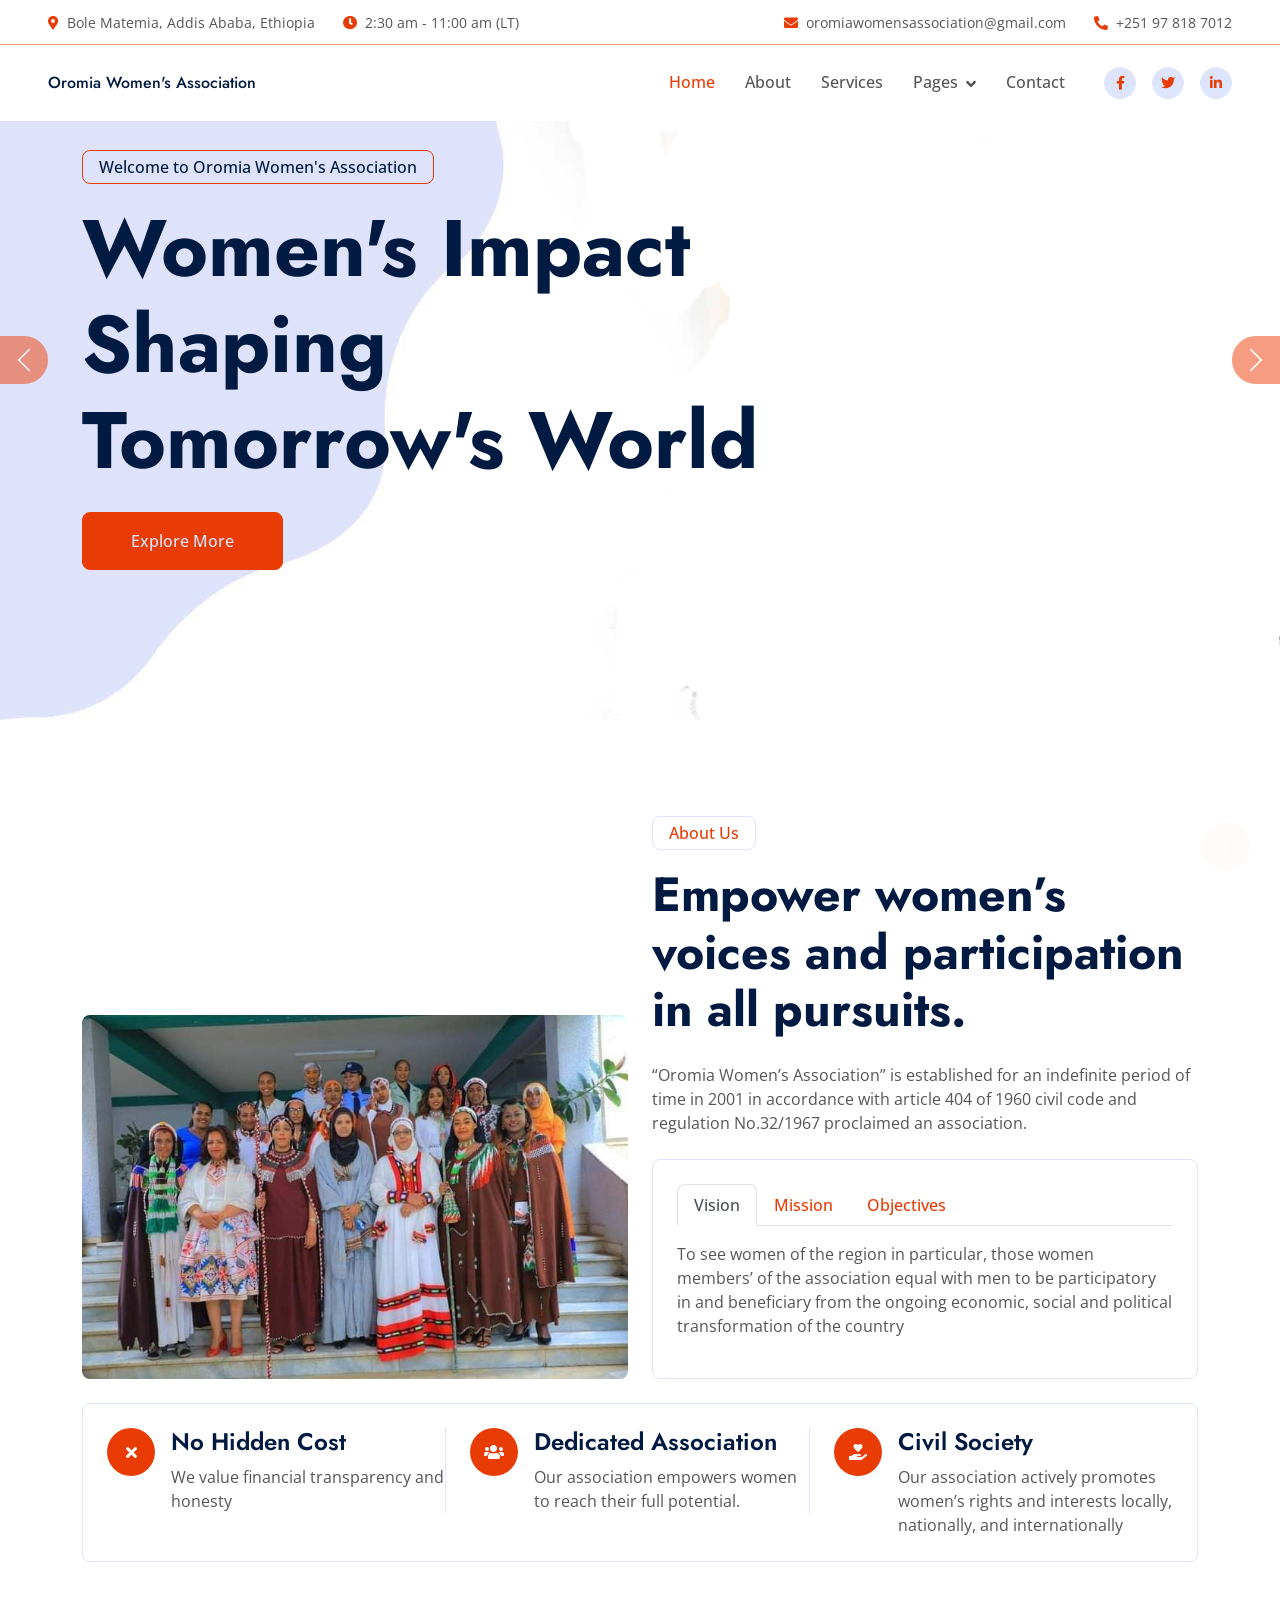
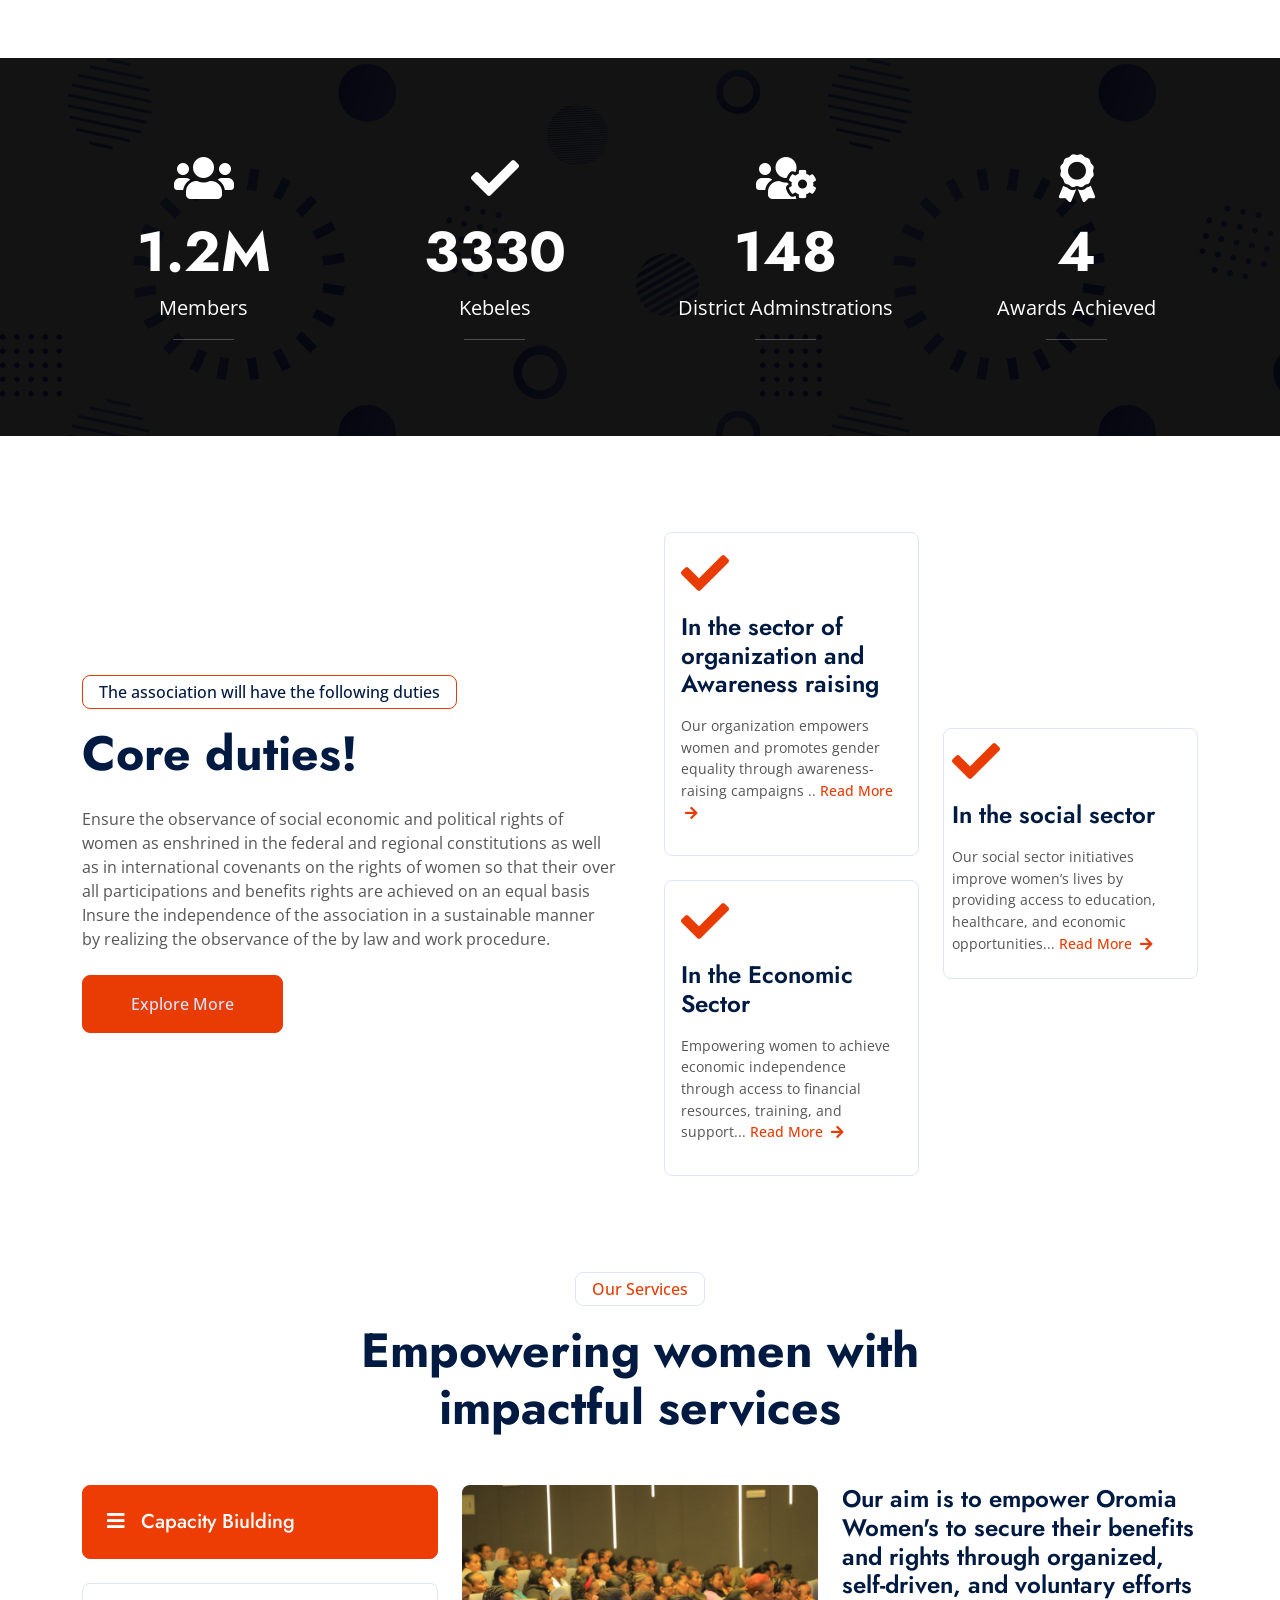
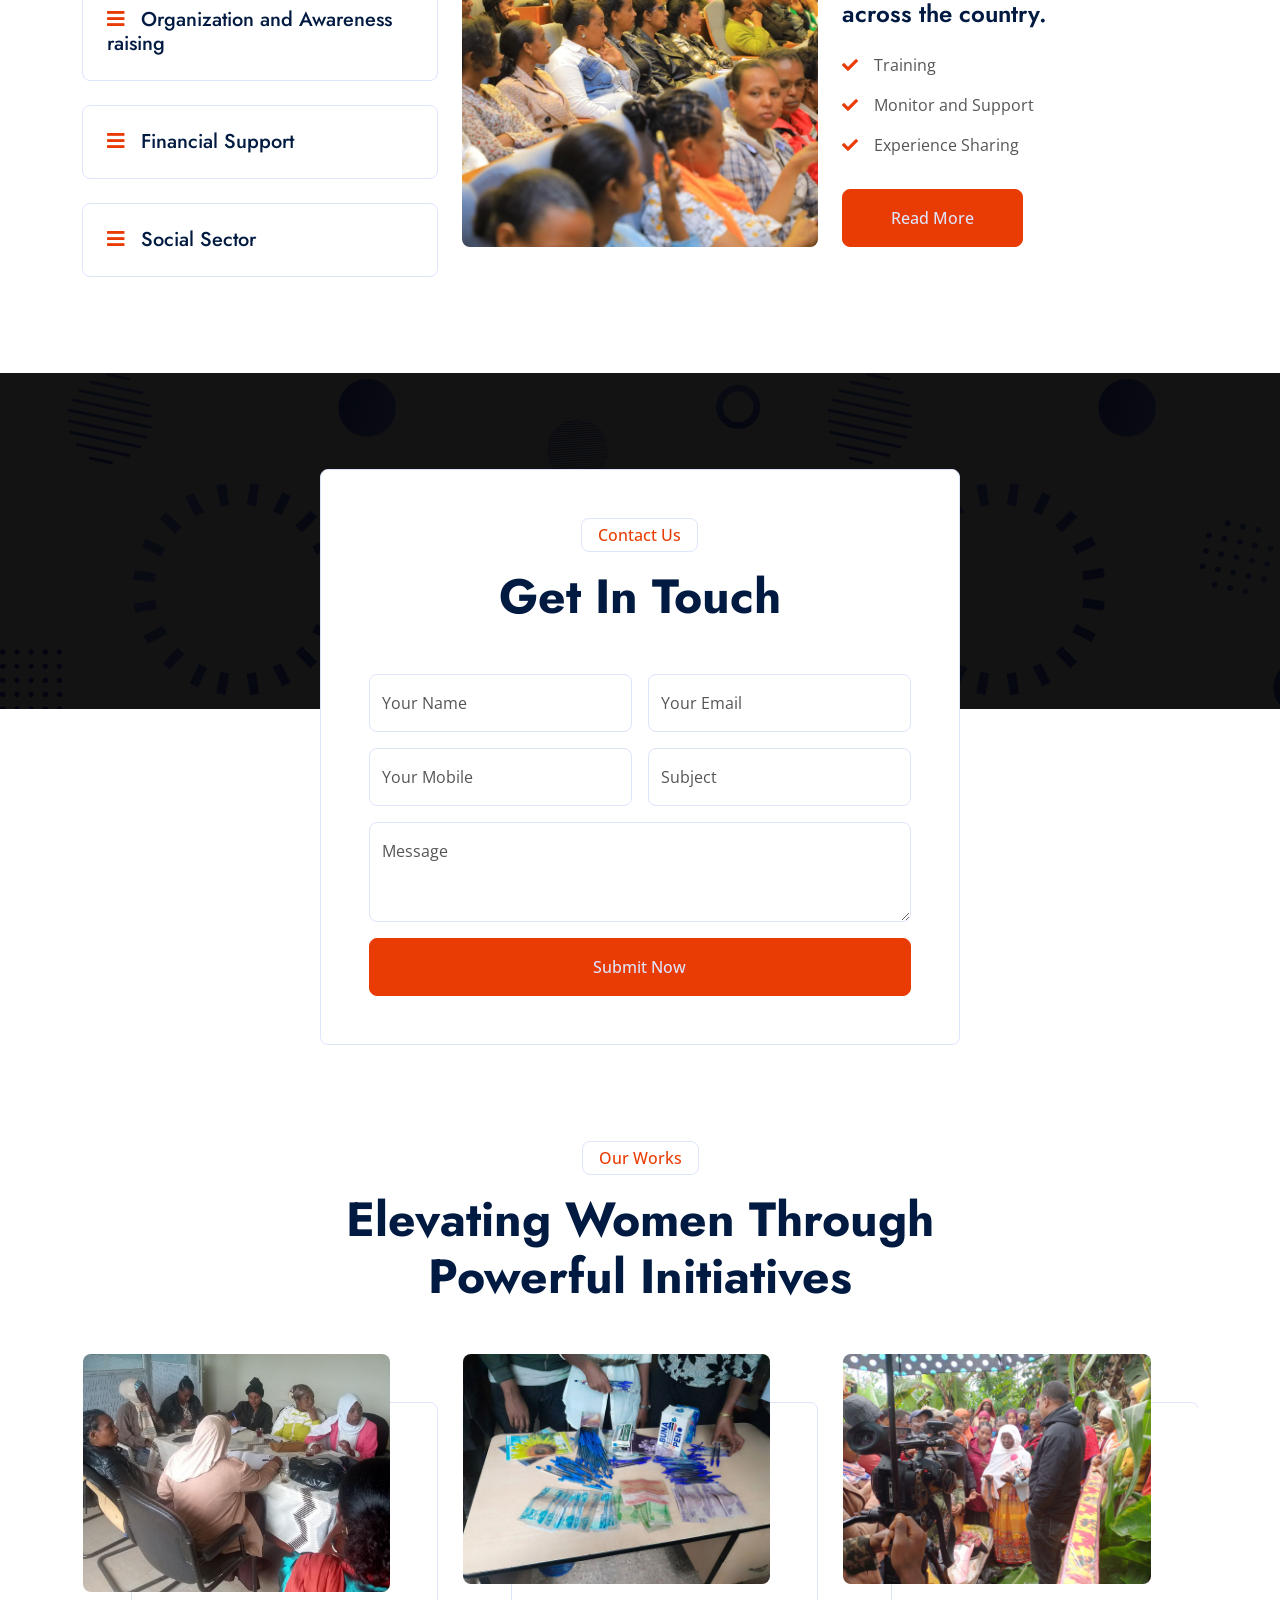
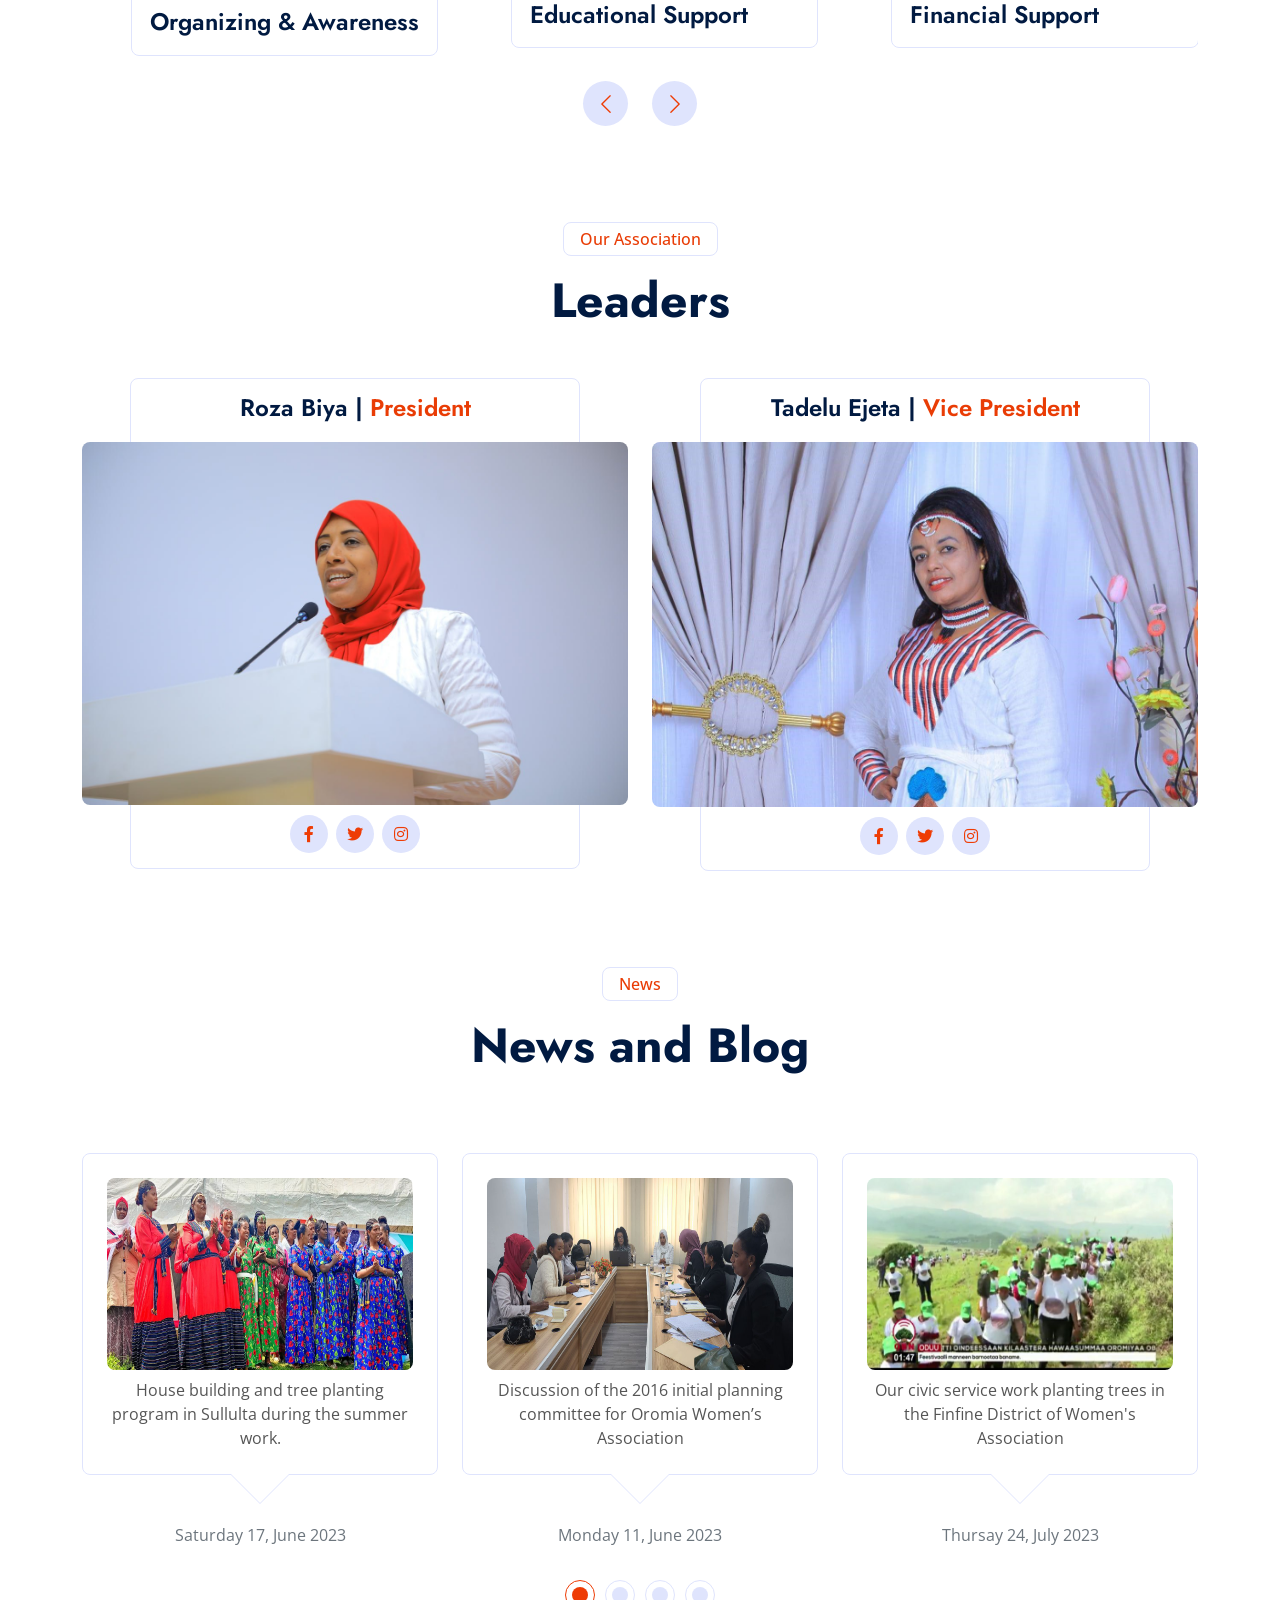
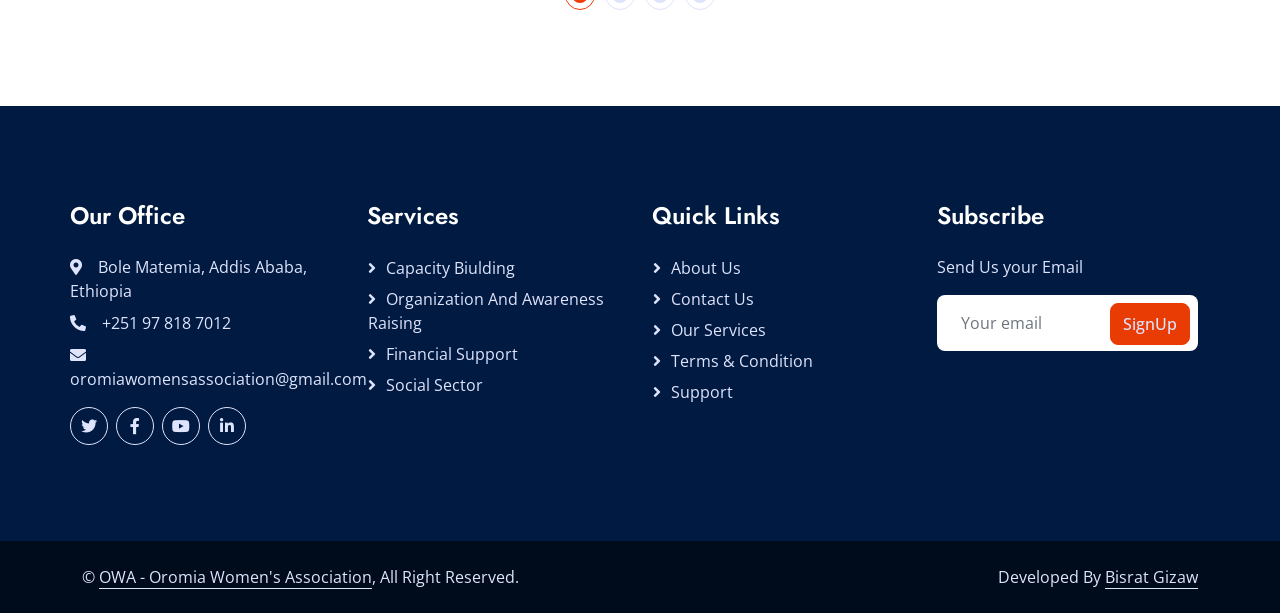
==== commit ea78358f: "Update index.html" ====
--- a/index.html
+++ b/index.html
@@ -349,7 +349,7 @@
                                     </div>
                                 </div>
                                 <div class="col-md-6">
-                                    <h4 class="mb-4">Our aim is to empower Oromia Women'S to secure their benefits and rights through organized, self-driven, and voluntary efforts across the country.</h4>
+                                    <h4 class="mb-4">Our aim is to empower Oromia Women's to secure their benefits and rights through organized, self-driven, and voluntary efforts across the country.</h4>
                                     <p><i class="fa fa-check text-secondary me-3"></i>Training</p>
                                     <p><i class="fa fa-check text-secondary me-3"></i>Monitor and Support</p>
                                     <p><i class="fa fa-check text-secondary me-3"></i>Experience Sharing</p>
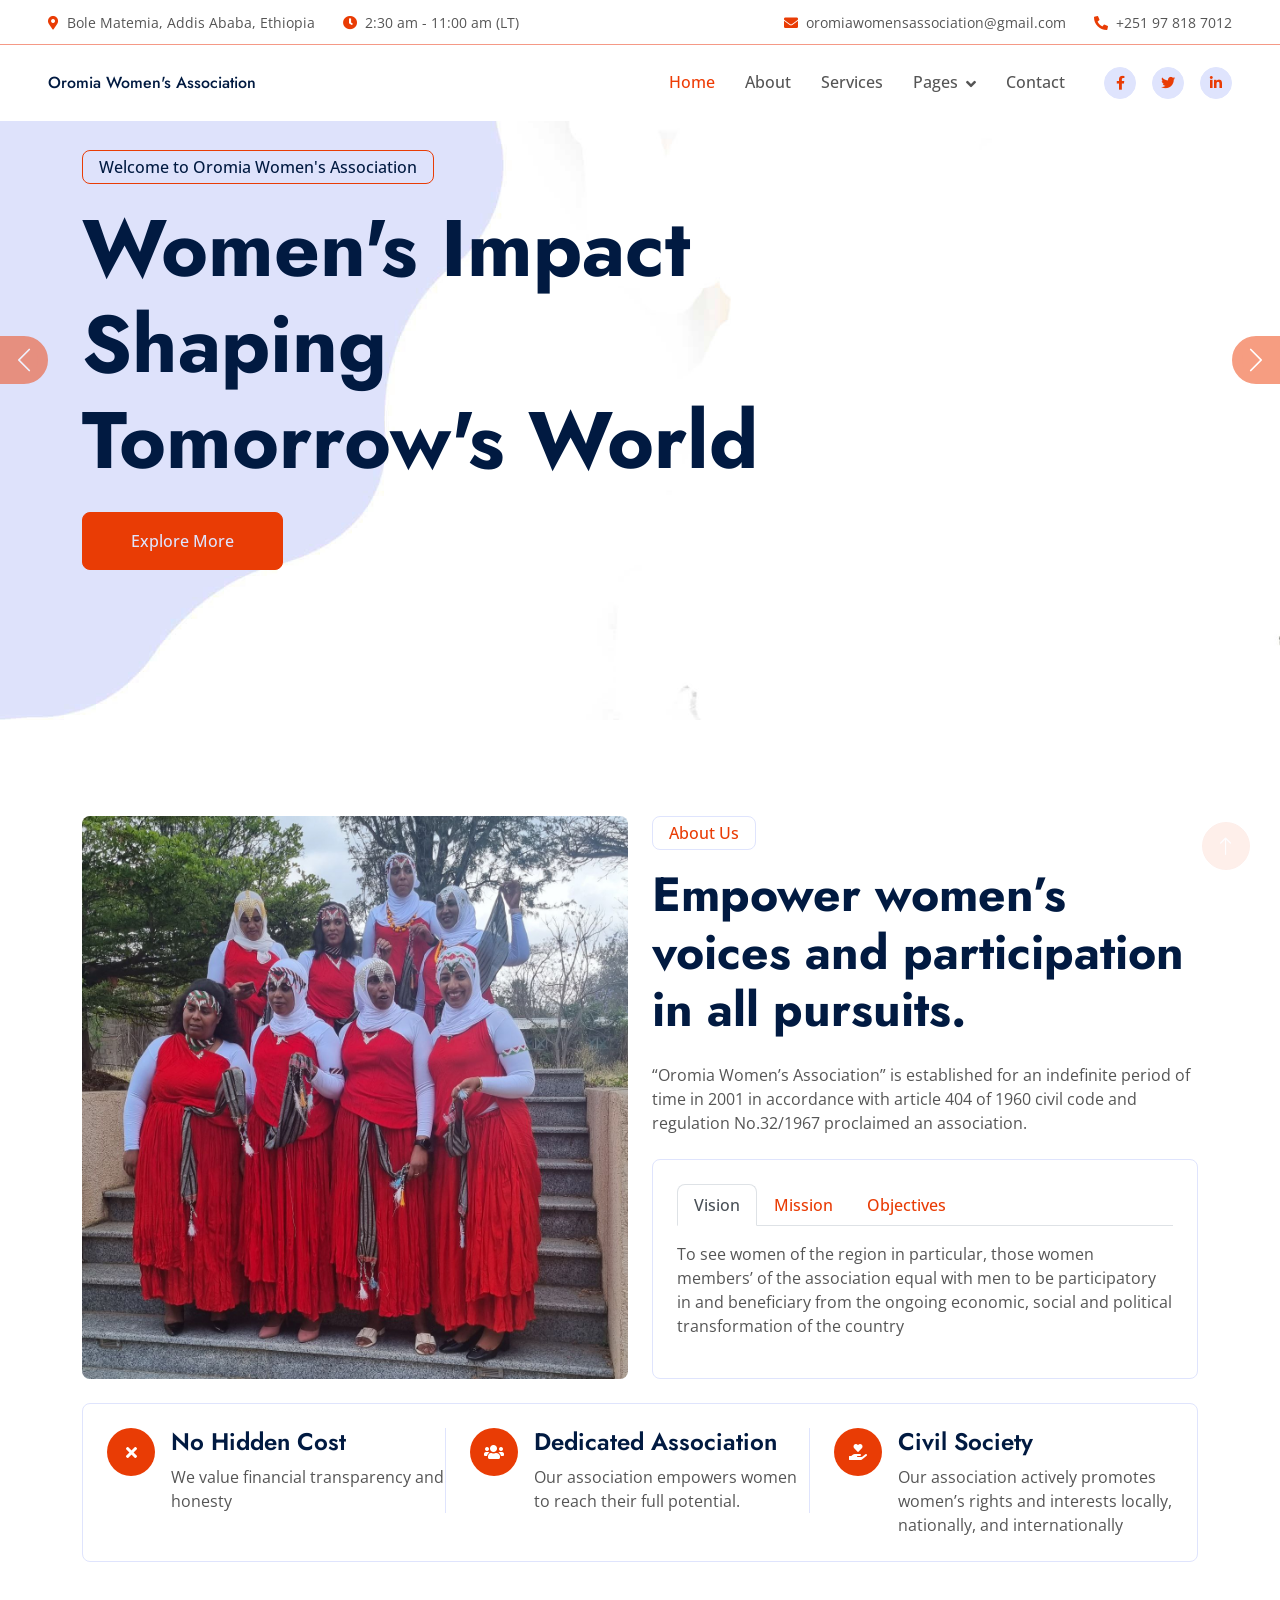
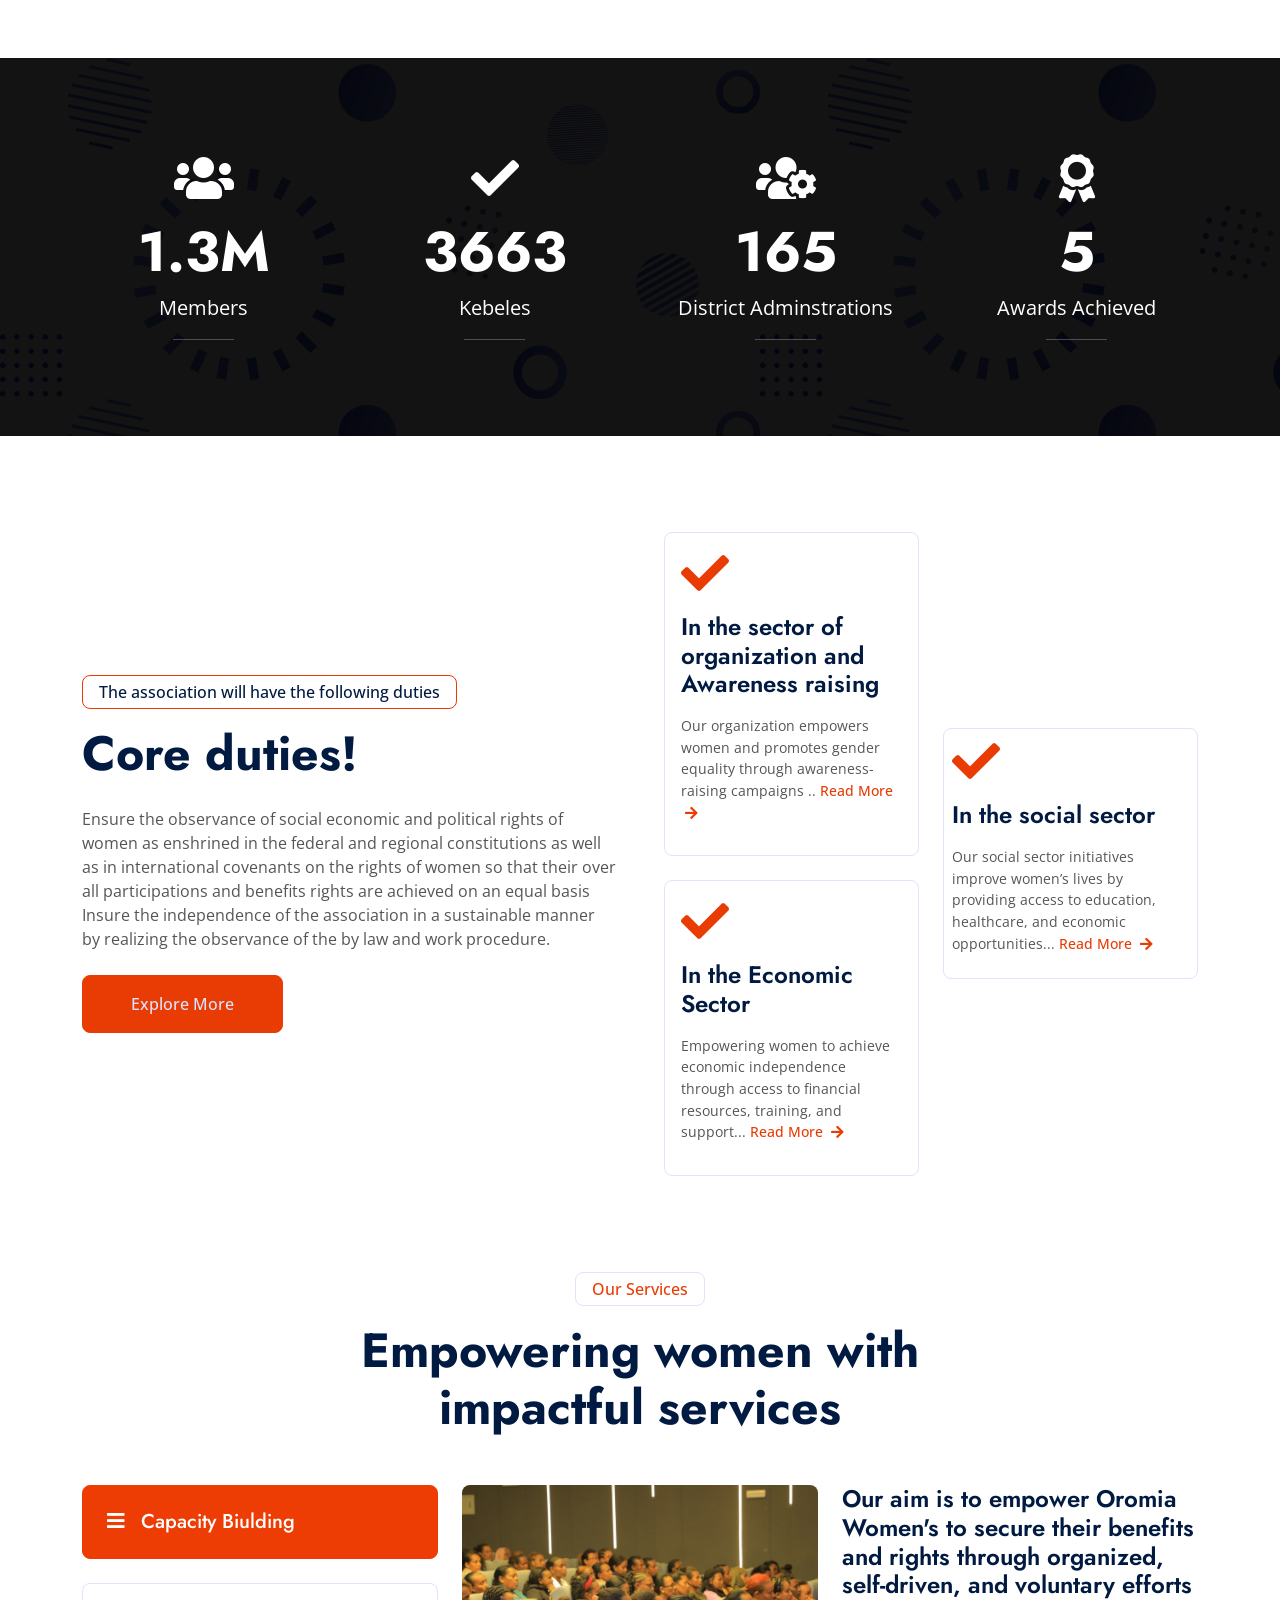
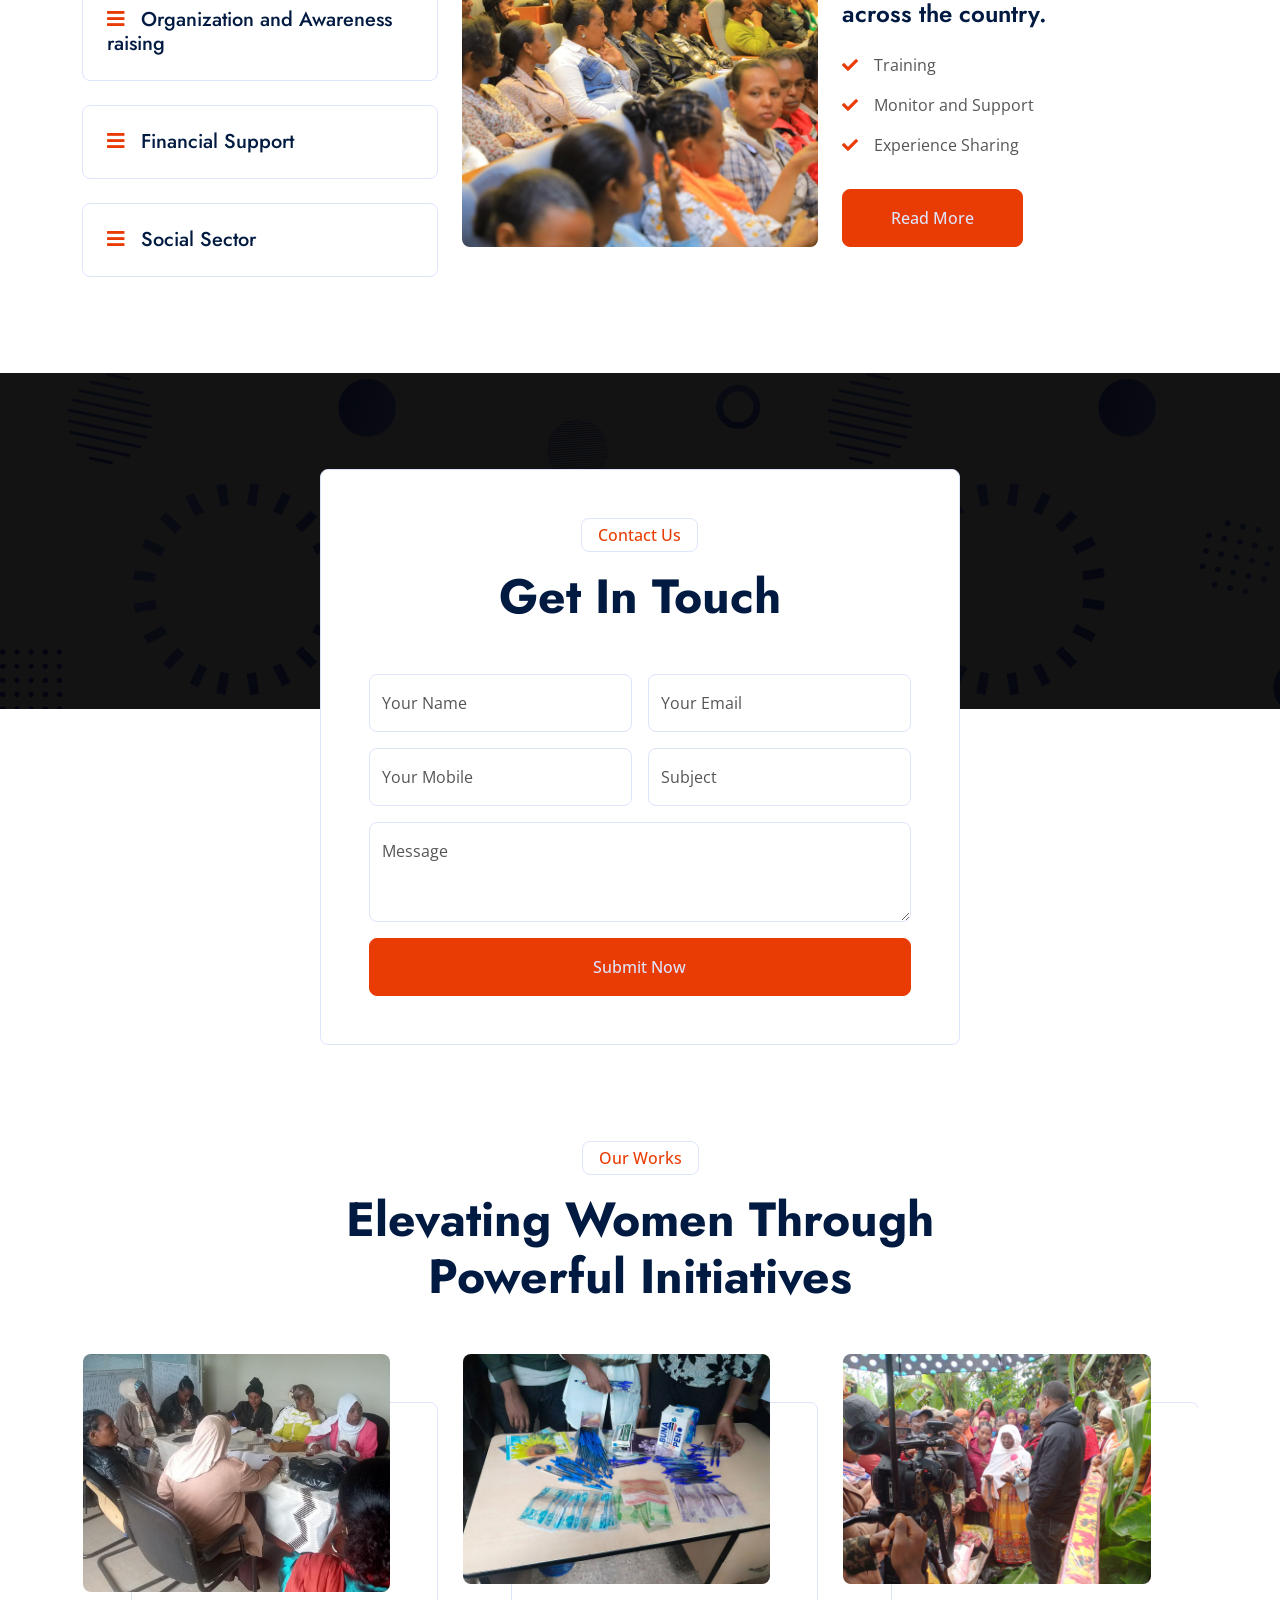
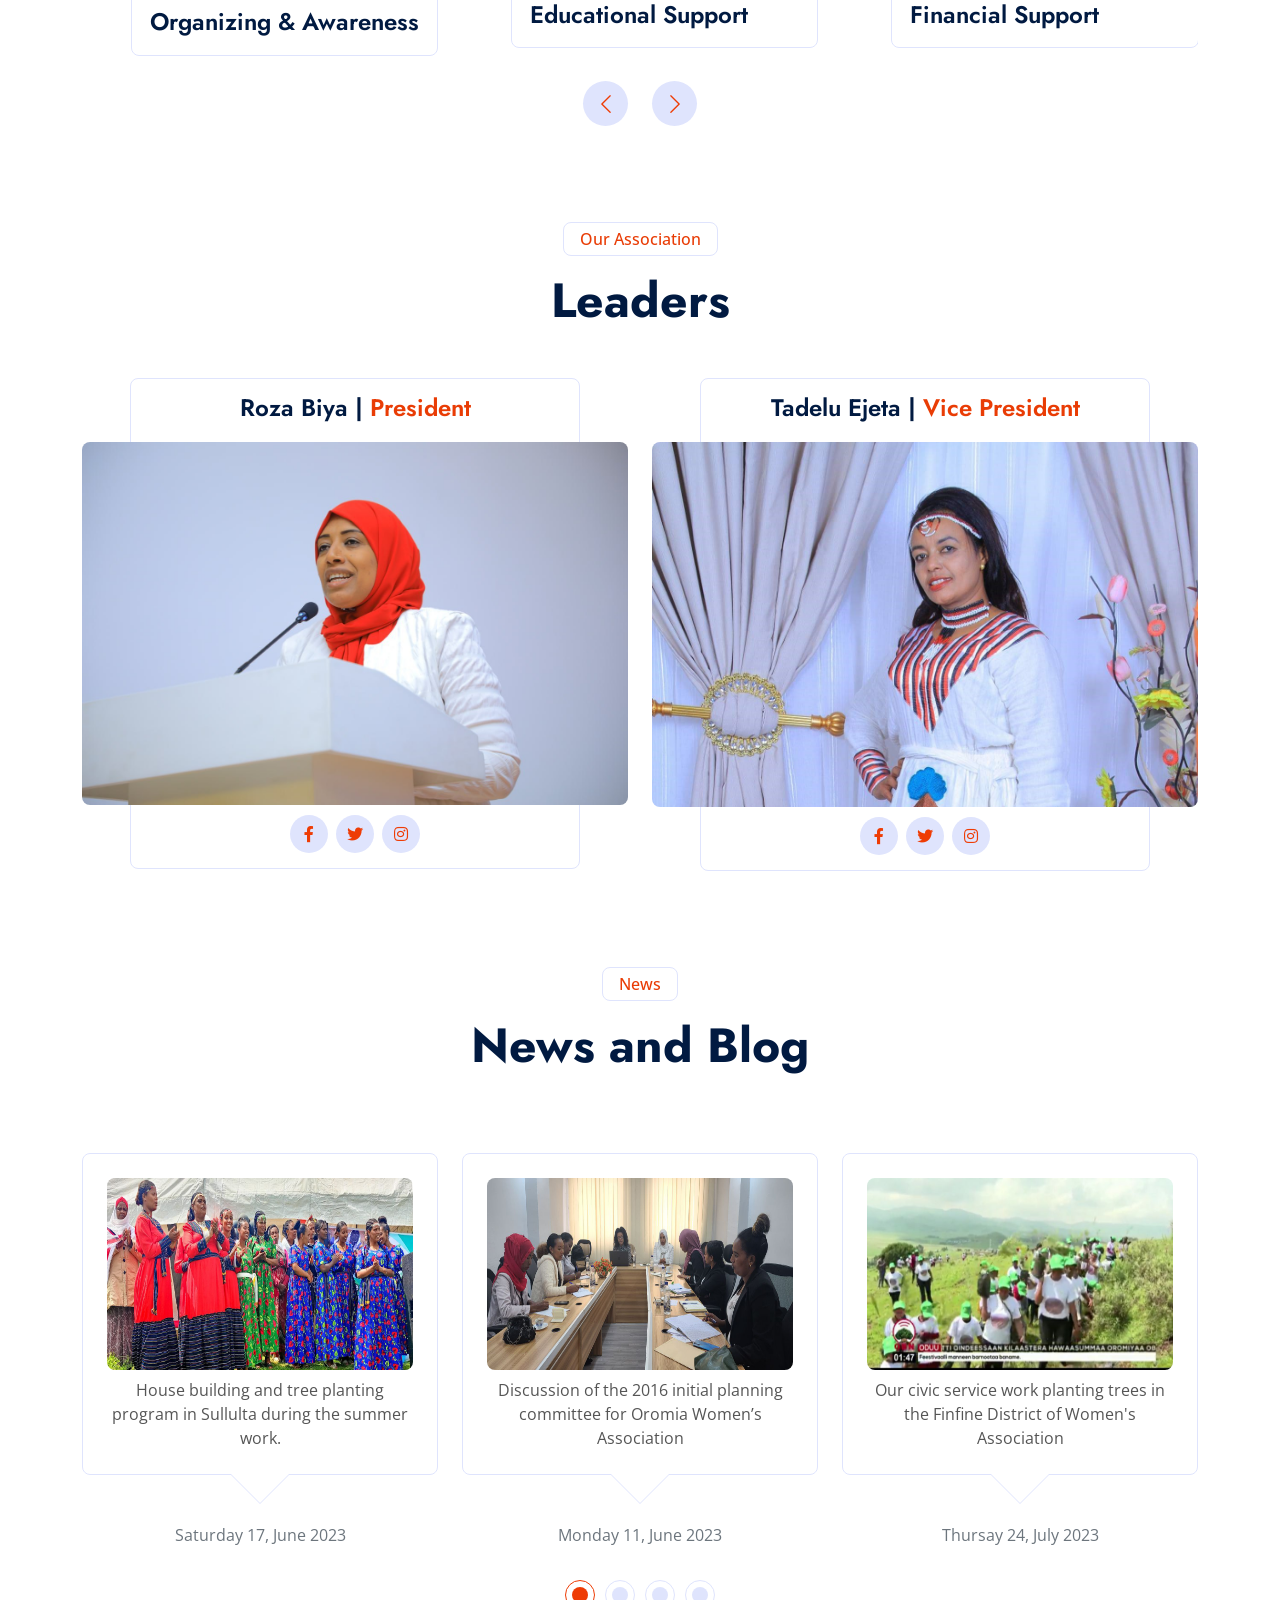
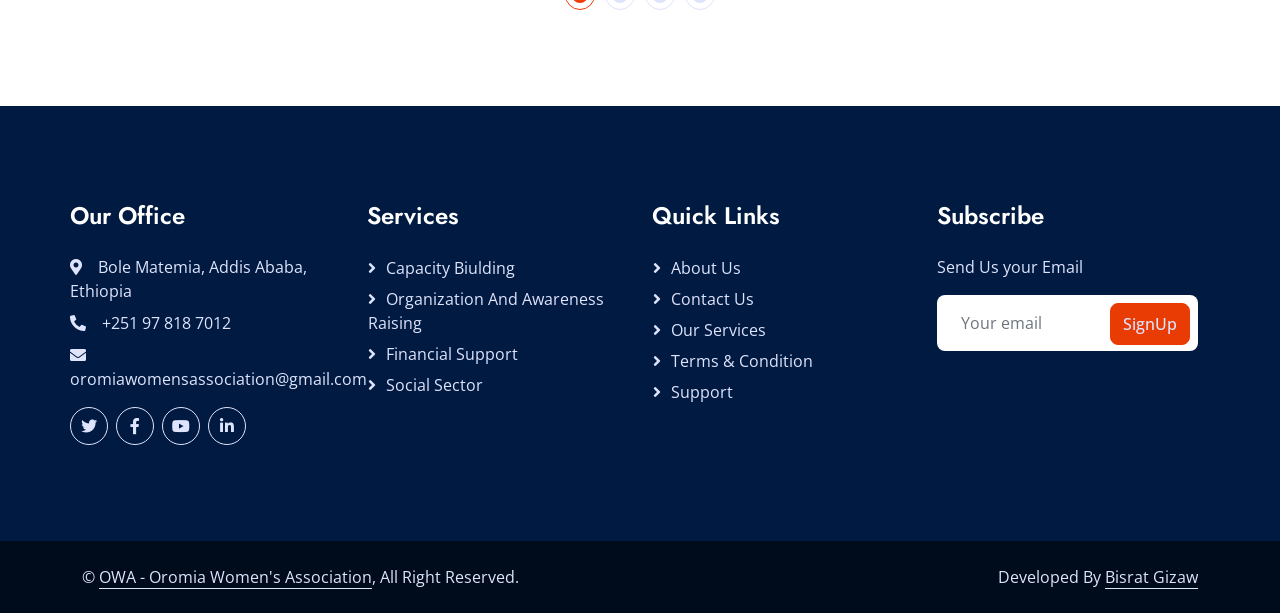
==== commit c98904ea: "Update index.html" ====
--- a/index.html
+++ b/index.html
@@ -148,7 +148,7 @@
         <div class="container">
             <div class="row g-4 align-items-end mb-4">
                 <div class="col-lg-6 wow fadeInUp" data-wow-delay="0.1s">
-                    <img class="img-fluid rounded" src="img/owa-bg.jpg">
+                    <img class="img-fluid rounded" src="img/new-grp.jpg">
                 </div>
                 <div class="col-lg-6 wow fadeInUp" data-wow-delay="0.3s">
                     <p class="d-inline-block border rounded text-secondary fw-semi-bold py-1 px-3">About Us</p>
